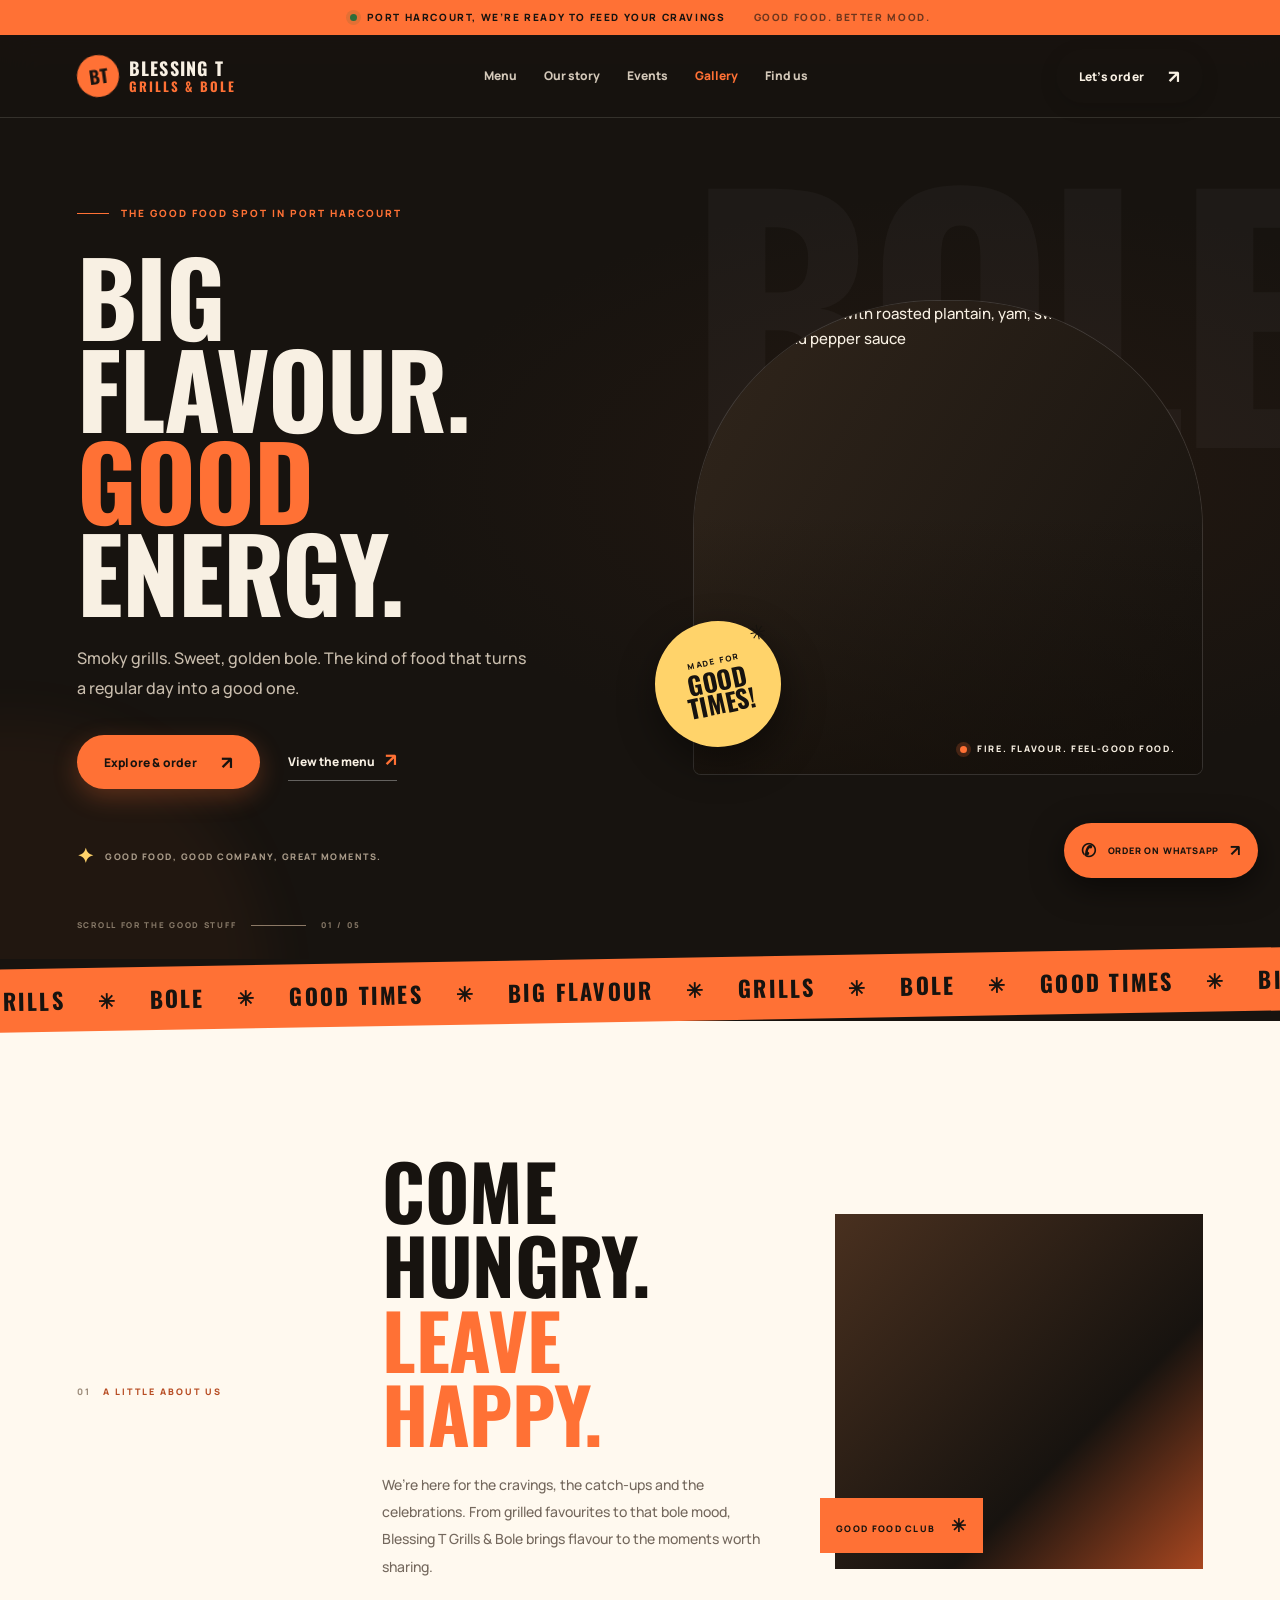
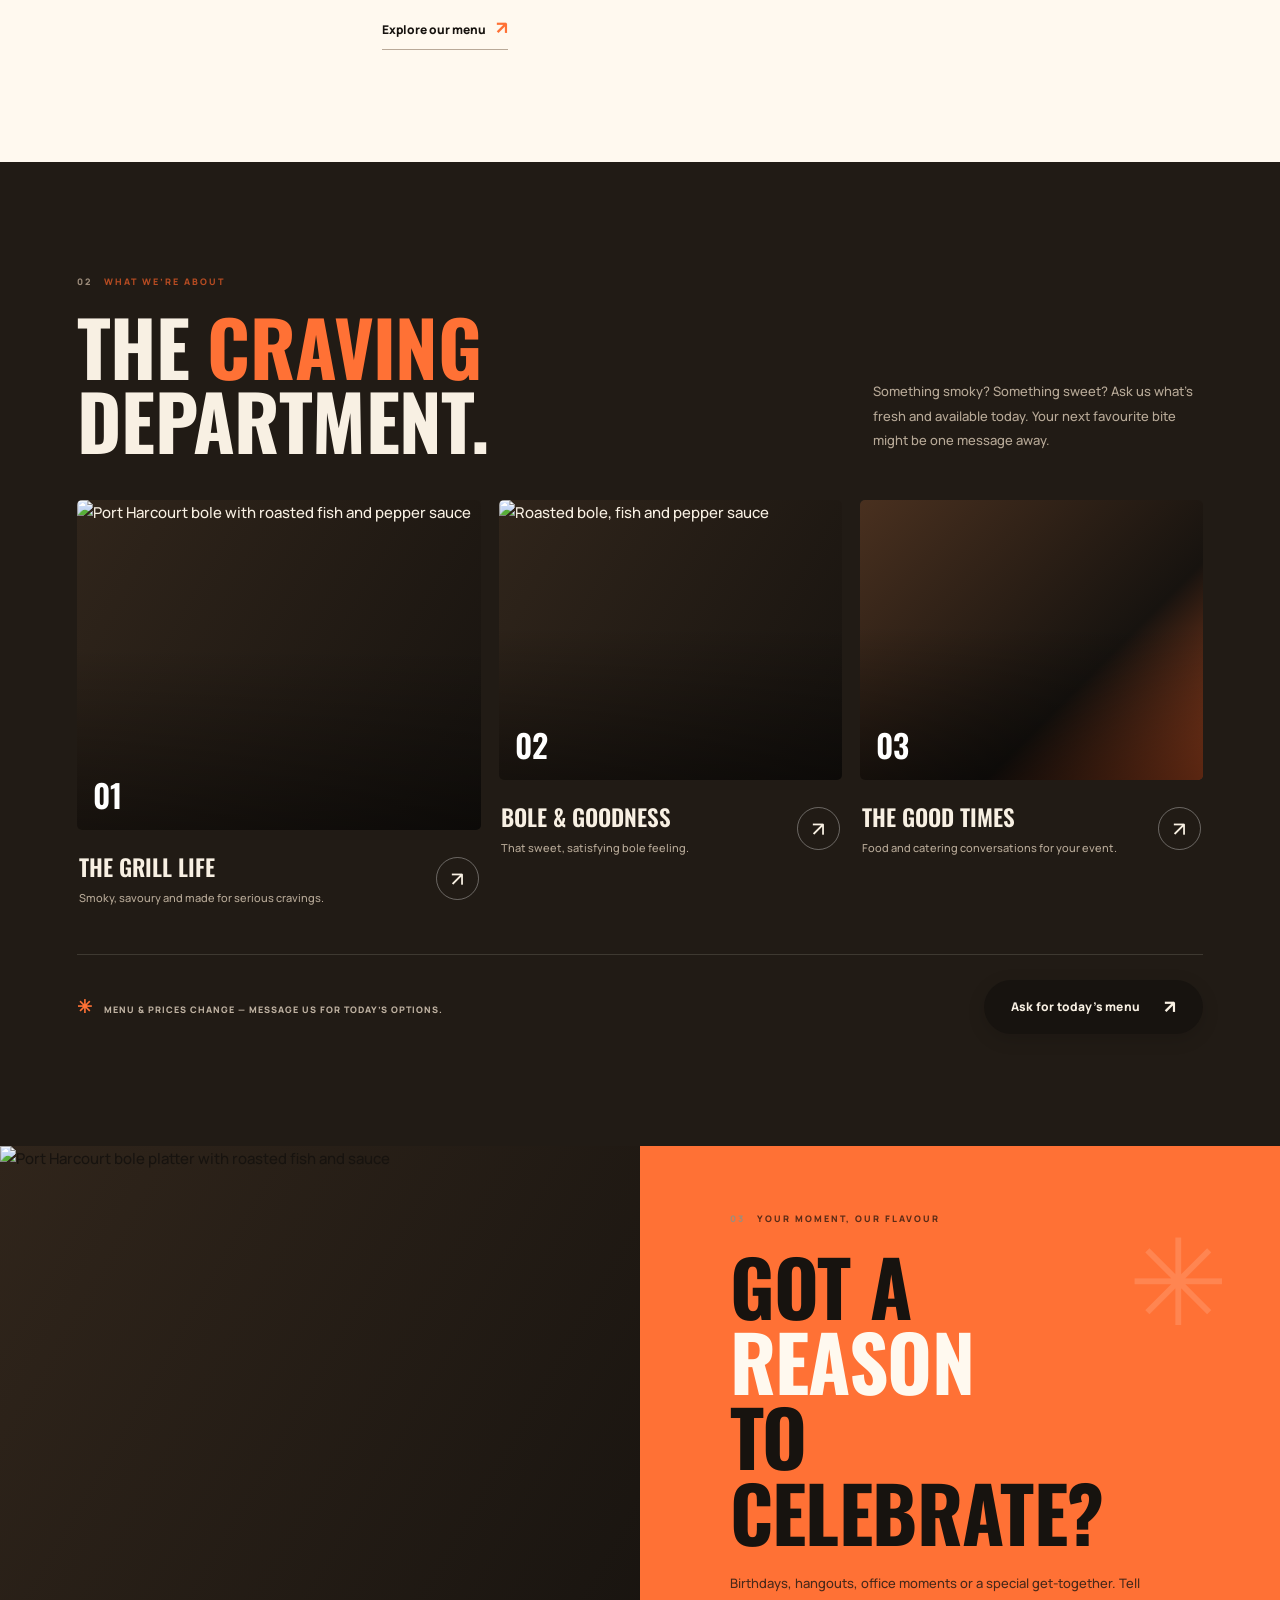
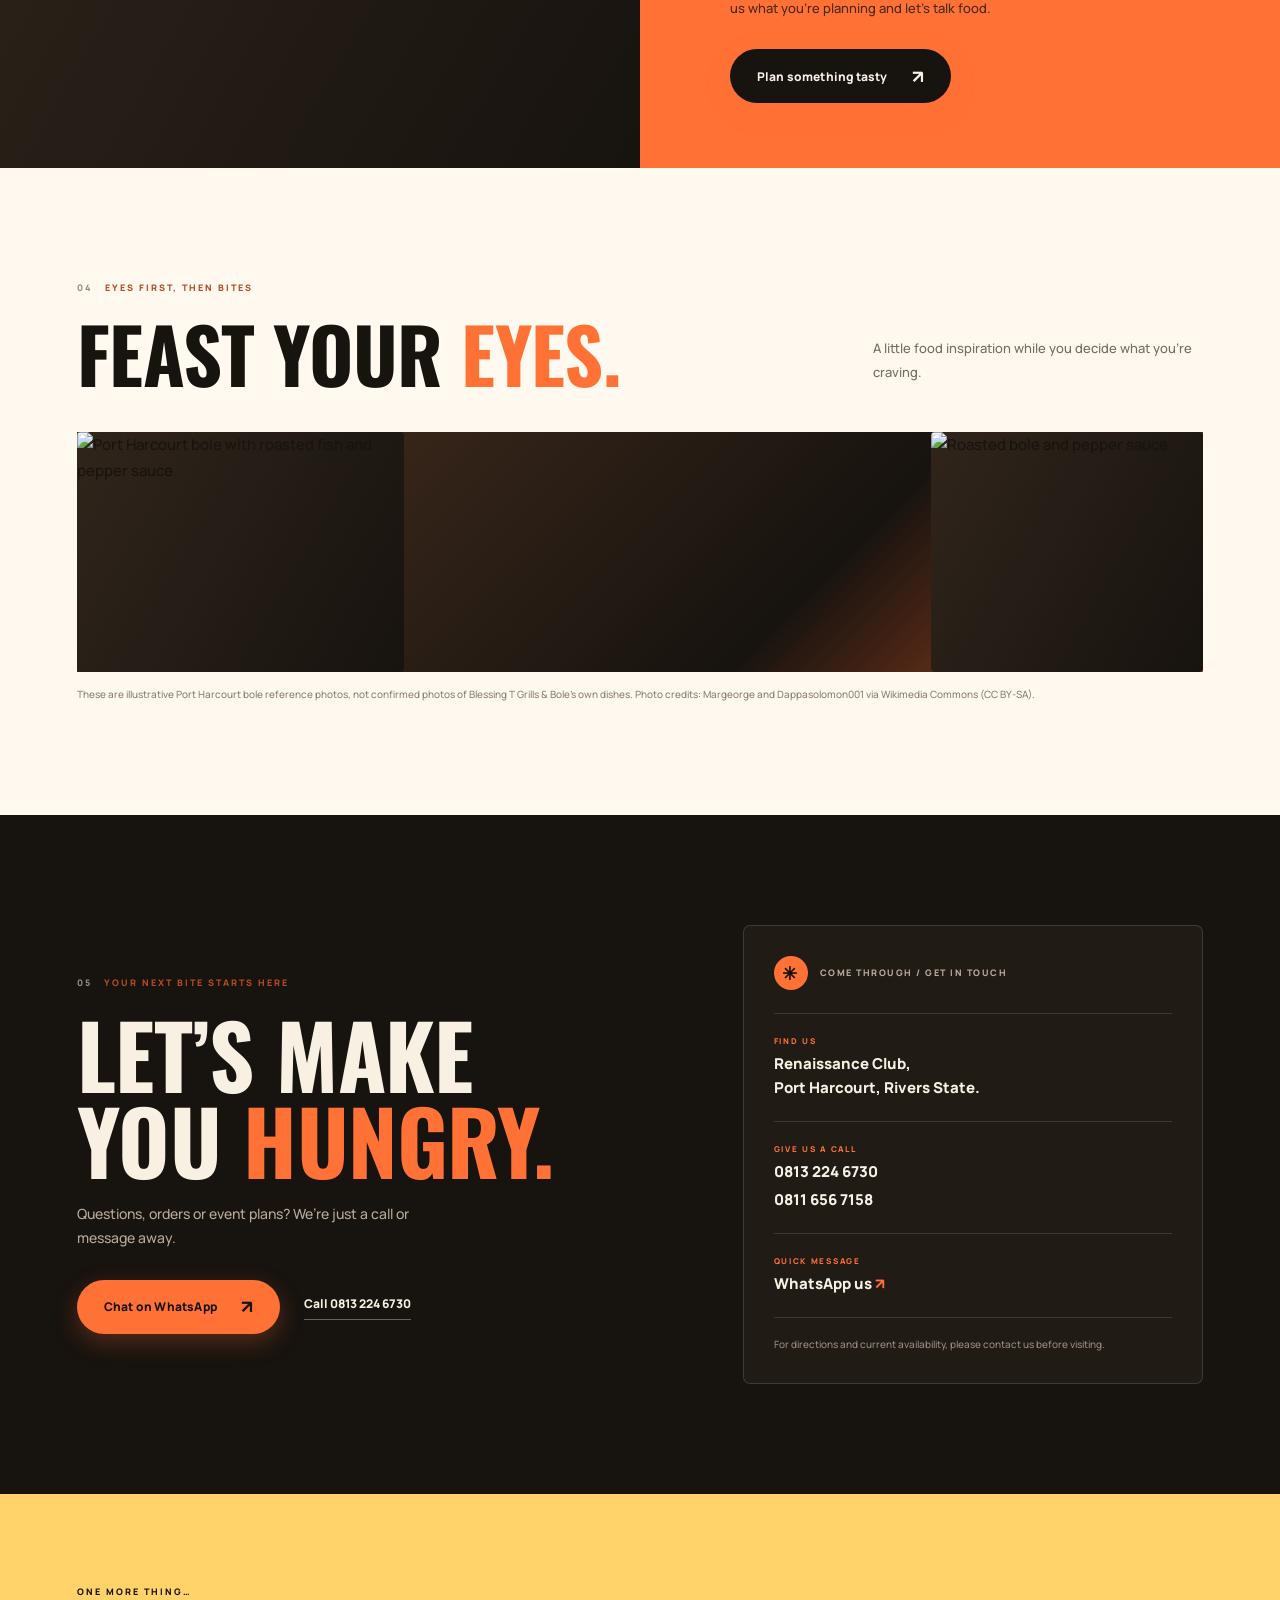
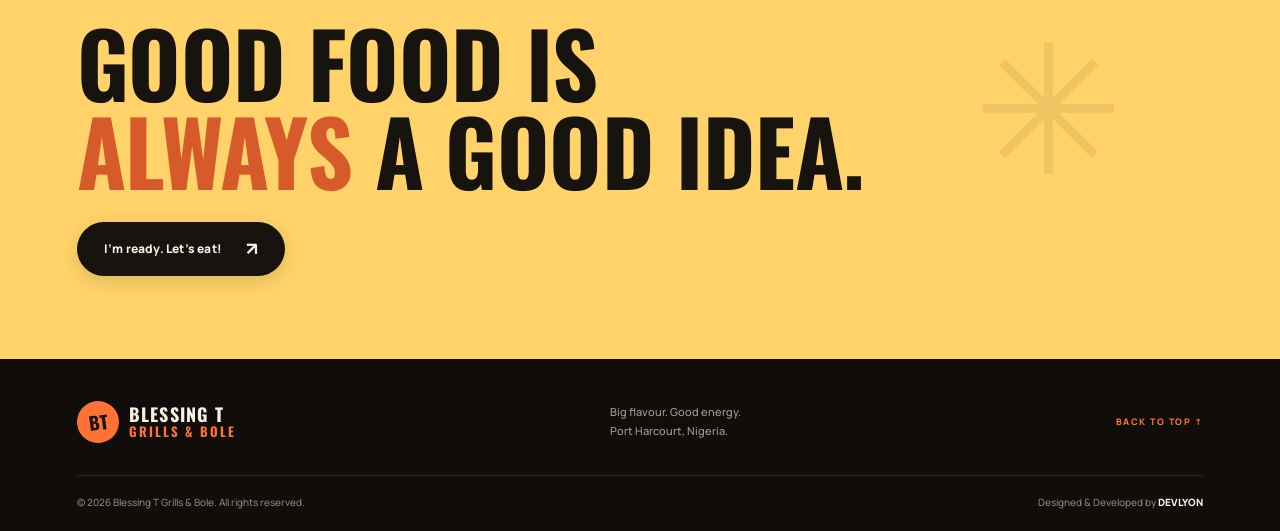
==== index.html @ e84ab325 "Remove remaining generic food photos from homepage" ====
<!doctype html>
<html lang="en">
<head>
  <meta charset="utf-8">
  <meta name="viewport" content="width=device-width, initial-scale=1">
  <meta name="theme-color" content="#17130f">
  <meta name="description" content="Bold grills, delicious bole and good food moments in Port Harcourt. Chat with Blessing T Grills & Bole to order or plan your event.">
  <title>Blessing T Grills & Bole — Big flavour. Good energy.</title>
  <link rel="preconnect" href="https://fonts.googleapis.com">
  <link rel="preconnect" href="https://fonts.gstatic.com" crossorigin>
  <link href="https://fonts.googleapis.com/css2?family=DM+Sans:wght@400;500;600;700;800&family=Manrope:wght@400;500;600;700;800&family=Oswald:wght@500;600;700&display=swap" rel="stylesheet">
  <link rel="stylesheet" href="style.css">
</head>
<body>
  <div class="announcement"><span class="live-dot"></span> PORT HARCOURT, WE’RE READY TO FEED YOUR CRAVINGS <span class="announce-tail">GOOD FOOD. BETTER MOOD.</span></div>
  <header class="site-header">
    <div class="nav wrap">
      <a class="brand" href="#home" aria-label="Blessing T Grills and Bole home"><span class="brand-mark">BT</span><span class="brand-copy">BLESSING T <b>GRILLS & BOLE</b></span></a>
      <button class="menu-toggle" aria-label="Open navigation" aria-expanded="false"><span></span><span></span></button>
      <nav class="links" aria-label="Main navigation">
        <a href="menu.html">Menu</a><a href="#story">Our story</a><a href="#events">Events</a><a href="#gallery">Gallery</a><a href="#contact">Find us</a>
      </nav>
      <a class="btn btn-small nav-cta" href="https://wa.me/2348132246730?text=Hello%20Blessing%20T%20Grills%20%26%20Bole%2C%20I%27d%20like%20to%20place%20an%20order.">Let’s order <span>↗</span></a>
    </div>
  </header>

  <main>
    <section class="hero" id="home">
      <div class="hero-glow"></div>
      <div class="wrap hero-layout">
        <div class="hero-copy reveal">
          <div class="eyebrow"><span class="eyebrow-line"></span> THE GOOD FOOD SPOT IN PORT HARCOURT</div>
          <h1>BIG FLAVOUR.<br><em>GOOD</em> ENERGY.</h1>
          <p class="hero-lede">Smoky grills. Sweet, golden bole. The kind of food that turns a regular day into a good one.</p>
          <div class="hero-actions"><a class="btn btn-primary" href="https://wa.me/2348132246730?text=Hello%20Blessing%20T%20Grills%20%26%20Bole%2C%20please%20share%20today%27s%20menu.">Explore & order <span>↗</span></a><a class="text-link" href="menu.html">View the menu <span>↗</span></a></div>
          <div class="hero-proof"><span class="proof-icon">✦</span><span>GOOD FOOD, GOOD COMPANY, GREAT MOMENTS.</span></div>
        </div>
        <div class="hero-visual reveal">
          <div class="hero-photo"><img decoding="async" src="https://commons.wikimedia.org/wiki/Special:FilePath/Port_Harcourt_Bole.jpg?width=1400" alt="Port Harcourt bole with roasted plantain, yam, sweet potatoes, roasted fish and pepper sauce" fetchpriority="high"></div>
          <div class="photo-sticker"><span>MADE FOR</span><strong>GOOD<br>TIMES!</strong><i>✳</i></div>
          <div class="photo-caption"><span class="caption-dot"></span> FIRE. FLAVOUR. FEEL-GOOD FOOD.</div>
        </div>
      </div>
      <div class="hero-bottom wrap"><span>SCROLL FOR THE GOOD STUFF</span><span class="scroll-line"></span><span>01 / 05</span></div>
    </section>

    <section class="ticker" aria-label="Our food"><div class="ticker-track"><span>GRILLS</span><i>✳</i><span>BOLE</span><i>✳</i><span>GOOD TIMES</span><i>✳</i><span>BIG FLAVOUR</span><i>✳</i><span>GRILLS</span><i>✳</i><span>BOLE</span><i>✳</i><span>GOOD TIMES</span><i>✳</i><span>BIG FLAVOUR</span><i>✳</i></div></section>

    <section class="section intro-section" id="story">
      <div class="wrap intro-grid">
        <div class="section-kicker reveal"><span>01</span> A LITTLE ABOUT US</div>
        <div class="intro-copy reveal"><h2>COME HUNGRY.<br><em>LEAVE HAPPY.</em></h2><p>We’re here for the cravings, the catch-ups and the celebrations. From grilled favourites to that bole mood, Blessing T Grills & Bole brings flavour to the moments worth sharing.</p><a class="under-link" href="menu.html">Explore our menu <span>↗</span></a></div>
        <div class="intro-image reveal"><img decoding="async" src="https://commons.wikimedia.org/wiki/Special:FilePath/Bole_Food_with_sauce_(roasted_plantain).jpg?width=1200" alt="Port Harcourt bole served with roasted fish and pepper sauce" loading="lazy"><span class="image-tag">GOOD FOOD CLUB <b>✳</b></span></div>
      </div>
    </section>

    <section class="section menu-section" id="menu">
      <div class="wrap">
        <div class="menu-heading reveal"><div><div class="section-kicker"><span>02</span> WHAT WE’RE ABOUT</div><h2>THE <em>CRAVING</em><br>DEPARTMENT.</h2></div><p>Something smoky? Something sweet? Ask us what’s fresh and available today. Your next favourite bite might be one message away.</p></div>
        <div class="food-grid">
          <article class="food-card food-card-large reveal"><div class="food-image"><img decoding="async" src="https://commons.wikimedia.org/wiki/Special:FilePath/Port_Harcourt_Bole.jpg?width=1400" alt="Port Harcourt bole with roasted fish and pepper sauce" loading="lazy"><span class="food-number">01</span></div><div class="food-info"><div><h3>THE GRILL LIFE</h3><p>Smoky, savoury and made for serious cravings.</p></div><a class="round-arrow" href="https://wa.me/2348132246730?text=Hello%2C%20what%20grilled%20food%20do%20you%20have%20available%20today%3F" aria-label="Ask about grilled food">↗</a></div></article>
          <article class="food-card reveal"><div class="food-image"><img decoding="async" src="https://commons.wikimedia.org/wiki/Special:FilePath/Port_Harcourt_Bole.jpg?width=1400" alt="Roasted bole, fish and pepper sauce" loading="lazy"><span class="food-number">02</span></div><div class="food-info"><div><h3>BOLE & GOODNESS</h3><p>That sweet, satisfying bole feeling.</p></div><a class="round-arrow" href="https://wa.me/2348132246730?text=Hello%2C%20please%20tell%20me%20about%20your%20bole%20options." aria-label="Ask about bole">↗</a></div></article>
          <article class="food-card reveal"><div class="food-image"><img decoding="async" src="https://commons.wikimedia.org/wiki/Special:FilePath/Bole_Food_with_sauce_(roasted_plantain).jpg?width=1200" alt="Roasted fish and bole with pepper sauce" loading="lazy"><span class="food-number">03</span></div><div class="food-info"><div><h3>THE GOOD TIMES</h3><p>Food and catering conversations for your event.</p></div><a class="round-arrow" href="#events" aria-label="Explore event catering">↗</a></div></article>
        </div>
        <div class="menu-foot reveal"><p><span>✳</span> MENU & PRICES CHANGE — MESSAGE US FOR TODAY’S OPTIONS.</p><a class="btn btn-dark" href="https://wa.me/2348132246730?text=Hello%2C%20please%20send%20me%20your%20current%20menu%20and%20prices.">Ask for today’s menu <span>↗</span></a></div>
      </div>
    </section>

    <section class="event-section" id="events">
      <div class="event-image"><img decoding="async" src="https://commons.wikimedia.org/wiki/Special:FilePath/Port_Harcourt_Bole.jpg?width=1400" alt="Port Harcourt bole platter with roasted fish and sauce" loading="lazy"></div>
      <div class="event-panel reveal"><div class="section-kicker"><span>03</span> YOUR MOMENT, OUR FLAVOUR</div><h2>GOT A<br><em>REASON</em><br>TO CELEBRATE?</h2><p>Birthdays, hangouts, office moments or a special get-together. Tell us what you’re planning and let’s talk food.</p><a class="btn btn-primary" href="https://wa.me/2348132246730?text=Hello%20Blessing%20T%20Grills%20%26%20Bole%2C%20I%27d%20like%20to%20enquire%20about%20food%20for%20an%20event.">Plan something tasty <span>↗</span></a><div class="event-spark">✳</div></div>
    </section>

    <section class="section gallery-section" id="gallery"><div class="wrap"><div class="gallery-heading reveal"><div><div class="section-kicker"><span>04</span> EYES FIRST, THEN BITES</div><h2>FEAST YOUR <em>EYES.</em></h2></div><p>A little food inspiration while you decide what you’re craving.</p></div><div class="gallery-grid reveal"><img decoding="async" src="https://commons.wikimedia.org/wiki/Special:FilePath/Port_Harcourt_Bole.jpg?width=1400" alt="Port Harcourt bole with roasted fish and pepper sauce" loading="lazy"><img decoding="async" src="https://commons.wikimedia.org/wiki/Special:FilePath/Bole_Food_with_sauce_(roasted_plantain).jpg?width=1200" alt="Roasted plantain and fish with pepper sauce" loading="lazy"><img decoding="async" src="https://commons.wikimedia.org/wiki/Special:FilePath/Bole_Food_with_sauce_(roasted_plantain).jpg?width=1200" alt="Port Harcourt bole food platter" loading="lazy"><img decoding="async" src="https://commons.wikimedia.org/wiki/Special:FilePath/Port_Harcourt_Bole.jpg?width=1400" alt="Roasted bole and pepper sauce" loading="lazy"></div><p class="gallery-note">These are illustrative Port Harcourt bole reference photos, not confirmed photos of Blessing T Grills & Bole’s own dishes. Photo credits: Margeorge and Dappasolomon001 via Wikimedia Commons (CC BY-SA).</p></div></section>

    <section class="contact-section" id="contact"><div class="wrap contact-grid"><div class="contact-copy reveal"><div class="section-kicker"><span>05</span> YOUR NEXT BITE STARTS HERE</div><h2>LET’S MAKE<br>YOU <em>HUNGRY.</em></h2><p>Questions, orders or event plans? We’re just a call or message away.</p><div class="contact-actions"><a class="btn btn-primary" href="https://wa.me/2348132246730?text=Hello%20Blessing%20T%20Grills%20%26%20Bole!">Chat on WhatsApp <span>↗</span></a><a class="phone-link" href="tel:+2348132246730">Call 0813 224 6730</a></div></div><div class="contact-card reveal"><div class="contact-card-top"><span class="contact-icon">✳</span><span>COME THROUGH / GET IN TOUCH</span></div><div class="contact-detail"><small>FIND US</small><strong>Renaissance Club,<br>Port Harcourt, Rivers State.</strong></div><div class="contact-detail"><small>GIVE US A CALL</small><a href="tel:+2348132246730">0813 224 6730</a><a href="tel:+2348116567158">0811 656 7158</a></div><div class="contact-detail"><small>QUICK MESSAGE</small><a href="https://wa.me/2348132246730">WhatsApp us <span>↗</span></a></div><p class="contact-small">For directions and current availability, please contact us before visiting.</p></div></div></section>

    <section class="last-call"><div class="wrap last-call-inner"><span>ONE MORE THING…</span><h2>GOOD FOOD IS<br><em>ALWAYS</em> A GOOD IDEA.</h2><a class="btn btn-light" href="https://wa.me/2348132246730?text=Hello%20Blessing%20T%20Grills%20%26%20Bole%2C%20I%27m%20ready%20to%20order!">I’m ready. Let’s eat! <span>↗</span></a><div class="last-star">✳</div></div></section>
  </main>

  <footer class="site-footer"><div class="wrap footer-main"><a class="brand footer-brand" href="#home"><span class="brand-mark">BT</span><span class="brand-copy">BLESSING T <b>GRILLS & BOLE</b></span></a><p>Big flavour. Good energy.<br>Port Harcourt, Nigeria.</p><a class="footer-top" href="#home">BACK TO TOP ↑</a></div><div class="wrap footer-bottom"><span>© <span id="year"></span> Blessing T Grills & Bole. All rights reserved.</span><span class="credit">Designed & Developed by <a href="https://devlyon.pages.dev/" target="_blank" rel="noopener">DEVLYON</a></span></div></footer>
  <a class="floating-order" href="https://wa.me/2348132246730?text=Hello%20Blessing%20T%20Grills%20%26%20Bole%2C%20I%27d%20like%20to%20order." aria-label="Order on WhatsApp"><span class="wa-icon">✆</span><span>ORDER ON WHATSAPP</span><b>↗</b></a>
  <script src="main.js"></script>
</body>
</html>
---- style.css ----
:root{--ink:#17130f;--ink-2:#211b15;--cream:#f8f0e3;--paper:#fff9ef;--muted:#b8aa98;--orange:#ff7135;--yellow:#ffd36a;--line:rgba(255,249,239,.13);--display:'Oswald',sans-serif;--body:'Manrope','DM Sans',sans-serif}*{box-sizing:border-box}html{scroll-behavior:smooth;scroll-padding-top:90px}body{margin:0;background:var(--ink);color:var(--cream);font:500 15px/1.7 var(--body);overflow-x:hidden}body,button,a{ -webkit-tap-highlight-color:transparent}a{color:inherit;text-decoration:none}img{display:block;max-width:100%}.wrap{width:min(1190px,88%);margin-inline:auto}::selection{background:var(--orange);color:var(--ink)}.announcement{min-height:35px;display:flex;align-items:center;justify-content:center;gap:10px;padding:7px 4%;background:var(--orange);color:var(--ink);font-size:10px;font-weight:900;letter-spacing:1.6px;text-align:center}.live-dot,.caption-dot{width:7px;height:7px;border-radius:50%;background:#2c6d39;box-shadow:0 0 0 4px #2c6d3922}.announce-tail{opacity:.62;margin-left:18px}.site-header{position:sticky;top:0;z-index:50;background:rgba(23,19,15,.88);backdrop-filter:blur(18px);border-bottom:1px solid var(--line)}.nav{height:82px;display:flex;align-items:center;justify-content:space-between;gap:24px}.brand{display:flex;align-items:center;gap:10px;flex-shrink:0}.brand-mark{width:42px;height:42px;display:grid;place-items:center;border-radius:50%;background:var(--orange);color:var(--ink);font:700 18px var(--display);transform:rotate(-8deg)}.brand-copy{font:700 18px/1.08 var(--display);letter-spacing:1.2px}.brand-copy b{display:block;color:var(--orange);font-size:13px;letter-spacing:2.1px}.links{display:flex;align-items:center;gap:27px}.links a{font-size:12px;font-weight:800;color:#d3c8b9;transition:color .2s}.links a:hover,.links a.active{color:var(--orange)}.btn{min-height:52px;display:inline-flex;align-items:center;justify-content:center;gap:24px;padding:0 23px;border:1px solid transparent;border-radius:5px;font:800 12px var(--body);letter-spacing:.2px;transition:transform .25s,box-shadow .25s,background .25s,color .25s}.btn span{font-size:18px;transition:transform .25s}.btn:hover{transform:translateY(-4px);box-shadow:0 12px 28px #0005}.btn:hover span{transform:translate(3px,-2px)}.btn-small{min-height:43px;padding-inline:18px}.btn-primary{background:var(--orange);color:var(--ink);box-shadow:0 7px 22px #ff713526}.btn-primary:hover{background:var(--yellow)}.btn-dark{background:var(--ink);color:var(--cream)}.btn-dark:hover{background:var(--orange);color:var(--ink)}.menu-toggle{display:none}.hero{position:relative;isolation:isolate;min-height:650px;padding:62px 0 27px;overflow:hidden;background:radial-gradient(ellipse at 76% 43%,#4d2b1838,transparent 42%),var(--ink)}.hero:before{content:'BOLE';position:absolute;z-index:-1;right:-30px;top:25px;color:#fff1e908;font:700 clamp(160px,25vw,370px)/1 var(--display);letter-spacing:-10px}.hero-glow{position:absolute;z-index:-1;width:520px;height:520px;border-radius:50%;background:#ff71350b;filter:blur(25px);left:-250px;bottom:-280px}.hero-layout{display:grid;grid-template-columns:1.02fr .98fr;align-items:center;gap:45px}.hero-copy{padding:25px 0 45px}.eyebrow,.section-kicker{display:flex;align-items:center;gap:12px;color:var(--orange);font-size:10px;font-weight:900;letter-spacing:2px}.eyebrow-line{width:32px;height:1px;background:var(--orange)}h1,h2,h3,p{margin-top:0}.hero h1{font:700 clamp(68px,8vw,112px)/.9 var(--display);letter-spacing:-1px;margin:27px 0 25px}.hero h1 em,h2 em{color:var(--orange);font-style:normal}.hero-lede{max-width:460px;color:#c9bdad;font-size:16px;line-height:1.9}.hero-actions{display:flex;align-items:center;gap:28px;margin-top:32px}.text-link,.under-link{font-size:12px;font-weight:800;border-bottom:1px solid #ffffff55;padding:0 0 6px}.text-link span,.under-link span{color:var(--orange);font-size:18px;margin-left:8px}.hero-proof{display:flex;align-items:center;gap:10px;margin-top:50px;color:#a99b89;font-size:9px;font-weight:800;letter-spacing:1.5px}.proof-icon{font-size:20px;color:var(--yellow)}.hero-visual{position:relative;padding:20px 0 44px 20px}.hero-photo{height:475px;overflow:hidden;border-radius:48% 48% 8px 8px;position:relative;border:1px solid #fff2}.hero-photo:after{content:'';position:absolute;inset:45% 0 0;background:linear-gradient(transparent,#120d08a8)}.hero-photo img{width:100%;height:100%;object-fit:cover;transition:transform 1s}.hero-visual:hover .hero-photo img{transform:scale(1.055)}.photo-sticker{position:absolute;z-index:2;left:-18px;bottom:72px;width:126px;height:126px;border-radius:50%;display:flex;flex-direction:column;justify-content:center;align-items:center;background:var(--yellow);color:var(--ink);transform:rotate(-12deg);box-shadow:0 15px 40px #0007}.photo-sticker span{font-size:8px;font-weight:900;letter-spacing:1.5px}.photo-sticker strong{font:700 25px/.92 var(--display);text-align:center}.photo-sticker i{position:absolute;right:5px;top:4px;font-style:normal;font-size:20px}.photo-caption{position:absolute;right:28px;bottom:62px;z-index:2;display:flex;align-items:center;gap:10px;font-size:9px;font-weight:900;letter-spacing:1.6px}.caption-dot{background:var(--orange);box-shadow:0 0 0 4px #ff713533}.hero-bottom{display:flex;align-items:center;gap:15px;color:#877968;font-size:8px;font-weight:800;letter-spacing:1.7px}.scroll-line{height:1px;width:55px;background:#8c7966}.ticker{overflow:hidden;background:var(--orange);color:var(--ink);padding:15px 0;transform:rotate(-1deg) scale(1.02)}.ticker-track{display:flex;align-items:center;justify-content:space-around;gap:32px;white-space:nowrap;font:700 22px var(--display);letter-spacing:2px}.ticker-track i{font-style:normal;font-size:20px}.section{padding:112px 0}.intro-section{background:var(--paper);color:var(--ink)}.intro-grid{display:grid;grid-template-columns:.7fr 1.1fr 1fr;gap:48px;align-items:center}.section-kicker{color:#b74c22;font-size:9px}.section-kicker span{color:#9d8d7c}.intro-copy h2,.menu-heading h2,.event-panel h2,.gallery-heading h2,.contact-copy h2,.last-call h2{font:700 clamp(48px,6vw,76px)/.98 var(--display);letter-spacing:-.6px;margin:20px 0}.intro-copy p{max-width:470px;color:#74685d;font-size:14px;line-height:1.95}.under-link{display:inline-block;margin-top:18px;border-color:#b9a998}.intro-image{position:relative}.intro-image img{height:355px;width:100%;object-fit:cover;border-radius:4px}.image-tag{position:absolute;bottom:16px;left:-15px;padding:12px 16px;background:var(--orange);color:var(--ink);font-size:9px;font-weight:900;letter-spacing:1.3px}.image-tag b{font-size:18px;margin-left:12px}.menu-section{background:var(--ink-2)}.menu-heading,.gallery-heading{display:flex;align-items:end;justify-content:space-between;gap:35px;margin-bottom:42px}.menu-heading h2,.gallery-heading h2{margin-bottom:0}.menu-heading>p,.gallery-heading>p{max-width:330px;margin-bottom:5px;color:var(--muted);font-size:13px;line-height:1.9}.food-grid{display:grid;grid-template-columns:1.18fr 1fr 1fr;gap:18px}.food-card{min-width:0}.food-image{height:280px;position:relative;overflow:hidden;border-radius:5px}.food-card-large .food-image{height:330px}.food-image:after{content:'';position:absolute;inset:45% 0 0;background:linear-gradient(transparent,#0007)}.food-image img{width:100%;height:100%;object-fit:cover;transition:transform .7s}.food-card:hover .food-image img{transform:scale(1.07)}.food-number{position:absolute;z-index:2;left:16px;bottom:12px;font:600 32px var(--display);color:#fff}.food-info{display:flex;align-items:center;justify-content:space-between;gap:12px;padding:20px 2px}.food-info h3{font:600 23px var(--display);margin:0 0 5px}.food-info p{font-size:11px;color:var(--muted);margin:0}.round-arrow{flex-shrink:0;width:43px;height:43px;border:1px solid #ffffff55;border-radius:50%;display:grid;place-items:center;font-size:20px;transition:all .25s}.round-arrow:hover{background:var(--orange);border-color:var(--orange);color:var(--ink);transform:rotate(45deg)}.menu-foot{display:flex;justify-content:space-between;align-items:center;gap:20px;margin-top:26px;padding-top:25px;border-top:1px solid var(--line)}.menu-foot p{margin:0;color:#c0b3a3;font-size:9px;font-weight:800;letter-spacing:1px}.menu-foot p span{color:var(--orange);font-size:18px;margin-right:8px}.event-section{min-height:520px;display:grid;grid-template-columns:1fr 1fr;background:var(--orange);color:var(--ink)}.event-image{min-height:520px;overflow:hidden}.event-image img{width:100%;height:100%;object-fit:cover}.event-panel{position:relative;align-self:center;padding:65px clamp(35px,7vw,105px);overflow:hidden}.event-panel .section-kicker{color:#5a2b17}.event-panel h2{font-size:clamp(55px,6vw,82px);margin:22px 0}.event-panel h2 em{color:var(--paper)}.event-panel p{max-width:420px;color:#482819;font-size:13px;line-height:1.9}.event-panel .btn{margin-top:16px}.event-panel .btn-primary{background:var(--ink);color:var(--cream)}.event-panel .btn-primary:hover{background:var(--paper);color:var(--ink)}.event-spark{position:absolute;right:8%;top:5%;font-size:120px;color:#ffffff24}.gallery-section{background:var(--paper);color:var(--ink)}.gallery-heading>p{color:#786b5f}.gallery-grid{display:grid;grid-template-columns:1.2fr .8fr 1fr 1fr;gap:12px}.gallery-grid img{width:100%;height:240px;object-fit:cover;border-radius:4px;transition:transform .35s,filter .35s}.gallery-grid img:hover{transform:translateY(-7px);filter:saturate(1.15)}.gallery-note{font-size:10px;color:#8c8074;margin:14px 0 0}.contact-section{padding:110px 0;background:var(--ink)}.contact-grid{display:grid;grid-template-columns:1fr .8fr;gap:90px;align-items:center}.contact-copy h2{font-size:clamp(55px,7vw,88px)}.contact-copy>p{max-width:390px;color:var(--muted);font-size:14px}.contact-actions{display:flex;align-items:center;gap:24px;margin-top:30px;flex-wrap:wrap}.phone-link{font-size:12px;font-weight:800;border-bottom:1px solid #ffffff55;padding-bottom:5px}.contact-card{padding:30px;background:#211b15;border:1px solid var(--line);border-radius:7px}.contact-card-top{display:flex;align-items:center;gap:12px;padding-bottom:23px;border-bottom:1px solid var(--line);font-size:9px;font-weight:900;letter-spacing:1.5px;color:var(--muted)}.contact-icon{width:34px;height:34px;border-radius:50%;display:grid;place-items:center;background:var(--orange);color:var(--ink);font-size:18px}.contact-detail{padding:20px 0;border-bottom:1px solid var(--line);display:flex;flex-direction:column;gap:4px}.contact-detail small{font-size:8px;letter-spacing:1.7px;color:var(--orange);font-weight:900}.contact-detail strong,.contact-detail>a{font-size:15px;font-weight:800;line-height:1.65}.contact-detail>a:hover{color:var(--orange)}.contact-detail>a span{color:var(--orange)}.contact-small{margin:18px 0 0;color:#998b7b;font-size:10px}.last-call{padding:83px 0;background:var(--yellow);color:var(--ink);overflow:hidden}.last-call-inner{position:relative}.last-call-inner>span{font-size:9px;letter-spacing:2px;font-weight:900}.last-call h2{font-size:clamp(55px,7vw,92px);margin:16px 0 28px}.last-call h2 em{color:#d75b2a}.btn-light{background:var(--ink);color:var(--cream)}.btn-light:hover{background:var(--orange);color:var(--ink)}.last-star{position:absolute;right:7%;top:-25px;font-size:180px;color:#17130f12;animation:spin 25s linear infinite}.site-footer{background:#100d0a;padding:42px 0 20px}.footer-main{display:flex;align-items:center;justify-content:space-between;gap:20px;padding-bottom:32px}.footer-main>p{margin:0;color:#a99a89;font-size:11px}.footer-top{font-size:9px;font-weight:900;letter-spacing:1.5px;color:var(--orange)}.footer-bottom{border-top:1px solid var(--line);padding-top:18px;display:flex;align-items:center;justify-content:space-between;gap:20px;color:#8e8173;font-size:10px}.credit a{font-weight:900;color:var(--cream);transition:color .2s}.credit a:hover{color:#258bff}.floating-order{position:fixed;z-index:40;right:22px;bottom:22px;display:flex;align-items:center;gap:11px;padding:12px 17px;background:var(--orange);color:var(--ink);border-radius:50px;box-shadow:0 9px 32px #0008;font-size:9px;font-weight:900;letter-spacing:.8px;transition:transform .2s,background .2s}.floating-order:hover{transform:translateY(-5px);background:var(--yellow)}.wa-icon{font-size:18px}.floating-order b{font-size:16px}.reveal{opacity:0;transform:translateY(22px);transition:opacity .7s ease,transform .7s ease}.reveal.is-visible{opacity:1;transform:none}@keyframes spin{to{transform:rotate(360deg)}}@media(prefers-reduced-motion:reduce){*,*:before,*:after{scroll-behavior:auto!important;animation-duration:.01ms!important;transition-duration:.01ms!important}.reveal{opacity:1;transform:none}}@media(max-width:980px){.links{gap:16px}.links a{font-size:11px}.hero-layout{gap:20px}.hero-photo{height:410px}.intro-grid{grid-template-columns:.6fr 1fr 1fr;gap:25px}.food-grid{gap:12px}.food-image{height:235px}.food-card-large .food-image{height:285px}.food-info h3{font-size:20px}.contact-grid{gap:45px}}@media(max-width:760px){.wrap{width:min(100% - 38px,600px)}.announcement{font-size:8px;letter-spacing:1px;min-height:31px}.announce-tail{display:none}.nav{height:70px}.brand-mark{width:37px;height:37px}.brand-copy{font-size:16px}.brand-copy b{font-size:11px}.nav-cta{display:none}.menu-toggle{display:flex;width:42px;height:42px;flex-direction:column;align-items:center;justify-content:center;gap:6px;border:1px solid var(--line);border-radius:50%;background:transparent}.menu-toggle span{height:2px;width:17px;background:var(--cream);transition:transform .2s}.menu-toggle[aria-expanded=true] span:first-child{transform:translateY(4px) rotate(45deg)}.menu-toggle[aria-expanded=true] span:last-child{transform:translateY(-4px) rotate(-45deg)}.links{display:none;position:absolute;top:70px;left:0;right:0;padding:20px 7% 26px;background:#17130f;flex-direction:column;align-items:flex-start;gap:0;border-bottom:1px solid var(--line)}.links.open{display:flex}.links a{width:100%;padding:13px 0;border-bottom:1px solid var(--line);font-size:13px}.hero{padding:38px 0 22px;min-height:auto}.hero-layout{grid-template-columns:1fr;gap:10px}.hero-copy{padding:15px 0 0}.hero h1{font-size:clamp(67px,16vw,96px);margin:22px 0}.hero-lede{font-size:14px;max-width:430px}.hero-proof{margin-top:28px}.hero-visual{padding:8px 0 38px 14px;margin:0 5px}.hero-photo{height:340px;border-radius:46% 46% 5px 5px}.photo-sticker{width:103px;height:103px;left:-12px;bottom:57px}.photo-sticker strong{font-size:21px}.photo-caption{right:8px;bottom:51px;font-size:7px}.hero-bottom{font-size:7px}.ticker{padding:12px 0}.ticker-track{font-size:17px;gap:22px}.section{padding:76px 0}.intro-grid{grid-template-columns:1fr;gap:18px}.intro-copy h2,.menu-heading h2,.gallery-heading h2{font-size:58px}.intro-copy p{font-size:13px}.intro-image{margin:14px 0 0 12px}.intro-image img{height:290px}.menu-heading,.gallery-heading{display:block;margin-bottom:28px}.menu-heading>p,.gallery-heading>p{margin-top:18px}.food-grid{grid-template-columns:1fr;gap:22px}.food-image,.food-card-large .food-image{height:280px}.food-info{padding:15px 2px}.food-info h3{font-size:23px}.menu-foot{align-items:flex-start;flex-direction:column}.menu-foot p{line-height:1.8}.event-section{grid-template-columns:1fr}.event-image{min-height:280px;height:280px}.event-panel{padding:54px 7% 62px}.event-panel h2{font-size:65px}.gallery-grid{grid-template-columns:1fr 1fr;gap:9px}.gallery-grid img{height:175px}.contact-section{padding:78px 0}.contact-grid{grid-template-columns:1fr;gap:40px}.contact-copy h2{font-size:65px}.contact-card{padding:23px}.last-call{padding:68px 0}.last-call h2{font-size:63px}.last-star{font-size:100px;right:0;top:5px}.footer-main{align-items:flex-start;flex-wrap:wrap}.footer-main>p{width:100%;order:3}.footer-bottom{align-items:flex-start;flex-direction:column;gap:8px}.floating-order{right:13px;bottom:13px;padding:11px 14px;font-size:8px}}@media(max-width:390px){.hero h1{font-size:61px}.hero-actions{gap:17px}.btn{padding-inline:16px;gap:14px}.text-link{font-size:11px}.intro-copy h2,.menu-heading h2,.gallery-heading h2{font-size:51px}.event-panel h2,.contact-copy h2,.last-call h2{font-size:56px}.floating-order{gap:7px}}
/* Dedicated menu page */
.menu-page-hero{padding:76px 0 55px;background:radial-gradient(ellipse at 80% 20%,#ff71351c,transparent 45%),var(--ink)}.menu-page-hero h1{font:700 clamp(64px,10vw,112px)/.92 var(--display);margin:22px 0}.menu-page-hero p{max-width:560px;color:var(--muted);line-height:1.9}.menu-page-intro{display:flex;justify-content:space-between;align-items:end;gap:25px;margin-bottom:30px}.menu-page-intro h2{font:700 clamp(38px,5vw,58px)/1 var(--display);margin:12px 0 0}.menu-page-intro p{max-width:380px;color:var(--muted);font-size:12px}.menu-page-grid{display:grid;grid-template-columns:repeat(3,1fr);gap:18px}.menu-page-card{background:#211b15;border:1px solid var(--line);border-radius:6px;overflow:hidden}.menu-page-card img{width:100%;height:220px;object-fit:cover}.menu-page-card-copy{padding:20px}.menu-page-card h3{font:600 25px var(--display);margin:0 0 8px}.menu-page-card p{color:var(--muted);font-size:12px;min-height:42px}.menu-page-card a{display:inline-flex;color:var(--orange);font-size:11px;font-weight:900;letter-spacing:.5px}.menu-notice{margin-top:28px;padding:22px;background:#2a2119;border-left:3px solid var(--orange);color:#d5c6b4;font-size:12px;line-height:1.8}.menu-page-cta{padding:65px 0;background:var(--orange);color:var(--ink)}.menu-page-cta h2{font:700 clamp(42px,6vw,70px)/.98 var(--display);margin:0 0 18px}.menu-page-cta p{max-width:480px;color:#4e2a19;font-size:13px}@media(max-width:760px){.menu-page-hero{padding:55px 0 35px}.menu-page-intro{display:block}.menu-page-intro p{margin-top:15px}.menu-page-grid{grid-template-columns:1fr}.menu-page-card img{height:230px}}

/* Premium pill controls and responsive hover states */
.btn,.nav-cta,.menu-page-card a{border-radius:999px}
.btn{padding-inline:26px;min-height:54px;box-shadow:0 5px 18px #0002;transition:transform .24s cubic-bezier(.2,.8,.2,1),box-shadow .24s,background .24s,color .24s,border-color .24s}
.btn:hover{transform:translateY(-3px) scale(1.025);box-shadow:0 13px 30px #0006}
.btn:active{transform:translateY(0) scale(.98)}
.btn-primary{box-shadow:0 8px 24px #ff713544}
.btn-primary:hover{background:var(--yellow);box-shadow:0 12px 30px #ffb94a55}
.btn-dark:hover,.btn-light:hover{box-shadow:0 12px 28px #ff713533}
.nav-cta{padding-inline:22px}
.round-arrow{transition:transform .28s,background .28s,border-color .28s,box-shadow .28s}
.round-arrow:hover{transform:rotate(45deg) scale(1.1);box-shadow:0 8px 22px #ff713544}
.menu-page-card a{padding:10px 16px;border:1px solid #ff713566;transition:all .22s}
.menu-page-card a:hover{background:var(--orange);color:var(--ink);transform:translateY(-2px)}
.text-link,.under-link,.phone-link{transition:color .2s,border-color .2s}
.text-link:hover,.under-link:hover,.phone-link:hover{color:var(--orange);border-color:var(--orange)}
.floating-order{transition:transform .22s,background .22s,box-shadow .22s}
.floating-order:hover{transform:translateY(-5px) scale(1.035);box-shadow:0 14px 34px #0009}
a:focus-visible,button:focus-visible{outline:3px solid var(--yellow);outline-offset:4px}
.hero-photo img,.food-image img,.intro-image img,.event-image img,.gallery-grid img,.menu-page-card img{background:linear-gradient(120deg,#30251b,#17130f)}
@media(max-width:760px){.btn{min-height:50px;padding-inline:22px}.floating-order{border:1px solid #ffffff40}}
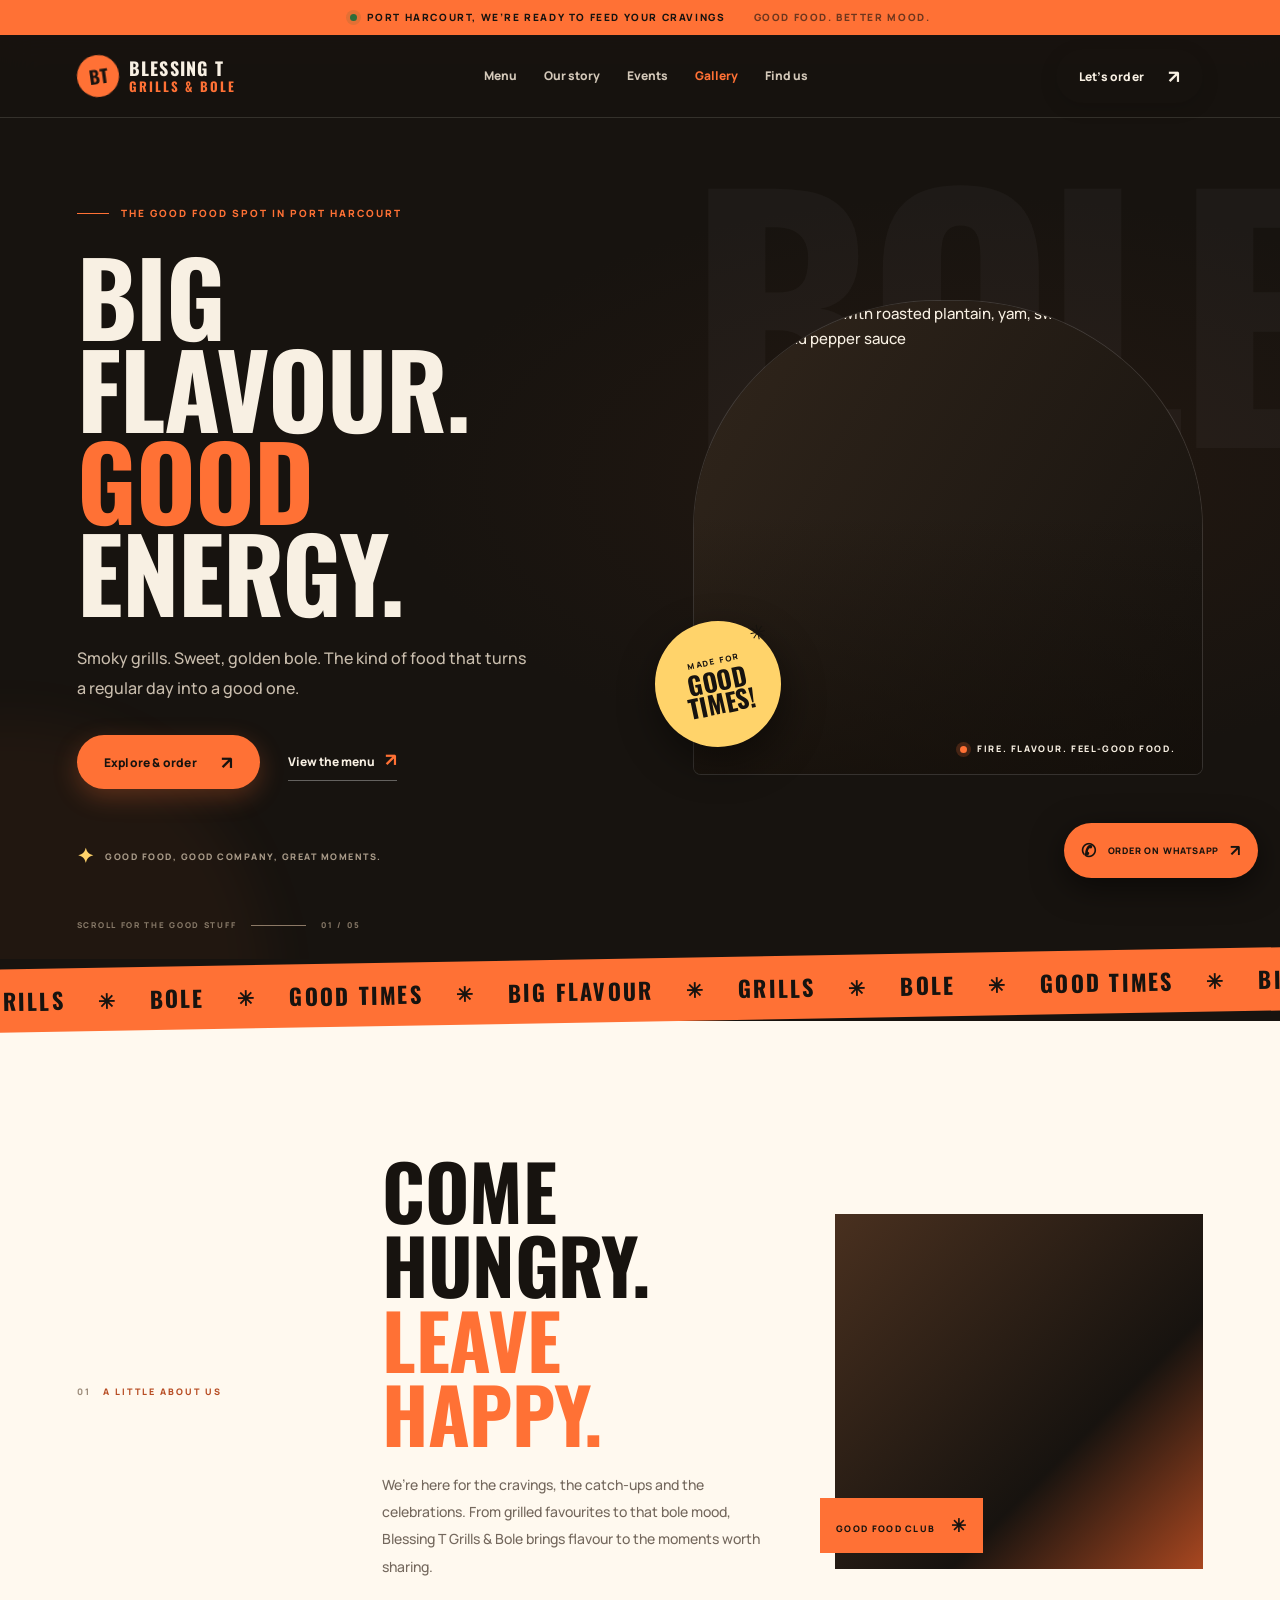
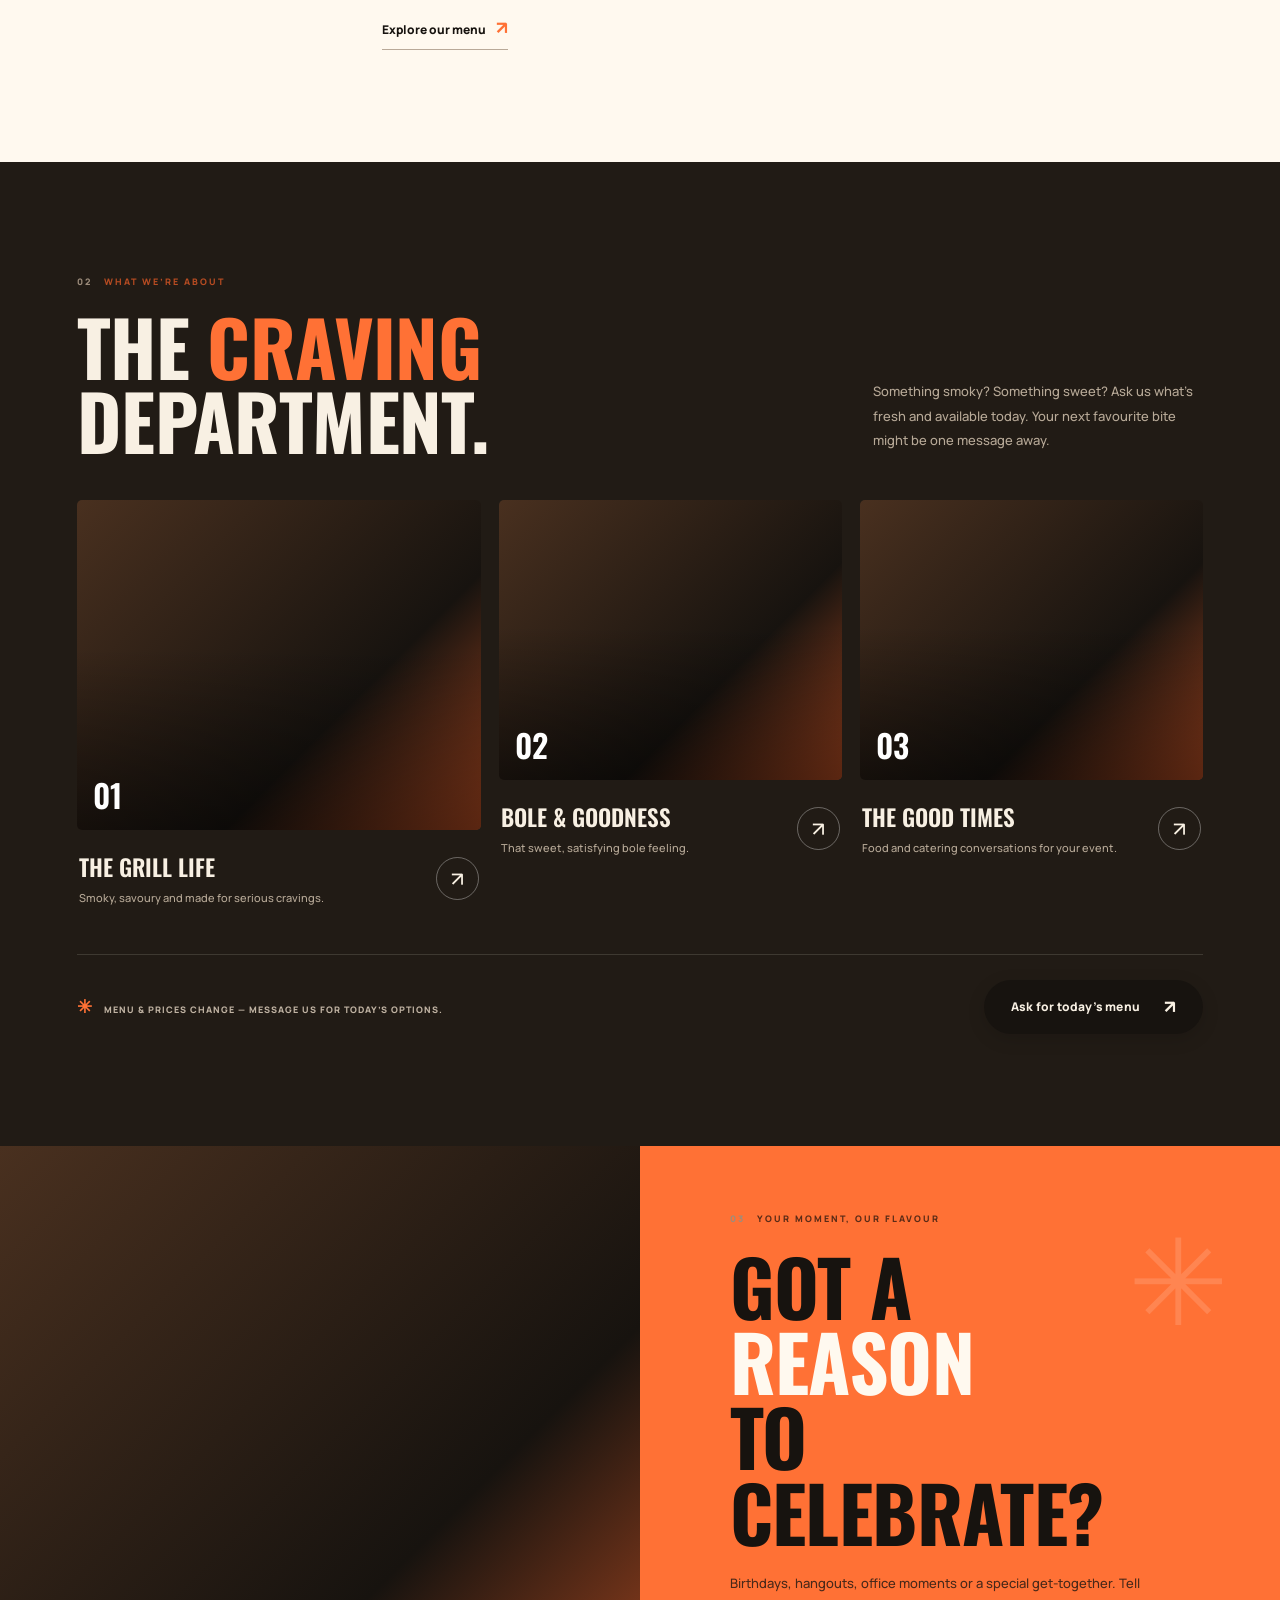
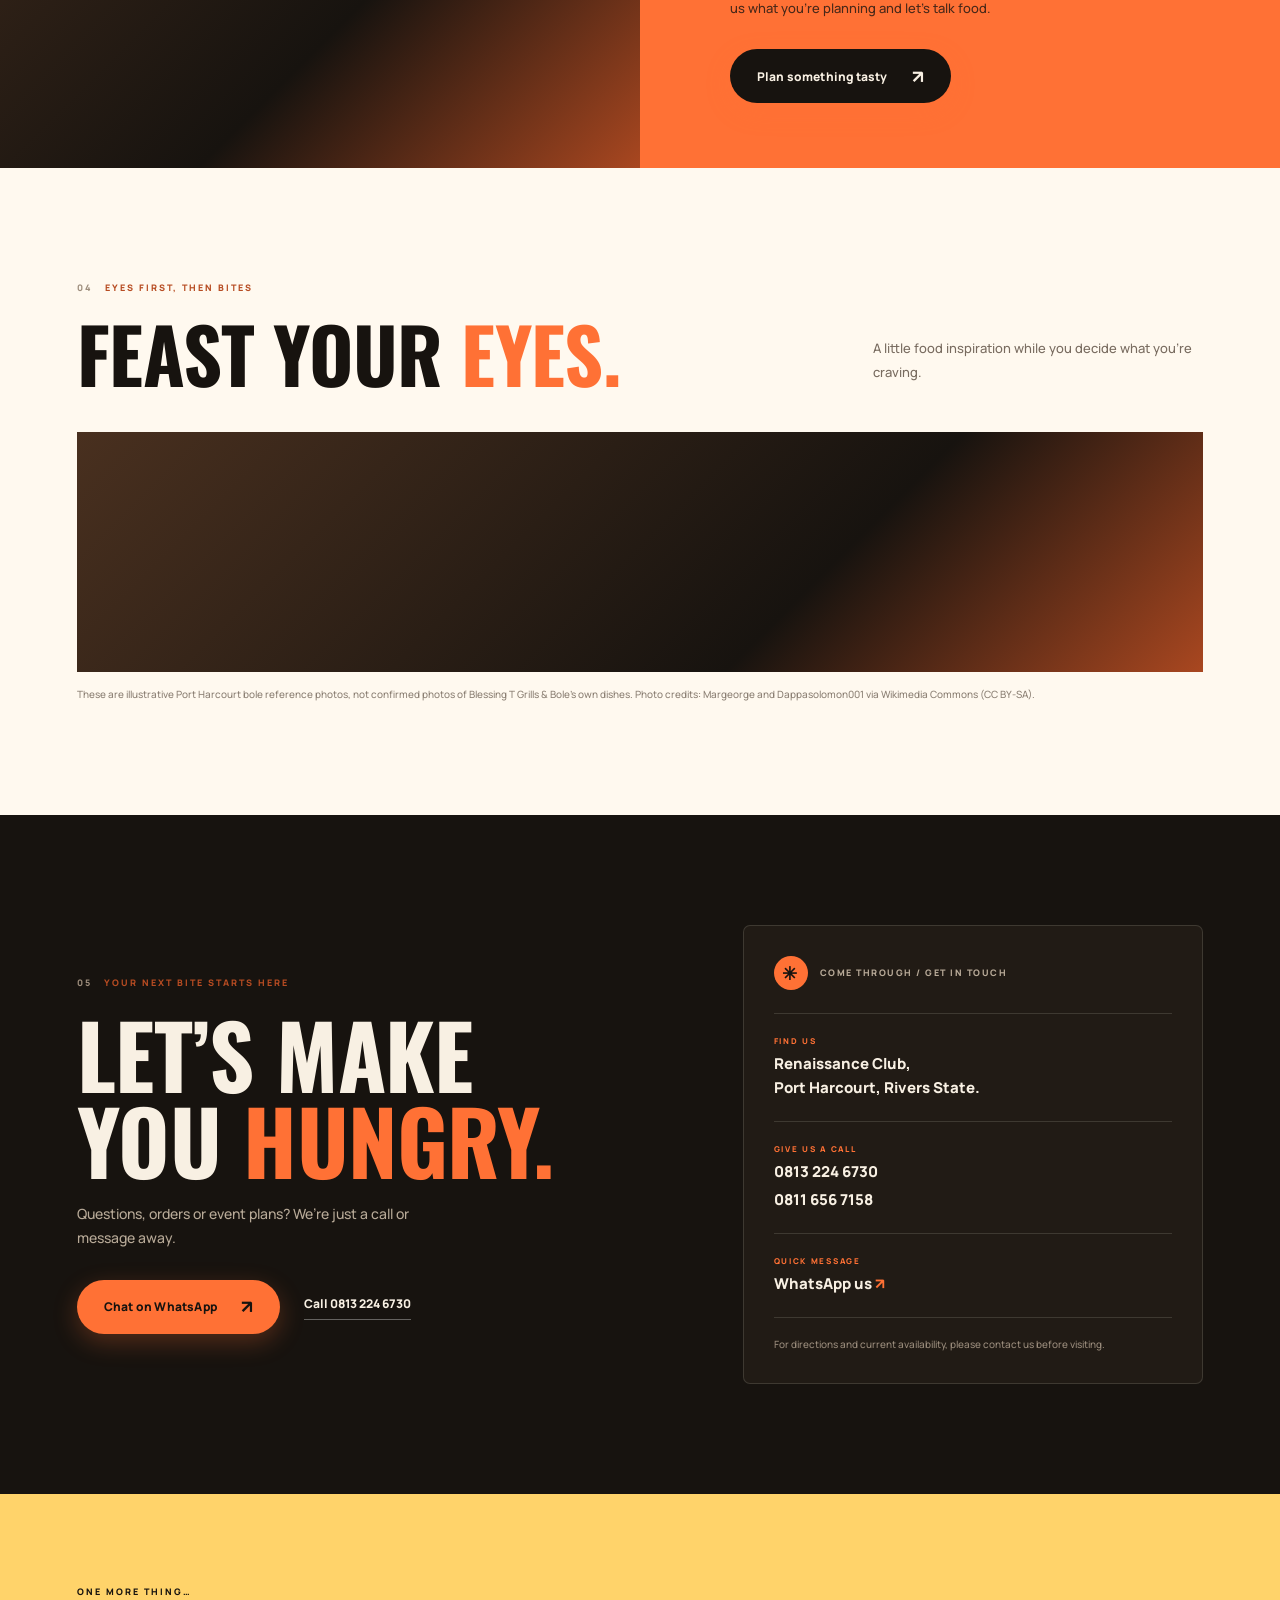
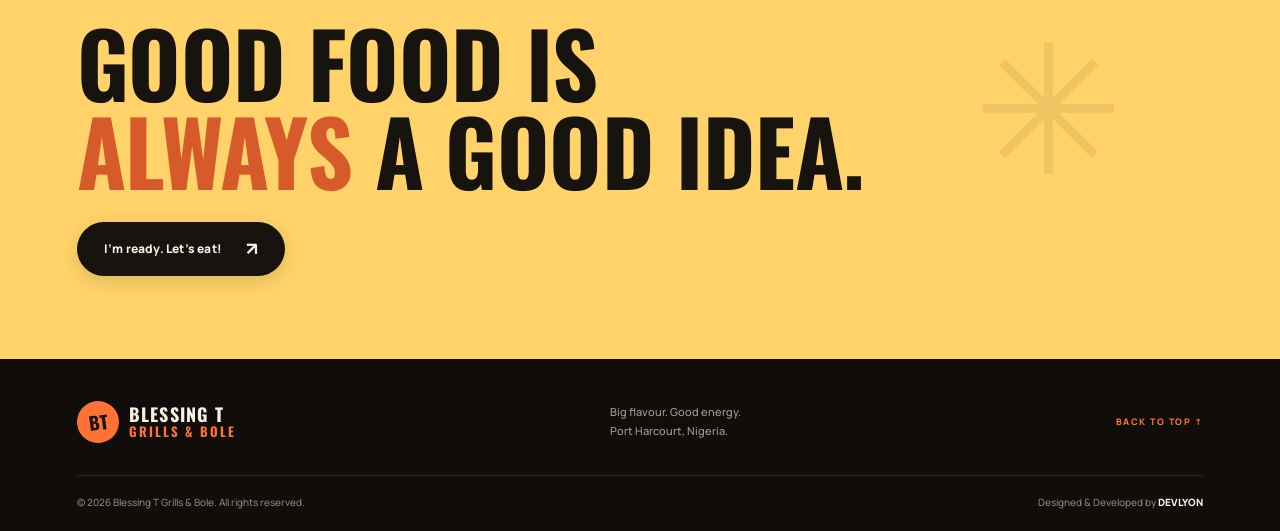
==== commit 6b739f37: "Use distinct authentic bole photos throughout homepage" ====
--- a/index.html
+++ b/index.html
@@ -36,7 +36,7 @@
           <div class="hero-proof"><span class="proof-icon">✦</span><span>GOOD FOOD, GOOD COMPANY, GREAT MOMENTS.</span></div>
         </div>
         <div class="hero-visual reveal">
-          <div class="hero-photo"><img decoding="async" src="https://commons.wikimedia.org/wiki/Special:FilePath/Port_Harcourt_Bole.jpg?width=1400" alt="Port Harcourt bole with roasted plantain, yam, sweet potatoes, roasted fish and pepper sauce" fetchpriority="high"></div>
+          <div class="hero-photo"><img decoding="async" src="https://commons.wikimedia.org/wiki/Special:FilePath/Bole_and_sauce_(2).jpg?width=1000" alt="Port Harcourt bole with roasted plantain, yam, sweet potatoes, roasted fish and pepper sauce" fetchpriority="high"></div>
           <div class="photo-sticker"><span>MADE FOR</span><strong>GOOD<br>TIMES!</strong><i>✳</i></div>
           <div class="photo-caption"><span class="caption-dot"></span> FIRE. FLAVOUR. FEEL-GOOD FOOD.</div>
         </div>
@@ -50,7 +50,7 @@
       <div class="wrap intro-grid">
         <div class="section-kicker reveal"><span>01</span> A LITTLE ABOUT US</div>
         <div class="intro-copy reveal"><h2>COME HUNGRY.<br><em>LEAVE HAPPY.</em></h2><p>We’re here for the cravings, the catch-ups and the celebrations. From grilled favourites to that bole mood, Blessing T Grills & Bole brings flavour to the moments worth sharing.</p><a class="under-link" href="menu.html">Explore our menu <span>↗</span></a></div>
-        <div class="intro-image reveal"><img decoding="async" src="https://commons.wikimedia.org/wiki/Special:FilePath/Bole_Food_with_sauce_(roasted_plantain).jpg?width=1200" alt="Port Harcourt bole served with roasted fish and pepper sauce" loading="lazy"><span class="image-tag">GOOD FOOD CLUB <b>✳</b></span></div>
+        <div class="intro-image reveal"><img decoding="async" src="https://commons.wikimedia.org/wiki/Special:FilePath/Port_Harcourt_Bole_and_Fish_1.jpg?width=1000" alt="Port Harcourt bole served with roasted fish and pepper sauce" loading="lazy"><span class="image-tag">GOOD FOOD CLUB <b>✳</b></span></div>
       </div>
     </section>
 
@@ -58,20 +58,20 @@
       <div class="wrap">
         <div class="menu-heading reveal"><div><div class="section-kicker"><span>02</span> WHAT WE’RE ABOUT</div><h2>THE <em>CRAVING</em><br>DEPARTMENT.</h2></div><p>Something smoky? Something sweet? Ask us what’s fresh and available today. Your next favourite bite might be one message away.</p></div>
         <div class="food-grid">
-          <article class="food-card food-card-large reveal"><div class="food-image"><img decoding="async" src="https://commons.wikimedia.org/wiki/Special:FilePath/Port_Harcourt_Bole.jpg?width=1400" alt="Port Harcourt bole with roasted fish and pepper sauce" loading="lazy"><span class="food-number">01</span></div><div class="food-info"><div><h3>THE GRILL LIFE</h3><p>Smoky, savoury and made for serious cravings.</p></div><a class="round-arrow" href="https://wa.me/2348132246730?text=Hello%2C%20what%20grilled%20food%20do%20you%20have%20available%20today%3F" aria-label="Ask about grilled food">↗</a></div></article>
-          <article class="food-card reveal"><div class="food-image"><img decoding="async" src="https://commons.wikimedia.org/wiki/Special:FilePath/Port_Harcourt_Bole.jpg?width=1400" alt="Roasted bole, fish and pepper sauce" loading="lazy"><span class="food-number">02</span></div><div class="food-info"><div><h3>BOLE & GOODNESS</h3><p>That sweet, satisfying bole feeling.</p></div><a class="round-arrow" href="https://wa.me/2348132246730?text=Hello%2C%20please%20tell%20me%20about%20your%20bole%20options." aria-label="Ask about bole">↗</a></div></article>
-          <article class="food-card reveal"><div class="food-image"><img decoding="async" src="https://commons.wikimedia.org/wiki/Special:FilePath/Bole_Food_with_sauce_(roasted_plantain).jpg?width=1200" alt="Roasted fish and bole with pepper sauce" loading="lazy"><span class="food-number">03</span></div><div class="food-info"><div><h3>THE GOOD TIMES</h3><p>Food and catering conversations for your event.</p></div><a class="round-arrow" href="#events" aria-label="Explore event catering">↗</a></div></article>
+          <article class="food-card food-card-large reveal"><div class="food-image"><img decoding="async" src="https://commons.wikimedia.org/wiki/Special:FilePath/Port_Harcourt_Bole_and_Potato.jpg?width=1000" alt="Port Harcourt bole with roasted fish and pepper sauce" loading="lazy"><span class="food-number">01</span></div><div class="food-info"><div><h3>THE GRILL LIFE</h3><p>Smoky, savoury and made for serious cravings.</p></div><a class="round-arrow" href="https://wa.me/2348132246730?text=Hello%2C%20what%20grilled%20food%20do%20you%20have%20available%20today%3F" aria-label="Ask about grilled food">↗</a></div></article>
+          <article class="food-card reveal"><div class="food-image"><img decoding="async" src="https://commons.wikimedia.org/wiki/Special:FilePath/Port_Harcourt_Bole_Fish_on_fire_to_get_warm.jpg?width=1000" alt="Roasted bole, fish and pepper sauce" loading="lazy"><span class="food-number">02</span></div><div class="food-info"><div><h3>BOLE & GOODNESS</h3><p>That sweet, satisfying bole feeling.</p></div><a class="round-arrow" href="https://wa.me/2348132246730?text=Hello%2C%20please%20tell%20me%20about%20your%20bole%20options." aria-label="Ask about bole">↗</a></div></article>
+          <article class="food-card reveal"><div class="food-image"><img decoding="async" src="https://commons.wikimedia.org/wiki/Special:FilePath/The_power_of_Boli_yam_and_fish!.jpg?width=1000" alt="Roasted fish and bole with pepper sauce" loading="lazy"><span class="food-number">03</span></div><div class="food-info"><div><h3>THE GOOD TIMES</h3><p>Food and catering conversations for your event.</p></div><a class="round-arrow" href="#events" aria-label="Explore event catering">↗</a></div></article>
         </div>
         <div class="menu-foot reveal"><p><span>✳</span> MENU & PRICES CHANGE — MESSAGE US FOR TODAY’S OPTIONS.</p><a class="btn btn-dark" href="https://wa.me/2348132246730?text=Hello%2C%20please%20send%20me%20your%20current%20menu%20and%20prices.">Ask for today’s menu <span>↗</span></a></div>
       </div>
     </section>
 
     <section class="event-section" id="events">
-      <div class="event-image"><img decoding="async" src="https://commons.wikimedia.org/wiki/Special:FilePath/Port_Harcourt_Bole.jpg?width=1400" alt="Port Harcourt bole platter with roasted fish and sauce" loading="lazy"></div>
+      <div class="event-image"><img decoding="async" src="https://commons.wikimedia.org/wiki/Special:FilePath/Bole_Food_with_sauce_(roasted_plantain).jpg?width=1000" alt="Port Harcourt bole platter with roasted fish and sauce" loading="lazy"></div>
       <div class="event-panel reveal"><div class="section-kicker"><span>03</span> YOUR MOMENT, OUR FLAVOUR</div><h2>GOT A<br><em>REASON</em><br>TO CELEBRATE?</h2><p>Birthdays, hangouts, office moments or a special get-together. Tell us what you’re planning and let’s talk food.</p><a class="btn btn-primary" href="https://wa.me/2348132246730?text=Hello%20Blessing%20T%20Grills%20%26%20Bole%2C%20I%27d%20like%20to%20enquire%20about%20food%20for%20an%20event.">Plan something tasty <span>↗</span></a><div class="event-spark">✳</div></div>
     </section>
 
-    <section class="section gallery-section" id="gallery"><div class="wrap"><div class="gallery-heading reveal"><div><div class="section-kicker"><span>04</span> EYES FIRST, THEN BITES</div><h2>FEAST YOUR <em>EYES.</em></h2></div><p>A little food inspiration while you decide what you’re craving.</p></div><div class="gallery-grid reveal"><img decoding="async" src="https://commons.wikimedia.org/wiki/Special:FilePath/Port_Harcourt_Bole.jpg?width=1400" alt="Port Harcourt bole with roasted fish and pepper sauce" loading="lazy"><img decoding="async" src="https://commons.wikimedia.org/wiki/Special:FilePath/Bole_Food_with_sauce_(roasted_plantain).jpg?width=1200" alt="Roasted plantain and fish with pepper sauce" loading="lazy"><img decoding="async" src="https://commons.wikimedia.org/wiki/Special:FilePath/Bole_Food_with_sauce_(roasted_plantain).jpg?width=1200" alt="Port Harcourt bole food platter" loading="lazy"><img decoding="async" src="https://commons.wikimedia.org/wiki/Special:FilePath/Port_Harcourt_Bole.jpg?width=1400" alt="Roasted bole and pepper sauce" loading="lazy"></div><p class="gallery-note">These are illustrative Port Harcourt bole reference photos, not confirmed photos of Blessing T Grills & Bole’s own dishes. Photo credits: Margeorge and Dappasolomon001 via Wikimedia Commons (CC BY-SA).</p></div></section>
+    <section class="section gallery-section" id="gallery"><div class="wrap"><div class="gallery-heading reveal"><div><div class="section-kicker"><span>04</span> EYES FIRST, THEN BITES</div><h2>FEAST YOUR <em>EYES.</em></h2></div><p>A little food inspiration while you decide what you’re craving.</p></div><div class="gallery-grid reveal"><img decoding="async" src="https://commons.wikimedia.org/wiki/Special:FilePath/Port_Harcourt_Bole.jpg?width=1000" alt="Port Harcourt bole with roasted fish and pepper sauce" loading="lazy"><img decoding="async" src="https://commons.wikimedia.org/wiki/Special:FilePath/Roasted_Plantain(Boli)_with_peppered_stew_and_fried_fish.png?width=1000" alt="Roasted plantain and fish with pepper sauce" loading="lazy"><img decoding="async" src="https://commons.wikimedia.org/wiki/Special:FilePath/Boli_or_roast_plantain_seller_2.jpg?width=1000" alt="Port Harcourt bole food platter" loading="lazy"><img decoding="async" src="https://commons.wikimedia.org/wiki/Special:FilePath/Port_Harcourt_Bole.jpg?width=1400" alt="Roasted bole and pepper sauce" loading="lazy"></div><p class="gallery-note">These are illustrative Port Harcourt bole reference photos, not confirmed photos of Blessing T Grills & Bole’s own dishes. Photo credits: Margeorge and Dappasolomon001 via Wikimedia Commons (CC BY-SA).</p></div></section>
 
     <section class="contact-section" id="contact"><div class="wrap contact-grid"><div class="contact-copy reveal"><div class="section-kicker"><span>05</span> YOUR NEXT BITE STARTS HERE</div><h2>LET’S MAKE<br>YOU <em>HUNGRY.</em></h2><p>Questions, orders or event plans? We’re just a call or message away.</p><div class="contact-actions"><a class="btn btn-primary" href="https://wa.me/2348132246730?text=Hello%20Blessing%20T%20Grills%20%26%20Bole!">Chat on WhatsApp <span>↗</span></a><a class="phone-link" href="tel:+2348132246730">Call 0813 224 6730</a></div></div><div class="contact-card reveal"><div class="contact-card-top"><span class="contact-icon">✳</span><span>COME THROUGH / GET IN TOUCH</span></div><div class="contact-detail"><small>FIND US</small><strong>Renaissance Club,<br>Port Harcourt, Rivers State.</strong></div><div class="contact-detail"><small>GIVE US A CALL</small><a href="tel:+2348132246730">0813 224 6730</a><a href="tel:+2348116567158">0811 656 7158</a></div><div class="contact-detail"><small>QUICK MESSAGE</small><a href="https://wa.me/2348132246730">WhatsApp us <span>↗</span></a></div><p class="contact-small">For directions and current availability, please contact us before visiting.</p></div></div></section>
 
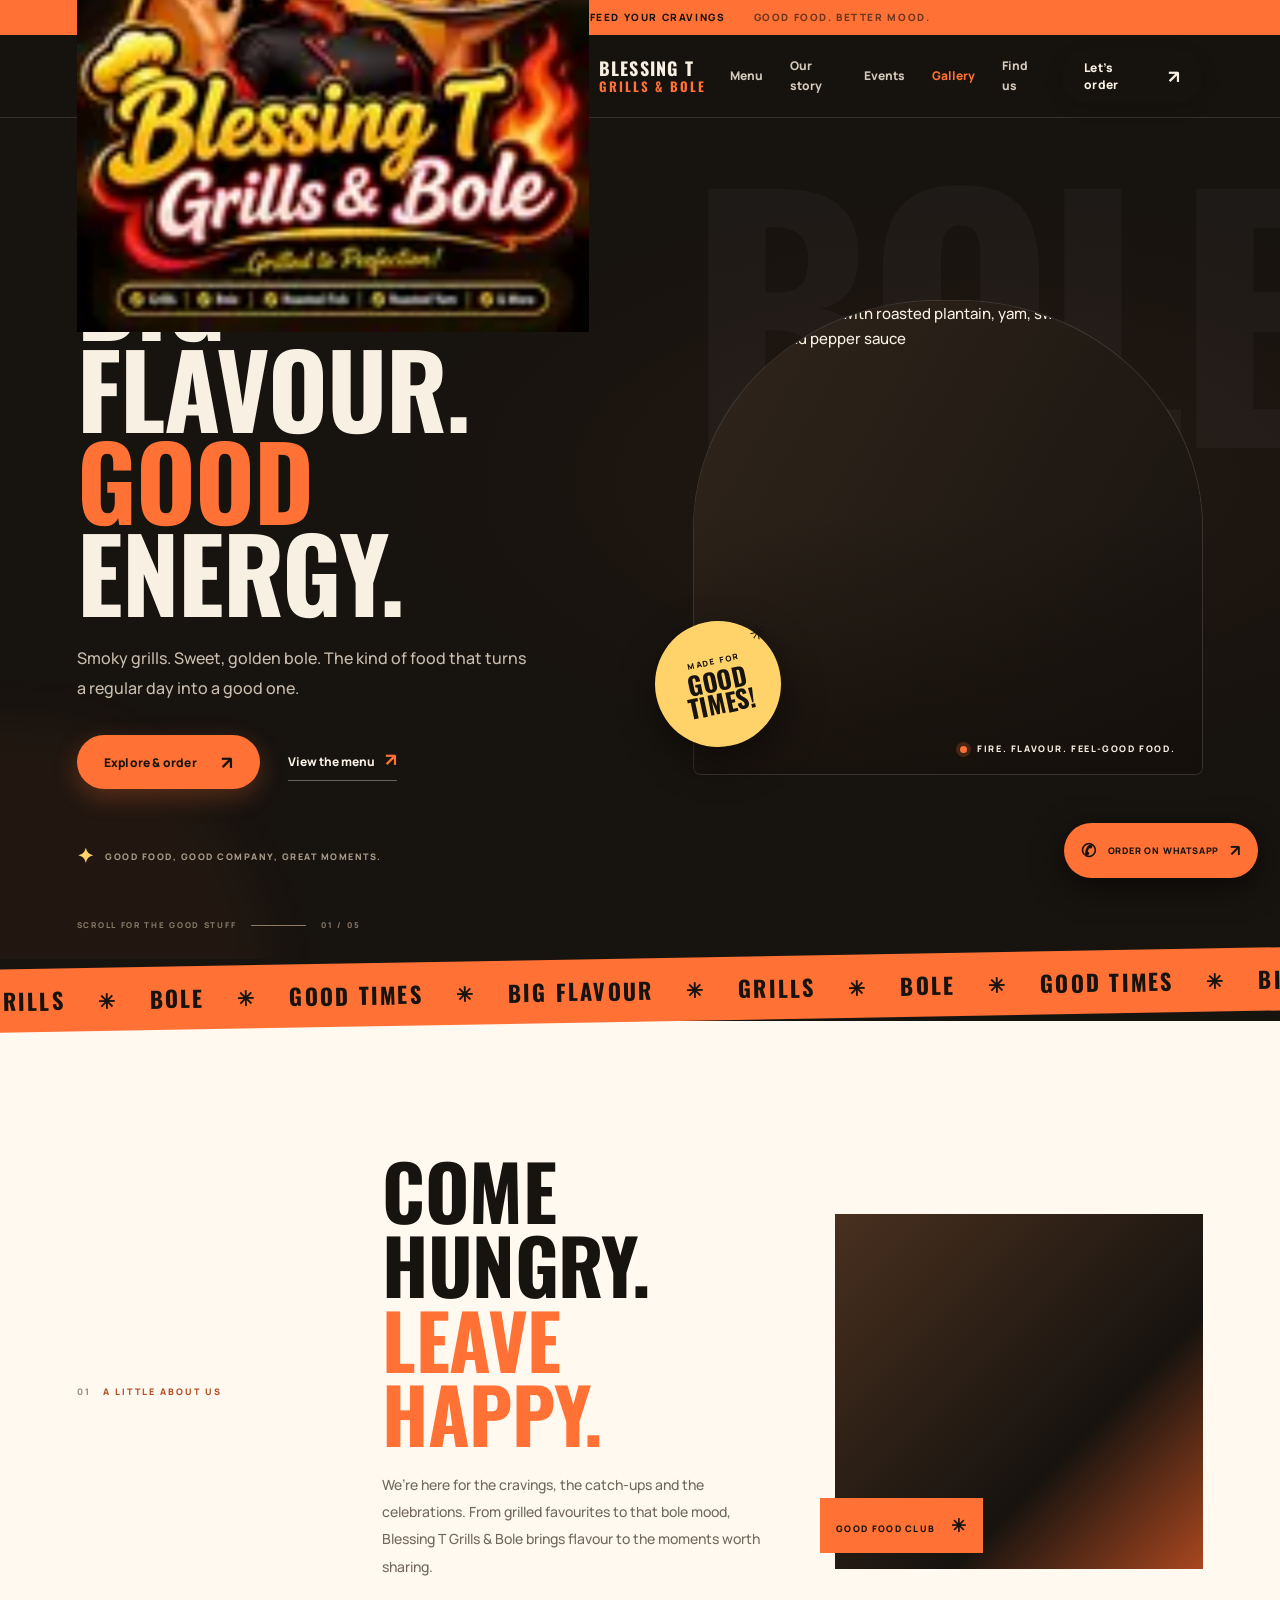
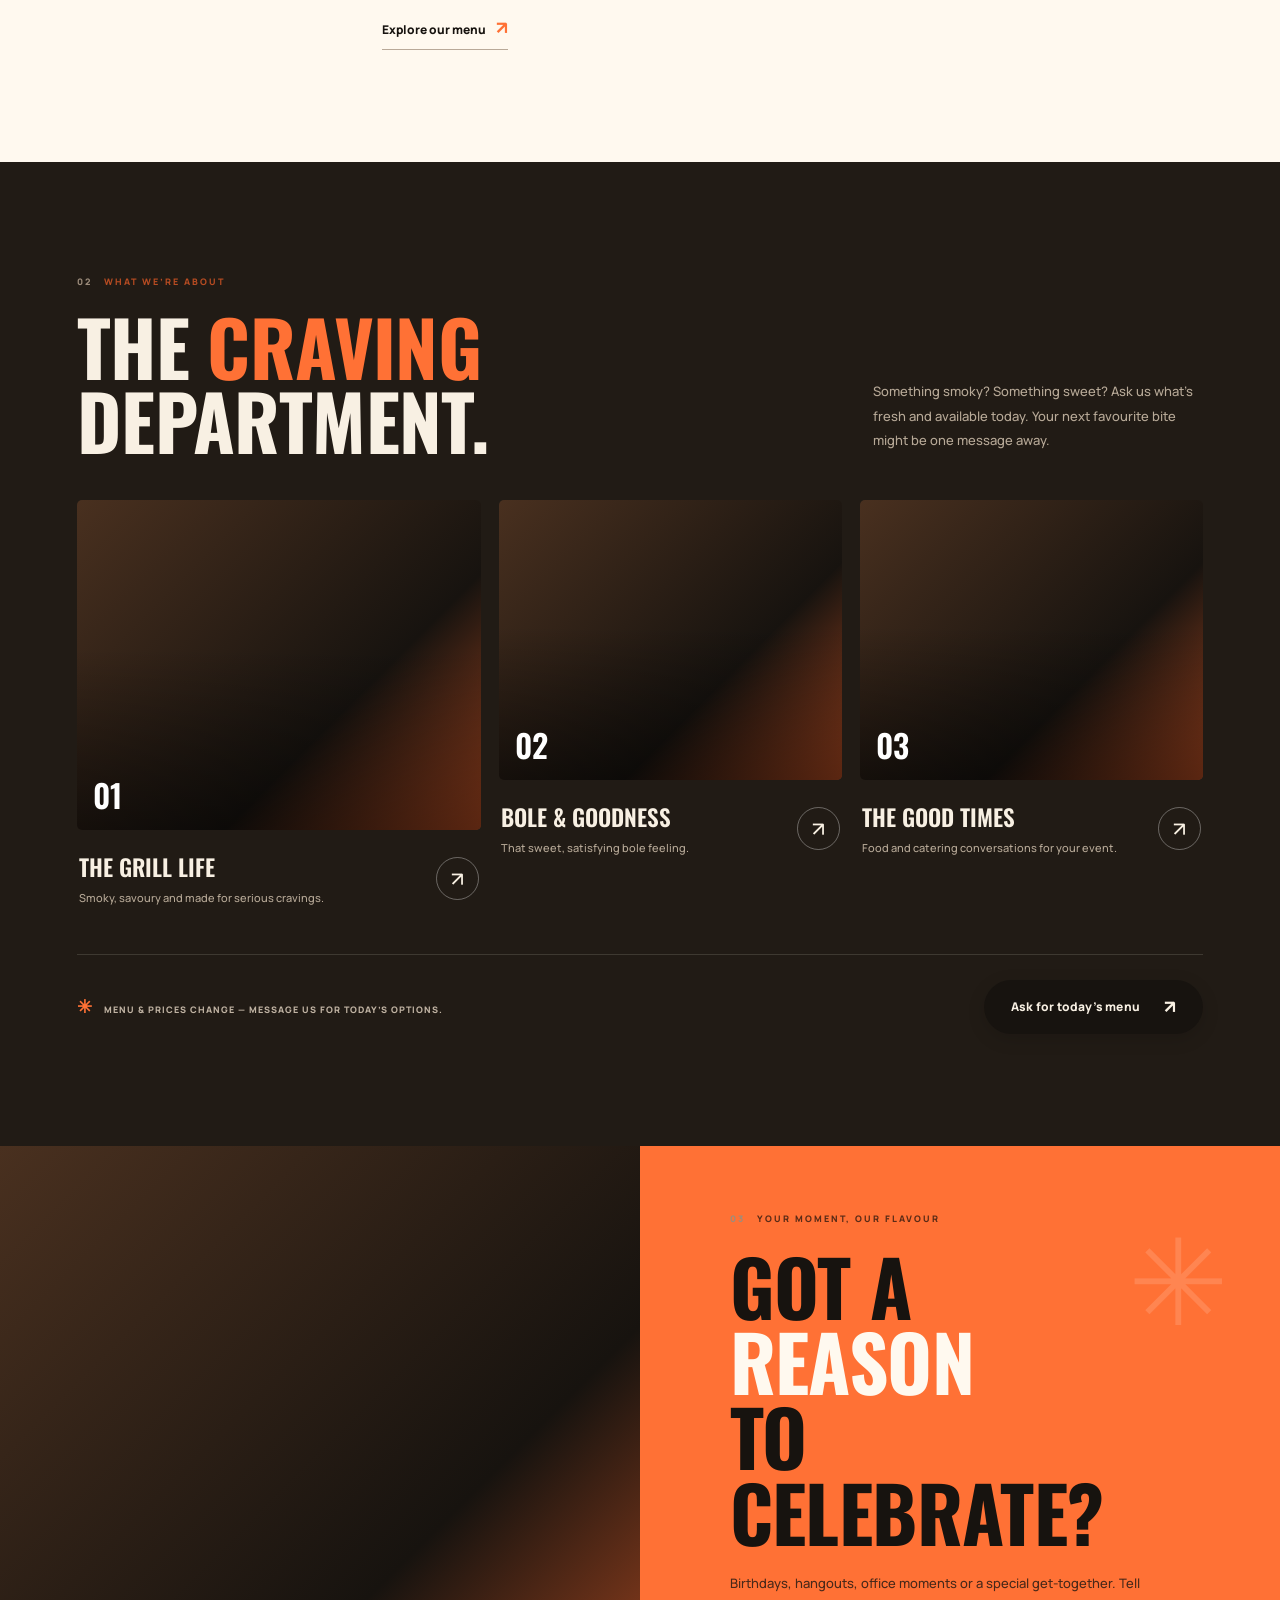
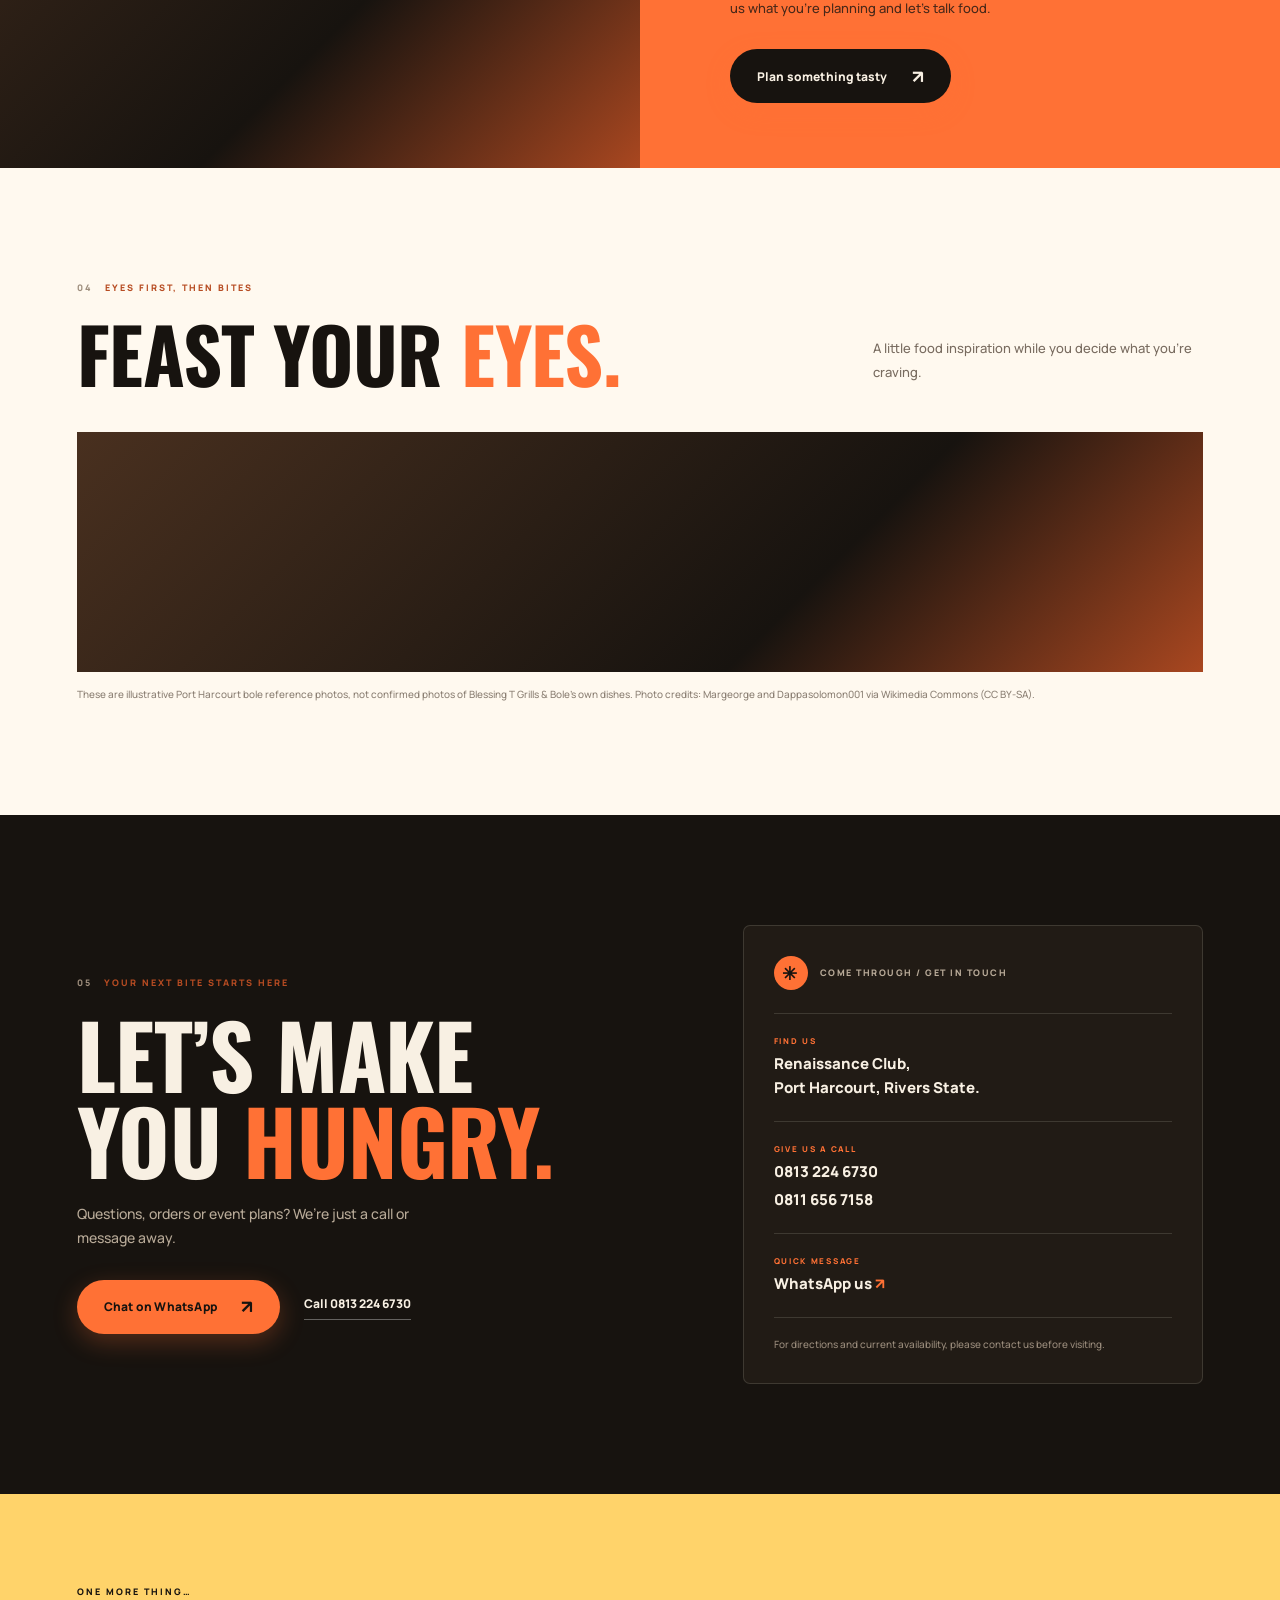
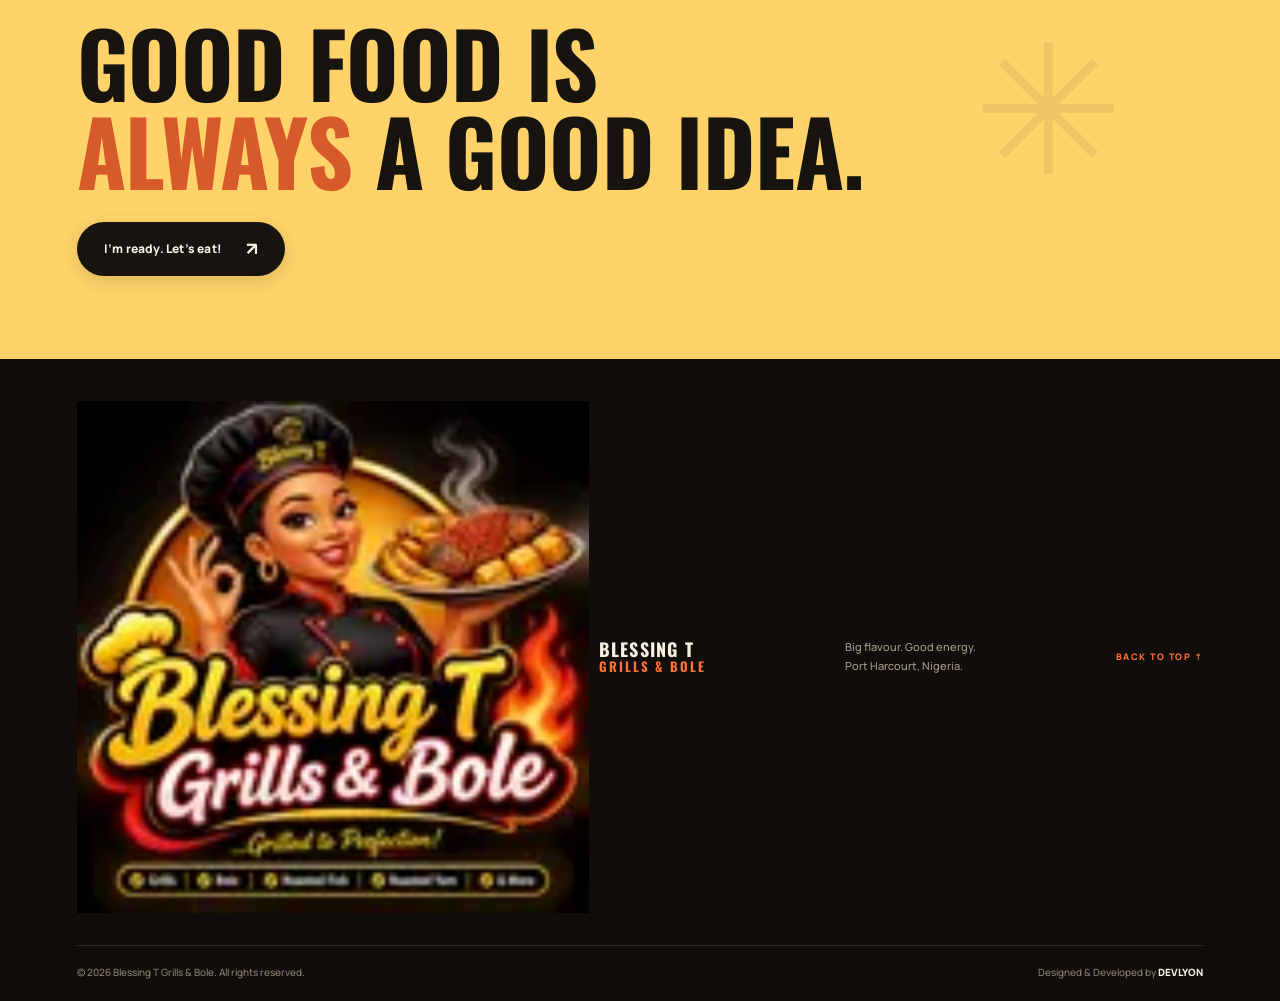
==== commit 17b5fa29: "Use new mascot logo on homepage" ====
--- a/index.html
+++ b/index.html
@@ -15,7 +15,7 @@
   <div class="announcement"><span class="live-dot"></span> PORT HARCOURT, WE’RE READY TO FEED YOUR CRAVINGS <span class="announce-tail">GOOD FOOD. BETTER MOOD.</span></div>
   <header class="site-header">
     <div class="nav wrap">
-      <a class="brand" href="#home" aria-label="Blessing T Grills and Bole home"><span class="brand-mark">BT</span><span class="brand-copy">BLESSING T <b>GRILLS & BOLE</b></span></a>
+      <a class="brand" href="#home" aria-label="Blessing T Grills and Bole home"><img class="brand-logo" src="logo.svg" alt="Blessing T Grills & Bole mascot logo"><span class="brand-copy">BLESSING T <b>GRILLS & BOLE</b></span></a>
       <button class="menu-toggle" aria-label="Open navigation" aria-expanded="false"><span></span><span></span></button>
       <nav class="links" aria-label="Main navigation">
         <a href="menu.html">Menu</a><a href="#story">Our story</a><a href="#events">Events</a><a href="#gallery">Gallery</a><a href="#contact">Find us</a>
@@ -78,7 +78,7 @@
     <section class="last-call"><div class="wrap last-call-inner"><span>ONE MORE THING…</span><h2>GOOD FOOD IS<br><em>ALWAYS</em> A GOOD IDEA.</h2><a class="btn btn-light" href="https://wa.me/2348132246730?text=Hello%20Blessing%20T%20Grills%20%26%20Bole%2C%20I%27m%20ready%20to%20order!">I’m ready. Let’s eat! <span>↗</span></a><div class="last-star">✳</div></div></section>
   </main>
 
-  <footer class="site-footer"><div class="wrap footer-main"><a class="brand footer-brand" href="#home"><span class="brand-mark">BT</span><span class="brand-copy">BLESSING T <b>GRILLS & BOLE</b></span></a><p>Big flavour. Good energy.<br>Port Harcourt, Nigeria.</p><a class="footer-top" href="#home">BACK TO TOP ↑</a></div><div class="wrap footer-bottom"><span>© <span id="year"></span> Blessing T Grills & Bole. All rights reserved.</span><span class="credit">Designed & Developed by <a href="https://devlyon.pages.dev/" target="_blank" rel="noopener">DEVLYON</a></span></div></footer>
+  <footer class="site-footer"><div class="wrap footer-main"><a class="brand footer-brand" href="#home"><img class="brand-logo" src="logo.svg" alt="Blessing T Grills & Bole mascot logo"><span class="brand-copy">BLESSING T <b>GRILLS & BOLE</b></span></a><p>Big flavour. Good energy.<br>Port Harcourt, Nigeria.</p><a class="footer-top" href="#home">BACK TO TOP ↑</a></div><div class="wrap footer-bottom"><span>© <span id="year"></span> Blessing T Grills & Bole. All rights reserved.</span><span class="credit">Designed & Developed by <a href="https://devlyon.pages.dev/" target="_blank" rel="noopener">DEVLYON</a></span></div></footer>
   <a class="floating-order" href="https://wa.me/2348132246730?text=Hello%20Blessing%20T%20Grills%20%26%20Bole%2C%20I%27d%20like%20to%20order." aria-label="Order on WhatsApp"><span class="wa-icon">✆</span><span>ORDER ON WHATSAPP</span><b>↗</b></a>
   <script src="main.js"></script>
 </body>
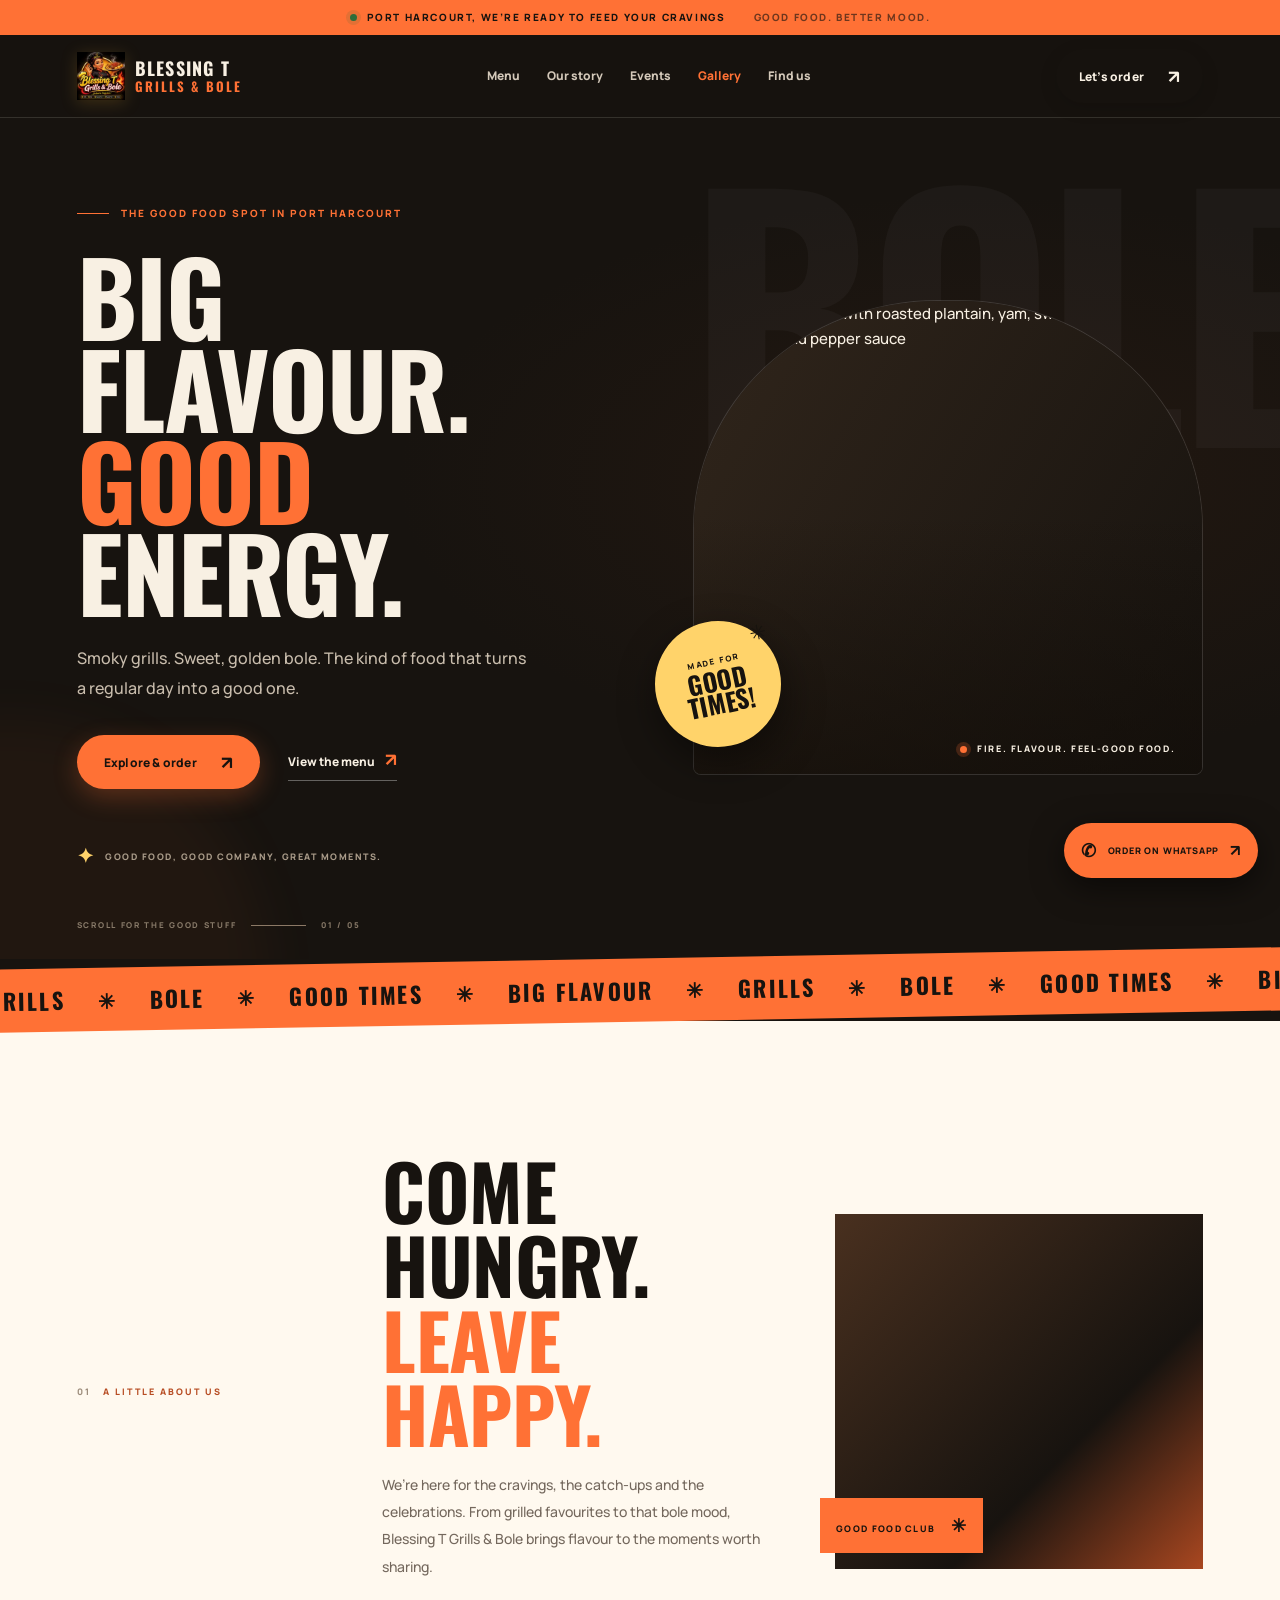
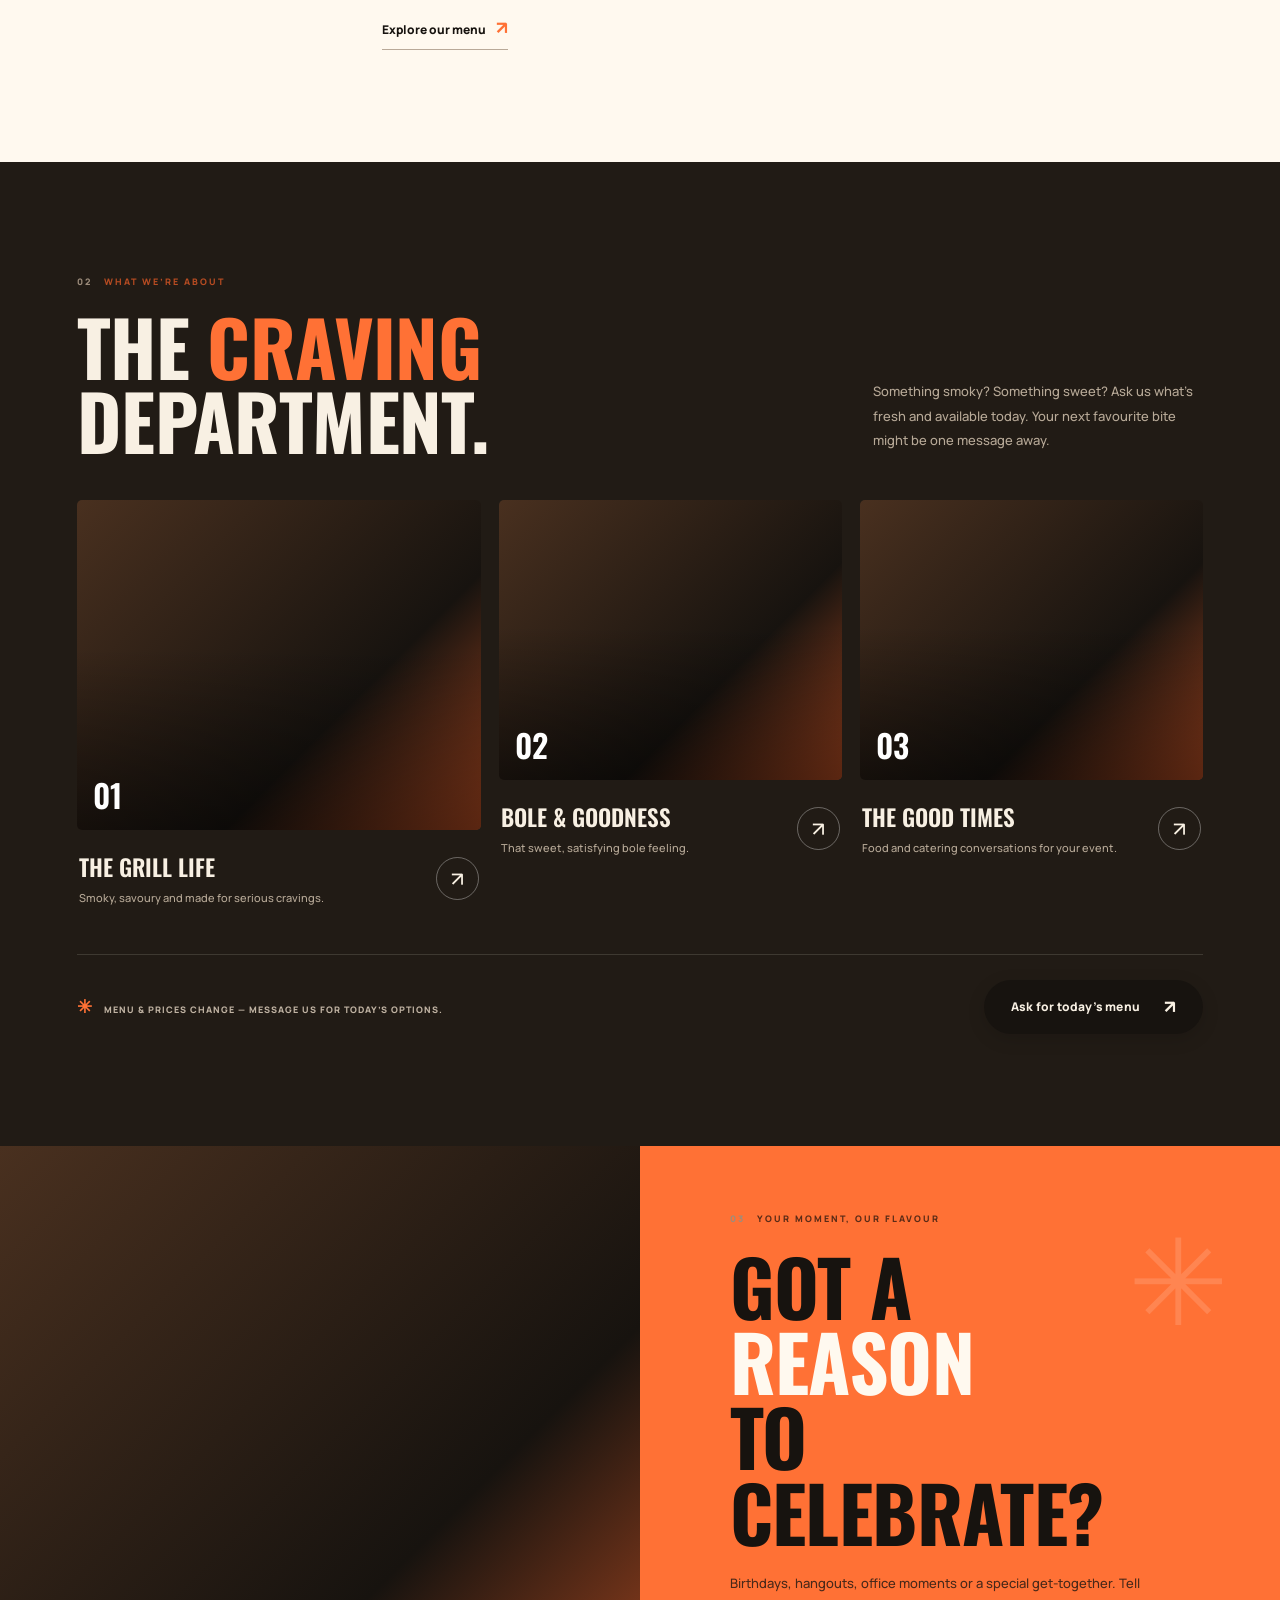
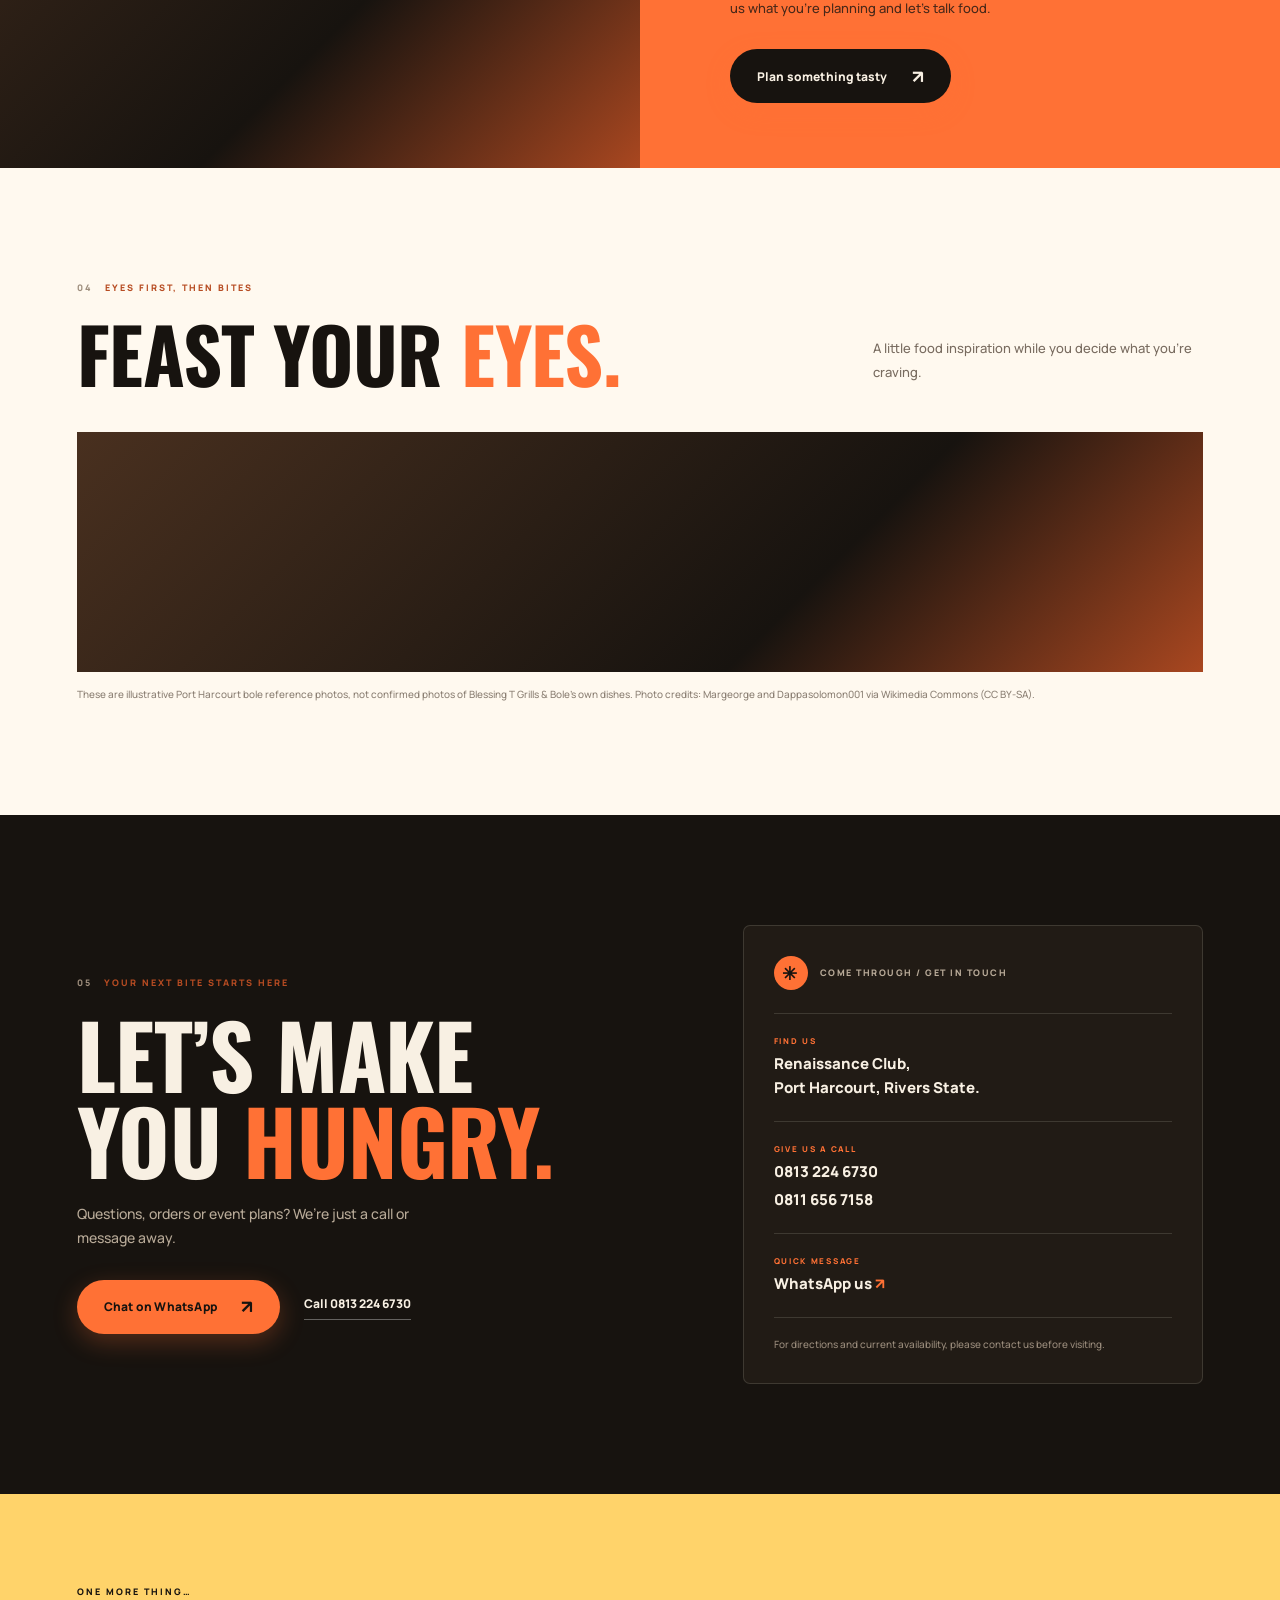
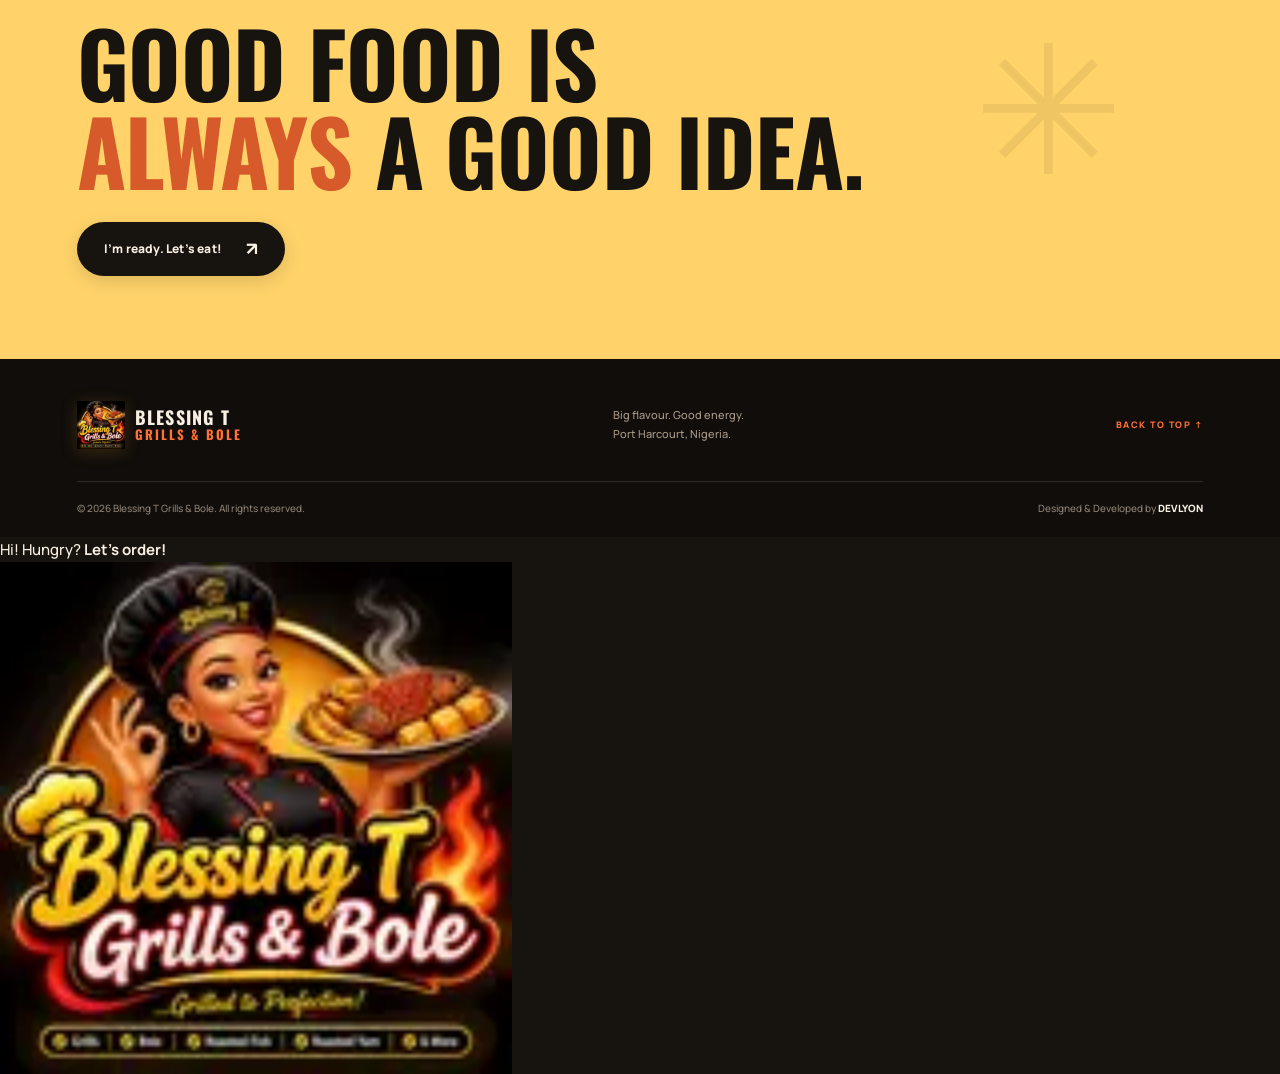
==== commit 1ae73c9d: "Add live Blessing T chef mascot to website" ====
--- a/index.html
+++ b/index.html
@@ -81,5 +81,6 @@
   <footer class="site-footer"><div class="wrap footer-main"><a class="brand footer-brand" href="#home"><img class="brand-logo" src="logo.svg" alt="Blessing T Grills & Bole mascot logo"><span class="brand-copy">BLESSING T <b>GRILLS & BOLE</b></span></a><p>Big flavour. Good energy.<br>Port Harcourt, Nigeria.</p><a class="footer-top" href="#home">BACK TO TOP ↑</a></div><div class="wrap footer-bottom"><span>© <span id="year"></span> Blessing T Grills & Bole. All rights reserved.</span><span class="credit">Designed & Developed by <a href="https://devlyon.pages.dev/" target="_blank" rel="noopener">DEVLYON</a></span></div></footer>
   <a class="floating-order" href="https://wa.me/2348132246730?text=Hello%20Blessing%20T%20Grills%20%26%20Bole%2C%20I%27d%20like%20to%20order." aria-label="Order on WhatsApp"><span class="wa-icon">✆</span><span>ORDER ON WHATSAPP</span><b>↗</b></a>
   <script src="main.js"></script>
+<a class="live-mascot" href="https://wa.me/2348132246730?text=Hello%20Blessing%20T%20Grills%20%26%20Bole!%20I%27d%20like%20to%20order." aria-label="Chat with Blessing T Grills and Bole"><span class="mascot-speech">Hi! Hungry? <b>Let’s order!</b></span><span class="mascot-window"><img src="logo.svg" alt="" aria-hidden="true"></span></a>
 </body>
 </html>
--- a/style.css
+++ b/style.css
@@ -1,4 +1,4 @@
-:root{--ink:#17130f;--ink-2:#211b15;--cream:#f8f0e3;--paper:#fff9ef;--muted:#b8aa98;--orange:#ff7135;--yellow:#ffd36a;--line:rgba(255,249,239,.13);--display:'Oswald',sans-serif;--body:'Manrope','DM Sans',sans-serif}*{box-sizing:border-box}html{scroll-behavior:smooth;scroll-padding-top:90px}body{margin:0;background:var(--ink);color:var(--cream);font:500 15px/1.7 var(--body);overflow-x:hidden}body,button,a{ -webkit-tap-highlight-color:transparent}a{color:inherit;text-decoration:none}img{display:block;max-width:100%}.wrap{width:min(1190px,88%);margin-inline:auto}::selection{background:var(--orange);color:var(--ink)}.announcement{min-height:35px;display:flex;align-items:center;justify-content:center;gap:10px;padding:7px 4%;background:var(--orange);color:var(--ink);font-size:10px;font-weight:900;letter-spacing:1.6px;text-align:center}.live-dot,.caption-dot{width:7px;height:7px;border-radius:50%;background:#2c6d39;box-shadow:0 0 0 4px #2c6d3922}.announce-tail{opacity:.62;margin-left:18px}.site-header{position:sticky;top:0;z-index:50;background:rgba(23,19,15,.88);backdrop-filter:blur(18px);border-bottom:1px solid var(--line)}.nav{height:82px;display:flex;align-items:center;justify-content:space-between;gap:24px}.brand{display:flex;align-items:center;gap:10px;flex-shrink:0}.brand-mark{width:42px;height:42px;display:grid;place-items:center;border-radius:50%;background:var(--orange);color:var(--ink);font:700 18px var(--display);transform:rotate(-8deg)}.brand-copy{font:700 18px/1.08 var(--display);letter-spacing:1.2px}.brand-copy b{display:block;color:var(--orange);font-size:13px;letter-spacing:2.1px}.links{display:flex;align-items:center;gap:27px}.links a{font-size:12px;font-weight:800;color:#d3c8b9;transition:color .2s}.links a:hover,.links a.active{color:var(--orange)}.btn{min-height:52px;display:inline-flex;align-items:center;justify-content:center;gap:24px;padding:0 23px;border:1px solid transparent;border-radius:5px;font:800 12px var(--body);letter-spacing:.2px;transition:transform .25s,box-shadow .25s,background .25s,color .25s}.btn span{font-size:18px;transition:transform .25s}.btn:hover{transform:translateY(-4px);box-shadow:0 12px 28px #0005}.btn:hover span{transform:translate(3px,-2px)}.btn-small{min-height:43px;padding-inline:18px}.btn-primary{background:var(--orange);color:var(--ink);box-shadow:0 7px 22px #ff713526}.btn-primary:hover{background:var(--yellow)}.btn-dark{background:var(--ink);color:var(--cream)}.btn-dark:hover{background:var(--orange);color:var(--ink)}.menu-toggle{display:none}.hero{position:relative;isolation:isolate;min-height:650px;padding:62px 0 27px;overflow:hidden;background:radial-gradient(ellipse at 76% 43%,#4d2b1838,transparent 42%),var(--ink)}.hero:before{content:'BOLE';position:absolute;z-index:-1;right:-30px;top:25px;color:#fff1e908;font:700 clamp(160px,25vw,370px)/1 var(--display);letter-spacing:-10px}.hero-glow{position:absolute;z-index:-1;width:520px;height:520px;border-radius:50%;background:#ff71350b;filter:blur(25px);left:-250px;bottom:-280px}.hero-layout{display:grid;grid-template-columns:1.02fr .98fr;align-items:center;gap:45px}.hero-copy{padding:25px 0 45px}.eyebrow,.section-kicker{display:flex;align-items:center;gap:12px;color:var(--orange);font-size:10px;font-weight:900;letter-spacing:2px}.eyebrow-line{width:32px;height:1px;background:var(--orange)}h1,h2,h3,p{margin-top:0}.hero h1{font:700 clamp(68px,8vw,112px)/.9 var(--display);letter-spacing:-1px;margin:27px 0 25px}.hero h1 em,h2 em{color:var(--orange);font-style:normal}.hero-lede{max-width:460px;color:#c9bdad;font-size:16px;line-height:1.9}.hero-actions{display:flex;align-items:center;gap:28px;margin-top:32px}.text-link,.under-link{font-size:12px;font-weight:800;border-bottom:1px solid #ffffff55;padding:0 0 6px}.text-link span,.under-link span{color:var(--orange);font-size:18px;margin-left:8px}.hero-proof{display:flex;align-items:center;gap:10px;margin-top:50px;color:#a99b89;font-size:9px;font-weight:800;letter-spacing:1.5px}.proof-icon{font-size:20px;color:var(--yellow)}.hero-visual{position:relative;padding:20px 0 44px 20px}.hero-photo{height:475px;overflow:hidden;border-radius:48% 48% 8px 8px;position:relative;border:1px solid #fff2}.hero-photo:after{content:'';position:absolute;inset:45% 0 0;background:linear-gradient(transparent,#120d08a8)}.hero-photo img{width:100%;height:100%;object-fit:cover;transition:transform 1s}.hero-visual:hover .hero-photo img{transform:scale(1.055)}.photo-sticker{position:absolute;z-index:2;left:-18px;bottom:72px;width:126px;height:126px;border-radius:50%;display:flex;flex-direction:column;justify-content:center;align-items:center;background:var(--yellow);color:var(--ink);transform:rotate(-12deg);box-shadow:0 15px 40px #0007}.photo-sticker span{font-size:8px;font-weight:900;letter-spacing:1.5px}.photo-sticker strong{font:700 25px/.92 var(--display);text-align:center}.photo-sticker i{position:absolute;right:5px;top:4px;font-style:normal;font-size:20px}.photo-caption{position:absolute;right:28px;bottom:62px;z-index:2;display:flex;align-items:center;gap:10px;font-size:9px;font-weight:900;letter-spacing:1.6px}.caption-dot{background:var(--orange);box-shadow:0 0 0 4px #ff713533}.hero-bottom{display:flex;align-items:center;gap:15px;color:#877968;font-size:8px;font-weight:800;letter-spacing:1.7px}.scroll-line{height:1px;width:55px;background:#8c7966}.ticker{overflow:hidden;background:var(--orange);color:var(--ink);padding:15px 0;transform:rotate(-1deg) scale(1.02)}.ticker-track{display:flex;align-items:center;justify-content:space-around;gap:32px;white-space:nowrap;font:700 22px var(--display);letter-spacing:2px}.ticker-track i{font-style:normal;font-size:20px}.section{padding:112px 0}.intro-section{background:var(--paper);color:var(--ink)}.intro-grid{display:grid;grid-template-columns:.7fr 1.1fr 1fr;gap:48px;align-items:center}.section-kicker{color:#b74c22;font-size:9px}.section-kicker span{color:#9d8d7c}.intro-copy h2,.menu-heading h2,.event-panel h2,.gallery-heading h2,.contact-copy h2,.last-call h2{font:700 clamp(48px,6vw,76px)/.98 var(--display);letter-spacing:-.6px;margin:20px 0}.intro-copy p{max-width:470px;color:#74685d;font-size:14px;line-height:1.95}.under-link{display:inline-block;margin-top:18px;border-color:#b9a998}.intro-image{position:relative}.intro-image img{height:355px;width:100%;object-fit:cover;border-radius:4px}.image-tag{position:absolute;bottom:16px;left:-15px;padding:12px 16px;background:var(--orange);color:var(--ink);font-size:9px;font-weight:900;letter-spacing:1.3px}.image-tag b{font-size:18px;margin-left:12px}.menu-section{background:var(--ink-2)}.menu-heading,.gallery-heading{display:flex;align-items:end;justify-content:space-between;gap:35px;margin-bottom:42px}.menu-heading h2,.gallery-heading h2{margin-bottom:0}.menu-heading>p,.gallery-heading>p{max-width:330px;margin-bottom:5px;color:var(--muted);font-size:13px;line-height:1.9}.food-grid{display:grid;grid-template-columns:1.18fr 1fr 1fr;gap:18px}.food-card{min-width:0}.food-image{height:280px;position:relative;overflow:hidden;border-radius:5px}.food-card-large .food-image{height:330px}.food-image:after{content:'';position:absolute;inset:45% 0 0;background:linear-gradient(transparent,#0007)}.food-image img{width:100%;height:100%;object-fit:cover;transition:transform .7s}.food-card:hover .food-image img{transform:scale(1.07)}.food-number{position:absolute;z-index:2;left:16px;bottom:12px;font:600 32px var(--display);color:#fff}.food-info{display:flex;align-items:center;justify-content:space-between;gap:12px;padding:20px 2px}.food-info h3{font:600 23px var(--display);margin:0 0 5px}.food-info p{font-size:11px;color:var(--muted);margin:0}.round-arrow{flex-shrink:0;width:43px;height:43px;border:1px solid #ffffff55;border-radius:50%;display:grid;place-items:center;font-size:20px;transition:all .25s}.round-arrow:hover{background:var(--orange);border-color:var(--orange);color:var(--ink);transform:rotate(45deg)}.menu-foot{display:flex;justify-content:space-between;align-items:center;gap:20px;margin-top:26px;padding-top:25px;border-top:1px solid var(--line)}.menu-foot p{margin:0;color:#c0b3a3;font-size:9px;font-weight:800;letter-spacing:1px}.menu-foot p span{color:var(--orange);font-size:18px;margin-right:8px}.event-section{min-height:520px;display:grid;grid-template-columns:1fr 1fr;background:var(--orange);color:var(--ink)}.event-image{min-height:520px;overflow:hidden}.event-image img{width:100%;height:100%;object-fit:cover}.event-panel{position:relative;align-self:center;padding:65px clamp(35px,7vw,105px);overflow:hidden}.event-panel .section-kicker{color:#5a2b17}.event-panel h2{font-size:clamp(55px,6vw,82px);margin:22px 0}.event-panel h2 em{color:var(--paper)}.event-panel p{max-width:420px;color:#482819;font-size:13px;line-height:1.9}.event-panel .btn{margin-top:16px}.event-panel .btn-primary{background:var(--ink);color:var(--cream)}.event-panel .btn-primary:hover{background:var(--paper);color:var(--ink)}.event-spark{position:absolute;right:8%;top:5%;font-size:120px;color:#ffffff24}.gallery-section{background:var(--paper);color:var(--ink)}.gallery-heading>p{color:#786b5f}.gallery-grid{display:grid;grid-template-columns:1.2fr .8fr 1fr 1fr;gap:12px}.gallery-grid img{width:100%;height:240px;object-fit:cover;border-radius:4px;transition:transform .35s,filter .35s}.gallery-grid img:hover{transform:translateY(-7px);filter:saturate(1.15)}.gallery-note{font-size:10px;color:#8c8074;margin:14px 0 0}.contact-section{padding:110px 0;background:var(--ink)}.contact-grid{display:grid;grid-template-columns:1fr .8fr;gap:90px;align-items:center}.contact-copy h2{font-size:clamp(55px,7vw,88px)}.contact-copy>p{max-width:390px;color:var(--muted);font-size:14px}.contact-actions{display:flex;align-items:center;gap:24px;margin-top:30px;flex-wrap:wrap}.phone-link{font-size:12px;font-weight:800;border-bottom:1px solid #ffffff55;padding-bottom:5px}.contact-card{padding:30px;background:#211b15;border:1px solid var(--line);border-radius:7px}.contact-card-top{display:flex;align-items:center;gap:12px;padding-bottom:23px;border-bottom:1px solid var(--line);font-size:9px;font-weight:900;letter-spacing:1.5px;color:var(--muted)}.contact-icon{width:34px;height:34px;border-radius:50%;display:grid;place-items:center;background:var(--orange);color:var(--ink);font-size:18px}.contact-detail{padding:20px 0;border-bottom:1px solid var(--line);display:flex;flex-direction:column;gap:4px}.contact-detail small{font-size:8px;letter-spacing:1.7px;color:var(--orange);font-weight:900}.contact-detail strong,.contact-detail>a{font-size:15px;font-weight:800;line-height:1.65}.contact-detail>a:hover{color:var(--orange)}.contact-detail>a span{color:var(--orange)}.contact-small{margin:18px 0 0;color:#998b7b;font-size:10px}.last-call{padding:83px 0;background:var(--yellow);color:var(--ink);overflow:hidden}.last-call-inner{position:relative}.last-call-inner>span{font-size:9px;letter-spacing:2px;font-weight:900}.last-call h2{font-size:clamp(55px,7vw,92px);margin:16px 0 28px}.last-call h2 em{color:#d75b2a}.btn-light{background:var(--ink);color:var(--cream)}.btn-light:hover{background:var(--orange);color:var(--ink)}.last-star{position:absolute;right:7%;top:-25px;font-size:180px;color:#17130f12;animation:spin 25s linear infinite}.site-footer{background:#100d0a;padding:42px 0 20px}.footer-main{display:flex;align-items:center;justify-content:space-between;gap:20px;padding-bottom:32px}.footer-main>p{margin:0;color:#a99a89;font-size:11px}.footer-top{font-size:9px;font-weight:900;letter-spacing:1.5px;color:var(--orange)}.footer-bottom{border-top:1px solid var(--line);padding-top:18px;display:flex;align-items:center;justify-content:space-between;gap:20px;color:#8e8173;font-size:10px}.credit a{font-weight:900;color:var(--cream);transition:color .2s}.credit a:hover{color:#258bff}.floating-order{position:fixed;z-index:40;right:22px;bottom:22px;display:flex;align-items:center;gap:11px;padding:12px 17px;background:var(--orange);color:var(--ink);border-radius:50px;box-shadow:0 9px 32px #0008;font-size:9px;font-weight:900;letter-spacing:.8px;transition:transform .2s,background .2s}.floating-order:hover{transform:translateY(-5px);background:var(--yellow)}.wa-icon{font-size:18px}.floating-order b{font-size:16px}.reveal{opacity:0;transform:translateY(22px);transition:opacity .7s ease,transform .7s ease}.reveal.is-visible{opacity:1;transform:none}@keyframes spin{to{transform:rotate(360deg)}}@media(prefers-reduced-motion:reduce){*,*:before,*:after{scroll-behavior:auto!important;animation-duration:.01ms!important;transition-duration:.01ms!important}.reveal{opacity:1;transform:none}}@media(max-width:980px){.links{gap:16px}.links a{font-size:11px}.hero-layout{gap:20px}.hero-photo{height:410px}.intro-grid{grid-template-columns:.6fr 1fr 1fr;gap:25px}.food-grid{gap:12px}.food-image{height:235px}.food-card-large .food-image{height:285px}.food-info h3{font-size:20px}.contact-grid{gap:45px}}@media(max-width:760px){.wrap{width:min(100% - 38px,600px)}.announcement{font-size:8px;letter-spacing:1px;min-height:31px}.announce-tail{display:none}.nav{height:70px}.brand-mark{width:37px;height:37px}.brand-copy{font-size:16px}.brand-copy b{font-size:11px}.nav-cta{display:none}.menu-toggle{display:flex;width:42px;height:42px;flex-direction:column;align-items:center;justify-content:center;gap:6px;border:1px solid var(--line);border-radius:50%;background:transparent}.menu-toggle span{height:2px;width:17px;background:var(--cream);transition:transform .2s}.menu-toggle[aria-expanded=true] span:first-child{transform:translateY(4px) rotate(45deg)}.menu-toggle[aria-expanded=true] span:last-child{transform:translateY(-4px) rotate(-45deg)}.links{display:none;position:absolute;top:70px;left:0;right:0;padding:20px 7% 26px;background:#17130f;flex-direction:column;align-items:flex-start;gap:0;border-bottom:1px solid var(--line)}.links.open{display:flex}.links a{width:100%;padding:13px 0;border-bottom:1px solid var(--line);font-size:13px}.hero{padding:38px 0 22px;min-height:auto}.hero-layout{grid-template-columns:1fr;gap:10px}.hero-copy{padding:15px 0 0}.hero h1{font-size:clamp(67px,16vw,96px);margin:22px 0}.hero-lede{font-size:14px;max-width:430px}.hero-proof{margin-top:28px}.hero-visual{padding:8px 0 38px 14px;margin:0 5px}.hero-photo{height:340px;border-radius:46% 46% 5px 5px}.photo-sticker{width:103px;height:103px;left:-12px;bottom:57px}.photo-sticker strong{font-size:21px}.photo-caption{right:8px;bottom:51px;font-size:7px}.hero-bottom{font-size:7px}.ticker{padding:12px 0}.ticker-track{font-size:17px;gap:22px}.section{padding:76px 0}.intro-grid{grid-template-columns:1fr;gap:18px}.intro-copy h2,.menu-heading h2,.gallery-heading h2{font-size:58px}.intro-copy p{font-size:13px}.intro-image{margin:14px 0 0 12px}.intro-image img{height:290px}.menu-heading,.gallery-heading{display:block;margin-bottom:28px}.menu-heading>p,.gallery-heading>p{margin-top:18px}.food-grid{grid-template-columns:1fr;gap:22px}.food-image,.food-card-large .food-image{height:280px}.food-info{padding:15px 2px}.food-info h3{font-size:23px}.menu-foot{align-items:flex-start;flex-direction:column}.menu-foot p{line-height:1.8}.event-section{grid-template-columns:1fr}.event-image{min-height:280px;height:280px}.event-panel{padding:54px 7% 62px}.event-panel h2{font-size:65px}.gallery-grid{grid-template-columns:1fr 1fr;gap:9px}.gallery-grid img{height:175px}.contact-section{padding:78px 0}.contact-grid{grid-template-columns:1fr;gap:40px}.contact-copy h2{font-size:65px}.contact-card{padding:23px}.last-call{padding:68px 0}.last-call h2{font-size:63px}.last-star{font-size:100px;right:0;top:5px}.footer-main{align-items:flex-start;flex-wrap:wrap}.footer-main>p{width:100%;order:3}.footer-bottom{align-items:flex-start;flex-direction:column;gap:8px}.floating-order{right:13px;bottom:13px;padding:11px 14px;font-size:8px}}@media(max-width:390px){.hero h1{font-size:61px}.hero-actions{gap:17px}.btn{padding-inline:16px;gap:14px}.text-link{font-size:11px}.intro-copy h2,.menu-heading h2,.gallery-heading h2{font-size:51px}.event-panel h2,.contact-copy h2,.last-call h2{font-size:56px}.floating-order{gap:7px}}
+:root{--ink:#17130f;--ink-2:#211b15;--cream:#f8f0e3;--paper:#fff9ef;--muted:#b8aa98;--orange:#ff7135;--yellow:#ffd36a;--line:rgba(255,249,239,.13);--display:'Oswald',sans-serif;--body:'Manrope','DM Sans',sans-serif}*{box-sizing:border-box}html{scroll-behavior:smooth;scroll-padding-top:90px}body{margin:0;background:var(--ink);color:var(--cream);font:500 15px/1.7 var(--body);overflow-x:hidden}body,button,a{ -webkit-tap-highlight-color:transparent}a{color:inherit;text-decoration:none}img{display:block;max-width:100%}.wrap{width:min(1190px,88%);margin-inline:auto}::selection{background:var(--orange);color:var(--ink)}.announcement{min-height:35px;display:flex;align-items:center;justify-content:center;gap:10px;padding:7px 4%;background:var(--orange);color:var(--ink);font-size:10px;font-weight:900;letter-spacing:1.6px;text-align:center}.live-dot,.caption-dot{width:7px;height:7px;border-radius:50%;background:#2c6d39;box-shadow:0 0 0 4px #2c6d3922}.announce-tail{opacity:.62;margin-left:18px}.site-header{position:sticky;top:0;z-index:50;background:rgba(23,19,15,.88);backdrop-filter:blur(18px);border-bottom:1px solid var(--line)}.nav{height:82px;display:flex;align-items:center;justify-content:space-between;gap:24px}.brand{display:flex;align-items:center;gap:10px;flex-shrink:0}.brand-logo{width:48px;height:48px;object-fit:contain;flex-shrink:0;filter:drop-shadow(0 3px 8px #d69b2b33)}.brand-mark{width:42px;height:42px;display:grid;place-items:center;border-radius:50%;background:var(--orange);color:var(--ink);font:700 18px var(--display);transform:rotate(-8deg)}.brand-copy{font:700 18px/1.08 var(--display);letter-spacing:1.2px}.brand-copy b{display:block;color:var(--orange);font-size:13px;letter-spacing:2.1px}.links{display:flex;align-items:center;gap:27px}.links a{font-size:12px;font-weight:800;color:#d3c8b9;transition:color .2s}.links a:hover,.links a.active{color:var(--orange)}.btn{min-height:52px;display:inline-flex;align-items:center;justify-content:center;gap:24px;padding:0 23px;border:1px solid transparent;border-radius:5px;font:800 12px var(--body);letter-spacing:.2px;transition:transform .25s,box-shadow .25s,background .25s,color .25s}.btn span{font-size:18px;transition:transform .25s}.btn:hover{transform:translateY(-4px);box-shadow:0 12px 28px #0005}.btn:hover span{transform:translate(3px,-2px)}.btn-small{min-height:43px;padding-inline:18px}.btn-primary{background:var(--orange);color:var(--ink);box-shadow:0 7px 22px #ff713526}.btn-primary:hover{background:var(--yellow)}.btn-dark{background:var(--ink);color:var(--cream)}.btn-dark:hover{background:var(--orange);color:var(--ink)}.menu-toggle{display:none}.hero{position:relative;isolation:isolate;min-height:650px;padding:62px 0 27px;overflow:hidden;background:radial-gradient(ellipse at 76% 43%,#4d2b1838,transparent 42%),var(--ink)}.hero:before{content:'BOLE';position:absolute;z-index:-1;right:-30px;top:25px;color:#fff1e908;font:700 clamp(160px,25vw,370px)/1 var(--display);letter-spacing:-10px}.hero-glow{position:absolute;z-index:-1;width:520px;height:520px;border-radius:50%;background:#ff71350b;filter:blur(25px);left:-250px;bottom:-280px}.hero-layout{display:grid;grid-template-columns:1.02fr .98fr;align-items:center;gap:45px}.hero-copy{padding:25px 0 45px}.eyebrow,.section-kicker{display:flex;align-items:center;gap:12px;color:var(--orange);font-size:10px;font-weight:900;letter-spacing:2px}.eyebrow-line{width:32px;height:1px;background:var(--orange)}h1,h2,h3,p{margin-top:0}.hero h1{font:700 clamp(68px,8vw,112px)/.9 var(--display);letter-spacing:-1px;margin:27px 0 25px}.hero h1 em,h2 em{color:var(--orange);font-style:normal}.hero-lede{max-width:460px;color:#c9bdad;font-size:16px;line-height:1.9}.hero-actions{display:flex;align-items:center;gap:28px;margin-top:32px}.text-link,.under-link{font-size:12px;font-weight:800;border-bottom:1px solid #ffffff55;padding:0 0 6px}.text-link span,.under-link span{color:var(--orange);font-size:18px;margin-left:8px}.hero-proof{display:flex;align-items:center;gap:10px;margin-top:50px;color:#a99b89;font-size:9px;font-weight:800;letter-spacing:1.5px}.proof-icon{font-size:20px;color:var(--yellow)}.hero-visual{position:relative;padding:20px 0 44px 20px}.hero-photo{height:475px;overflow:hidden;border-radius:48% 48% 8px 8px;position:relative;border:1px solid #fff2}.hero-photo:after{content:'';position:absolute;inset:45% 0 0;background:linear-gradient(transparent,#120d08a8)}.hero-photo img{width:100%;height:100%;object-fit:cover;transition:transform 1s}.hero-visual:hover .hero-photo img{transform:scale(1.055)}.photo-sticker{position:absolute;z-index:2;left:-18px;bottom:72px;width:126px;height:126px;border-radius:50%;display:flex;flex-direction:column;justify-content:center;align-items:center;background:var(--yellow);color:var(--ink);transform:rotate(-12deg);box-shadow:0 15px 40px #0007}.photo-sticker span{font-size:8px;font-weight:900;letter-spacing:1.5px}.photo-sticker strong{font:700 25px/.92 var(--display);text-align:center}.photo-sticker i{position:absolute;right:5px;top:4px;font-style:normal;font-size:20px}.photo-caption{position:absolute;right:28px;bottom:62px;z-index:2;display:flex;align-items:center;gap:10px;font-size:9px;font-weight:900;letter-spacing:1.6px}.caption-dot{background:var(--orange);box-shadow:0 0 0 4px #ff713533}.hero-bottom{display:flex;align-items:center;gap:15px;color:#877968;font-size:8px;font-weight:800;letter-spacing:1.7px}.scroll-line{height:1px;width:55px;background:#8c7966}.ticker{overflow:hidden;background:var(--orange);color:var(--ink);padding:15px 0;transform:rotate(-1deg) scale(1.02)}.ticker-track{display:flex;align-items:center;justify-content:space-around;gap:32px;white-space:nowrap;font:700 22px var(--display);letter-spacing:2px}.ticker-track i{font-style:normal;font-size:20px}.section{padding:112px 0}.intro-section{background:var(--paper);color:var(--ink)}.intro-grid{display:grid;grid-template-columns:.7fr 1.1fr 1fr;gap:48px;align-items:center}.section-kicker{color:#b74c22;font-size:9px}.section-kicker span{color:#9d8d7c}.intro-copy h2,.menu-heading h2,.event-panel h2,.gallery-heading h2,.contact-copy h2,.last-call h2{font:700 clamp(48px,6vw,76px)/.98 var(--display);letter-spacing:-.6px;margin:20px 0}.intro-copy p{max-width:470px;color:#74685d;font-size:14px;line-height:1.95}.under-link{display:inline-block;margin-top:18px;border-color:#b9a998}.intro-image{position:relative}.intro-image img{height:355px;width:100%;object-fit:cover;border-radius:4px}.image-tag{position:absolute;bottom:16px;left:-15px;padding:12px 16px;background:var(--orange);color:var(--ink);font-size:9px;font-weight:900;letter-spacing:1.3px}.image-tag b{font-size:18px;margin-left:12px}.menu-section{background:var(--ink-2)}.menu-heading,.gallery-heading{display:flex;align-items:end;justify-content:space-between;gap:35px;margin-bottom:42px}.menu-heading h2,.gallery-heading h2{margin-bottom:0}.menu-heading>p,.gallery-heading>p{max-width:330px;margin-bottom:5px;color:var(--muted);font-size:13px;line-height:1.9}.food-grid{display:grid;grid-template-columns:1.18fr 1fr 1fr;gap:18px}.food-card{min-width:0}.food-image{height:280px;position:relative;overflow:hidden;border-radius:5px}.food-card-large .food-image{height:330px}.food-image:after{content:'';position:absolute;inset:45% 0 0;background:linear-gradient(transparent,#0007)}.food-image img{width:100%;height:100%;object-fit:cover;transition:transform .7s}.food-card:hover .food-image img{transform:scale(1.07)}.food-number{position:absolute;z-index:2;left:16px;bottom:12px;font:600 32px var(--display);color:#fff}.food-info{display:flex;align-items:center;justify-content:space-between;gap:12px;padding:20px 2px}.food-info h3{font:600 23px var(--display);margin:0 0 5px}.food-info p{font-size:11px;color:var(--muted);margin:0}.round-arrow{flex-shrink:0;width:43px;height:43px;border:1px solid #ffffff55;border-radius:50%;display:grid;place-items:center;font-size:20px;transition:all .25s}.round-arrow:hover{background:var(--orange);border-color:var(--orange);color:var(--ink);transform:rotate(45deg)}.menu-foot{display:flex;justify-content:space-between;align-items:center;gap:20px;margin-top:26px;padding-top:25px;border-top:1px solid var(--line)}.menu-foot p{margin:0;color:#c0b3a3;font-size:9px;font-weight:800;letter-spacing:1px}.menu-foot p span{color:var(--orange);font-size:18px;margin-right:8px}.event-section{min-height:520px;display:grid;grid-template-columns:1fr 1fr;background:var(--orange);color:var(--ink)}.event-image{min-height:520px;overflow:hidden}.event-image img{width:100%;height:100%;object-fit:cover}.event-panel{position:relative;align-self:center;padding:65px clamp(35px,7vw,105px);overflow:hidden}.event-panel .section-kicker{color:#5a2b17}.event-panel h2{font-size:clamp(55px,6vw,82px);margin:22px 0}.event-panel h2 em{color:var(--paper)}.event-panel p{max-width:420px;color:#482819;font-size:13px;line-height:1.9}.event-panel .btn{margin-top:16px}.event-panel .btn-primary{background:var(--ink);color:var(--cream)}.event-panel .btn-primary:hover{background:var(--paper);color:var(--ink)}.event-spark{position:absolute;right:8%;top:5%;font-size:120px;color:#ffffff24}.gallery-section{background:var(--paper);color:var(--ink)}.gallery-heading>p{color:#786b5f}.gallery-grid{display:grid;grid-template-columns:1.2fr .8fr 1fr 1fr;gap:12px}.gallery-grid img{width:100%;height:240px;object-fit:cover;border-radius:4px;transition:transform .35s,filter .35s}.gallery-grid img:hover{transform:translateY(-7px);filter:saturate(1.15)}.gallery-note{font-size:10px;color:#8c8074;margin:14px 0 0}.contact-section{padding:110px 0;background:var(--ink)}.contact-grid{display:grid;grid-template-columns:1fr .8fr;gap:90px;align-items:center}.contact-copy h2{font-size:clamp(55px,7vw,88px)}.contact-copy>p{max-width:390px;color:var(--muted);font-size:14px}.contact-actions{display:flex;align-items:center;gap:24px;margin-top:30px;flex-wrap:wrap}.phone-link{font-size:12px;font-weight:800;border-bottom:1px solid #ffffff55;padding-bottom:5px}.contact-card{padding:30px;background:#211b15;border:1px solid var(--line);border-radius:7px}.contact-card-top{display:flex;align-items:center;gap:12px;padding-bottom:23px;border-bottom:1px solid var(--line);font-size:9px;font-weight:900;letter-spacing:1.5px;color:var(--muted)}.contact-icon{width:34px;height:34px;border-radius:50%;display:grid;place-items:center;background:var(--orange);color:var(--ink);font-size:18px}.contact-detail{padding:20px 0;border-bottom:1px solid var(--line);display:flex;flex-direction:column;gap:4px}.contact-detail small{font-size:8px;letter-spacing:1.7px;color:var(--orange);font-weight:900}.contact-detail strong,.contact-detail>a{font-size:15px;font-weight:800;line-height:1.65}.contact-detail>a:hover{color:var(--orange)}.contact-detail>a span{color:var(--orange)}.contact-small{margin:18px 0 0;color:#998b7b;font-size:10px}.last-call{padding:83px 0;background:var(--yellow);color:var(--ink);overflow:hidden}.last-call-inner{position:relative}.last-call-inner>span{font-size:9px;letter-spacing:2px;font-weight:900}.last-call h2{font-size:clamp(55px,7vw,92px);margin:16px 0 28px}.last-call h2 em{color:#d75b2a}.btn-light{background:var(--ink);color:var(--cream)}.btn-light:hover{background:var(--orange);color:var(--ink)}.last-star{position:absolute;right:7%;top:-25px;font-size:180px;color:#17130f12;animation:spin 25s linear infinite}.site-footer{background:#100d0a;padding:42px 0 20px}.footer-main{display:flex;align-items:center;justify-content:space-between;gap:20px;padding-bottom:32px}.footer-main>p{margin:0;color:#a99a89;font-size:11px}.footer-top{font-size:9px;font-weight:900;letter-spacing:1.5px;color:var(--orange)}.footer-bottom{border-top:1px solid var(--line);padding-top:18px;display:flex;align-items:center;justify-content:space-between;gap:20px;color:#8e8173;font-size:10px}.credit a{font-weight:900;color:var(--cream);transition:color .2s}.credit a:hover{color:#258bff}.floating-order{position:fixed;z-index:40;right:22px;bottom:22px;display:flex;align-items:center;gap:11px;padding:12px 17px;background:var(--orange);color:var(--ink);border-radius:50px;box-shadow:0 9px 32px #0008;font-size:9px;font-weight:900;letter-spacing:.8px;transition:transform .2s,background .2s}.floating-order:hover{transform:translateY(-5px);background:var(--yellow)}.wa-icon{font-size:18px}.floating-order b{font-size:16px}.reveal{opacity:0;transform:translateY(22px);transition:opacity .7s ease,transform .7s ease}.reveal.is-visible{opacity:1;transform:none}@keyframes spin{to{transform:rotate(360deg)}}@media(prefers-reduced-motion:reduce){*,*:before,*:after{scroll-behavior:auto!important;animation-duration:.01ms!important;transition-duration:.01ms!important}.reveal{opacity:1;transform:none}}@media(max-width:980px){.links{gap:16px}.links a{font-size:11px}.hero-layout{gap:20px}.hero-photo{height:410px}.intro-grid{grid-template-columns:.6fr 1fr 1fr;gap:25px}.food-grid{gap:12px}.food-image{height:235px}.food-card-large .food-image{height:285px}.food-info h3{font-size:20px}.contact-grid{gap:45px}}@media(max-width:760px){.wrap{width:min(100% - 38px,600px)}.announcement{font-size:8px;letter-spacing:1px;min-height:31px}.announce-tail{display:none}.nav{height:70px}.brand-mark{width:37px;height:37px}.brand-copy{font-size:16px}.brand-copy b{font-size:11px}.nav-cta{display:none}.menu-toggle{display:flex;width:42px;height:42px;flex-direction:column;align-items:center;justify-content:center;gap:6px;border:1px solid var(--line);border-radius:50%;background:transparent}.menu-toggle span{height:2px;width:17px;background:var(--cream);transition:transform .2s}.menu-toggle[aria-expanded=true] span:first-child{transform:translateY(4px) rotate(45deg)}.menu-toggle[aria-expanded=true] span:last-child{transform:translateY(-4px) rotate(-45deg)}.links{display:none;position:absolute;top:70px;left:0;right:0;padding:20px 7% 26px;background:#17130f;flex-direction:column;align-items:flex-start;gap:0;border-bottom:1px solid var(--line)}.links.open{display:flex}.links a{width:100%;padding:13px 0;border-bottom:1px solid var(--line);font-size:13px}.hero{padding:38px 0 22px;min-height:auto}.hero-layout{grid-template-columns:1fr;gap:10px}.hero-copy{padding:15px 0 0}.hero h1{font-size:clamp(67px,16vw,96px);margin:22px 0}.hero-lede{font-size:14px;max-width:430px}.hero-proof{margin-top:28px}.hero-visual{padding:8px 0 38px 14px;margin:0 5px}.hero-photo{height:340px;border-radius:46% 46% 5px 5px}.photo-sticker{width:103px;height:103px;left:-12px;bottom:57px}.photo-sticker strong{font-size:21px}.photo-caption{right:8px;bottom:51px;font-size:7px}.hero-bottom{font-size:7px}.ticker{padding:12px 0}.ticker-track{font-size:17px;gap:22px}.section{padding:76px 0}.intro-grid{grid-template-columns:1fr;gap:18px}.intro-copy h2,.menu-heading h2,.gallery-heading h2{font-size:58px}.intro-copy p{font-size:13px}.intro-image{margin:14px 0 0 12px}.intro-image img{height:290px}.menu-heading,.gallery-heading{display:block;margin-bottom:28px}.menu-heading>p,.gallery-heading>p{margin-top:18px}.food-grid{grid-template-columns:1fr;gap:22px}.food-image,.food-card-large .food-image{height:280px}.food-info{padding:15px 2px}.food-info h3{font-size:23px}.menu-foot{align-items:flex-start;flex-direction:column}.menu-foot p{line-height:1.8}.event-section{grid-template-columns:1fr}.event-image{min-height:280px;height:280px}.event-panel{padding:54px 7% 62px}.event-panel h2{font-size:65px}.gallery-grid{grid-template-columns:1fr 1fr;gap:9px}.gallery-grid img{height:175px}.contact-section{padding:78px 0}.contact-grid{grid-template-columns:1fr;gap:40px}.contact-copy h2{font-size:65px}.contact-card{padding:23px}.last-call{padding:68px 0}.last-call h2{font-size:63px}.last-star{font-size:100px;right:0;top:5px}.footer-main{align-items:flex-start;flex-wrap:wrap}.footer-main>p{width:100%;order:3}.footer-bottom{align-items:flex-start;flex-direction:column;gap:8px}.floating-order{right:13px;bottom:13px;padding:11px 14px;font-size:8px}}@media(max-width:390px){.hero h1{font-size:61px}.hero-actions{gap:17px}.btn{padding-inline:16px;gap:14px}.text-link{font-size:11px}.intro-copy h2,.menu-heading h2,.gallery-heading h2{font-size:51px}.event-panel h2,.contact-copy h2,.last-call h2{font-size:56px}.floating-order{gap:7px}}
 /* Dedicated menu page */
 .menu-page-hero{padding:76px 0 55px;background:radial-gradient(ellipse at 80% 20%,#ff71351c,transparent 45%),var(--ink)}.menu-page-hero h1{font:700 clamp(64px,10vw,112px)/.92 var(--display);margin:22px 0}.menu-page-hero p{max-width:560px;color:var(--muted);line-height:1.9}.menu-page-intro{display:flex;justify-content:space-between;align-items:end;gap:25px;margin-bottom:30px}.menu-page-intro h2{font:700 clamp(38px,5vw,58px)/1 var(--display);margin:12px 0 0}.menu-page-intro p{max-width:380px;color:var(--muted);font-size:12px}.menu-page-grid{display:grid;grid-template-columns:repeat(3,1fr);gap:18px}.menu-page-card{background:#211b15;border:1px solid var(--line);border-radius:6px;overflow:hidden}.menu-page-card img{width:100%;height:220px;object-fit:cover}.menu-page-card-copy{padding:20px}.menu-page-card h3{font:600 25px var(--display);margin:0 0 8px}.menu-page-card p{color:var(--muted);font-size:12px;min-height:42px}.menu-page-card a{display:inline-flex;color:var(--orange);font-size:11px;font-weight:900;letter-spacing:.5px}.menu-notice{margin-top:28px;padding:22px;background:#2a2119;border-left:3px solid var(--orange);color:#d5c6b4;font-size:12px;line-height:1.8}.menu-page-cta{padding:65px 0;background:var(--orange);color:var(--ink)}.menu-page-cta h2{font:700 clamp(42px,6vw,70px)/.98 var(--display);margin:0 0 18px}.menu-page-cta p{max-width:480px;color:#4e2a19;font-size:13px}@media(max-width:760px){.menu-page-hero{padding:55px 0 35px}.menu-page-intro{display:block}.menu-page-intro p{margin-top:15px}.menu-page-grid{grid-template-columns:1fr}.menu-page-card img{height:230px}}
 
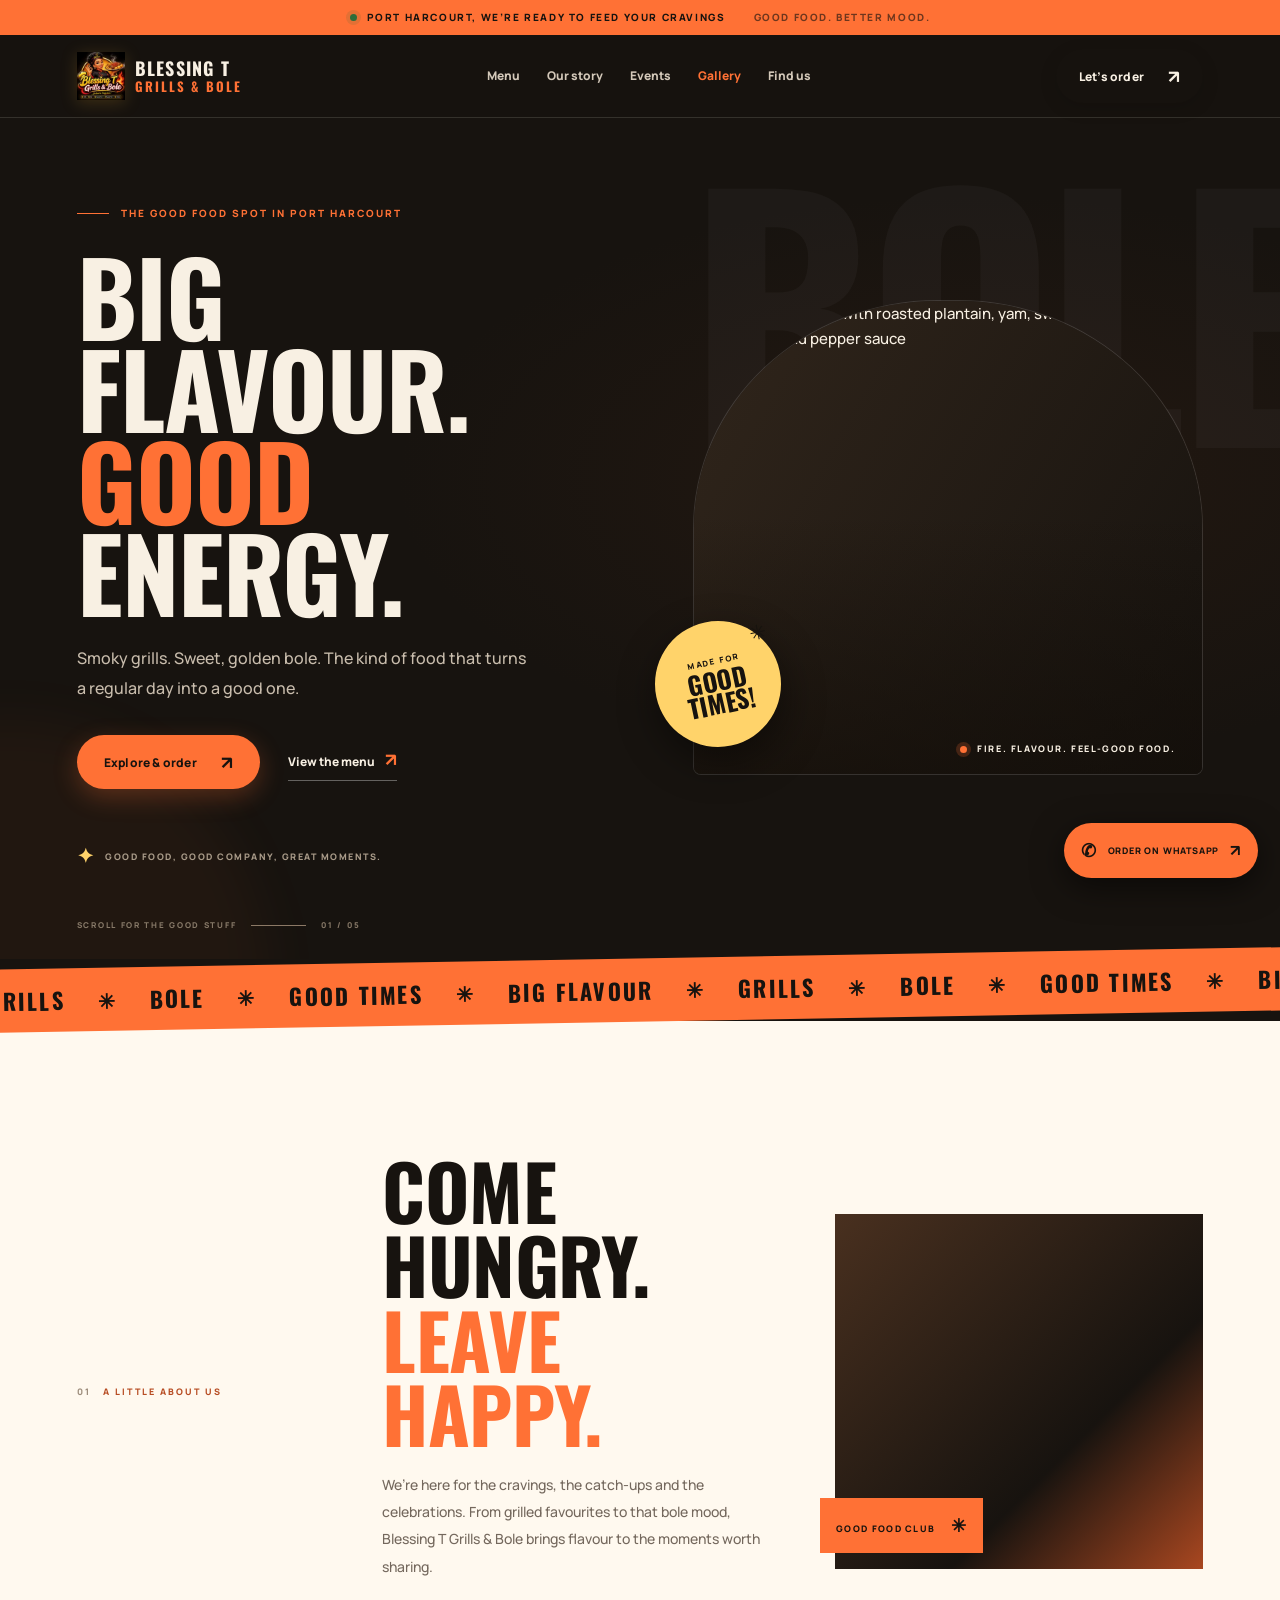
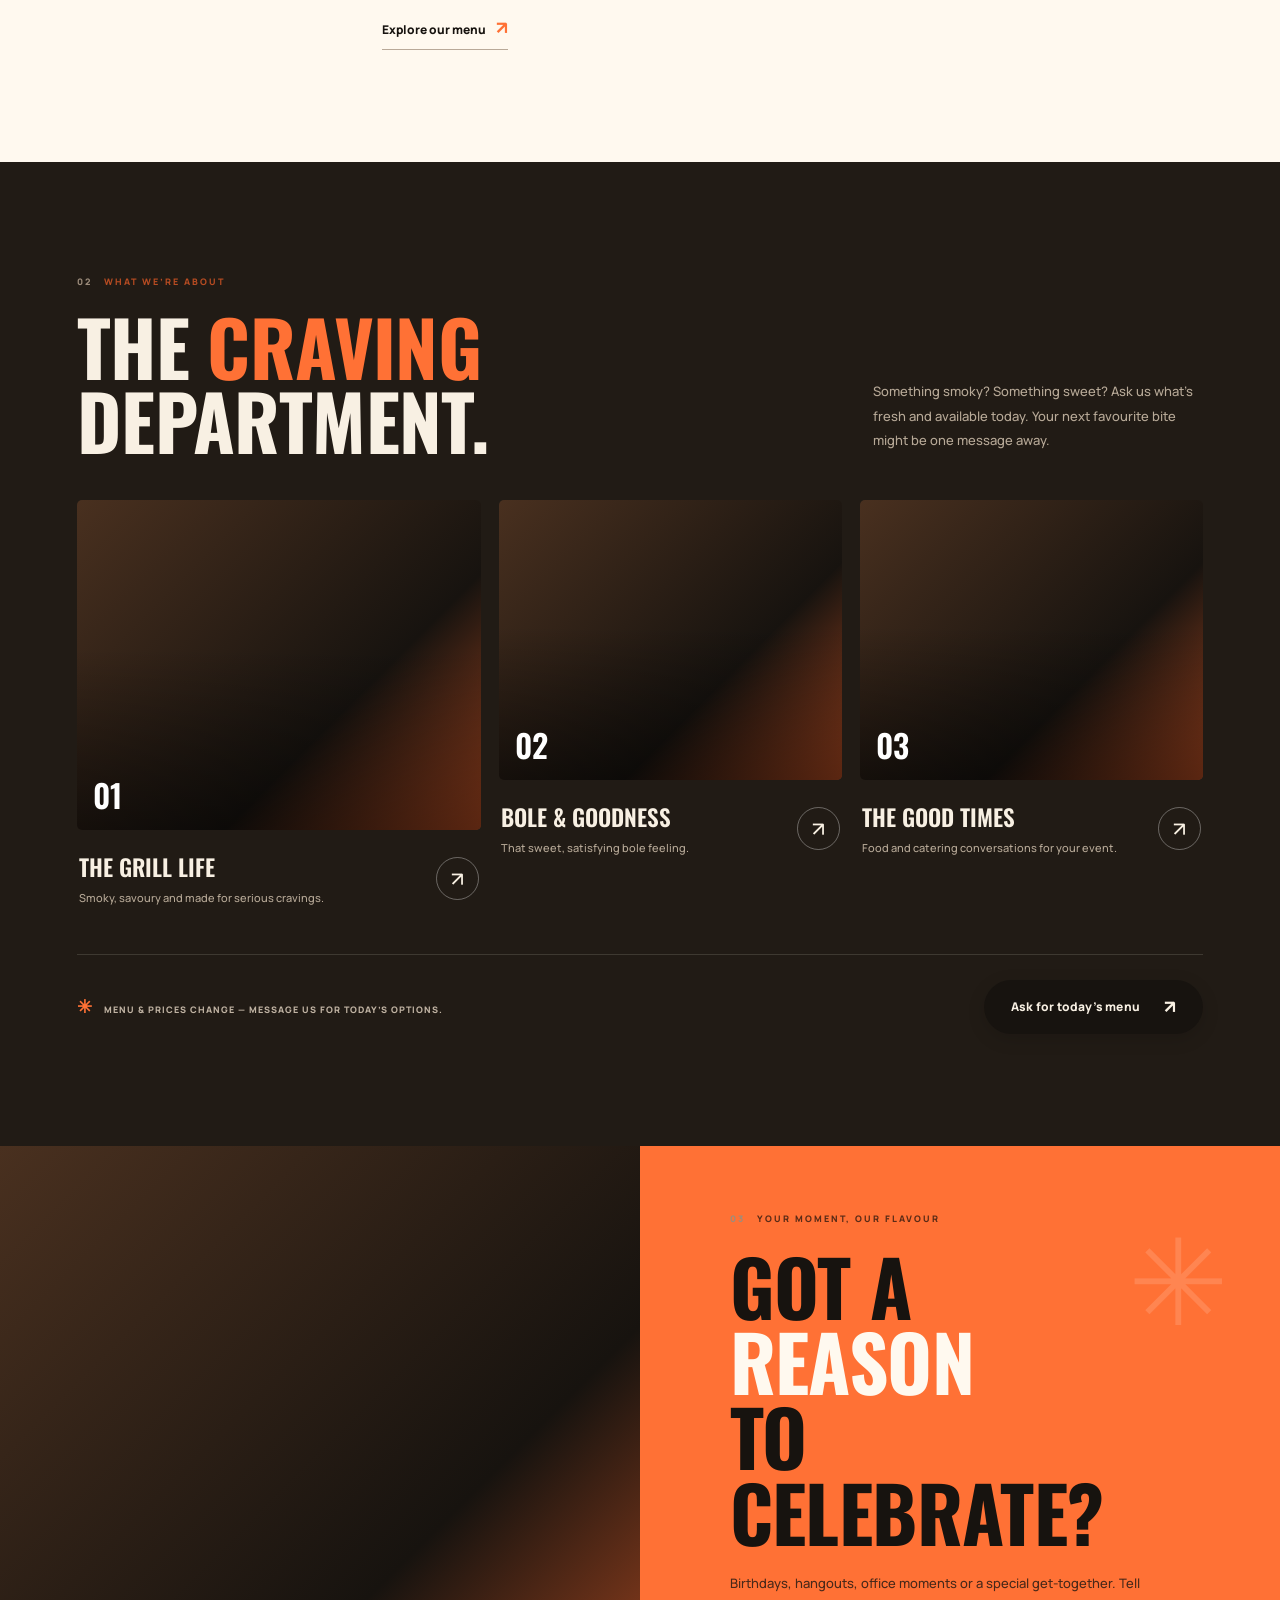
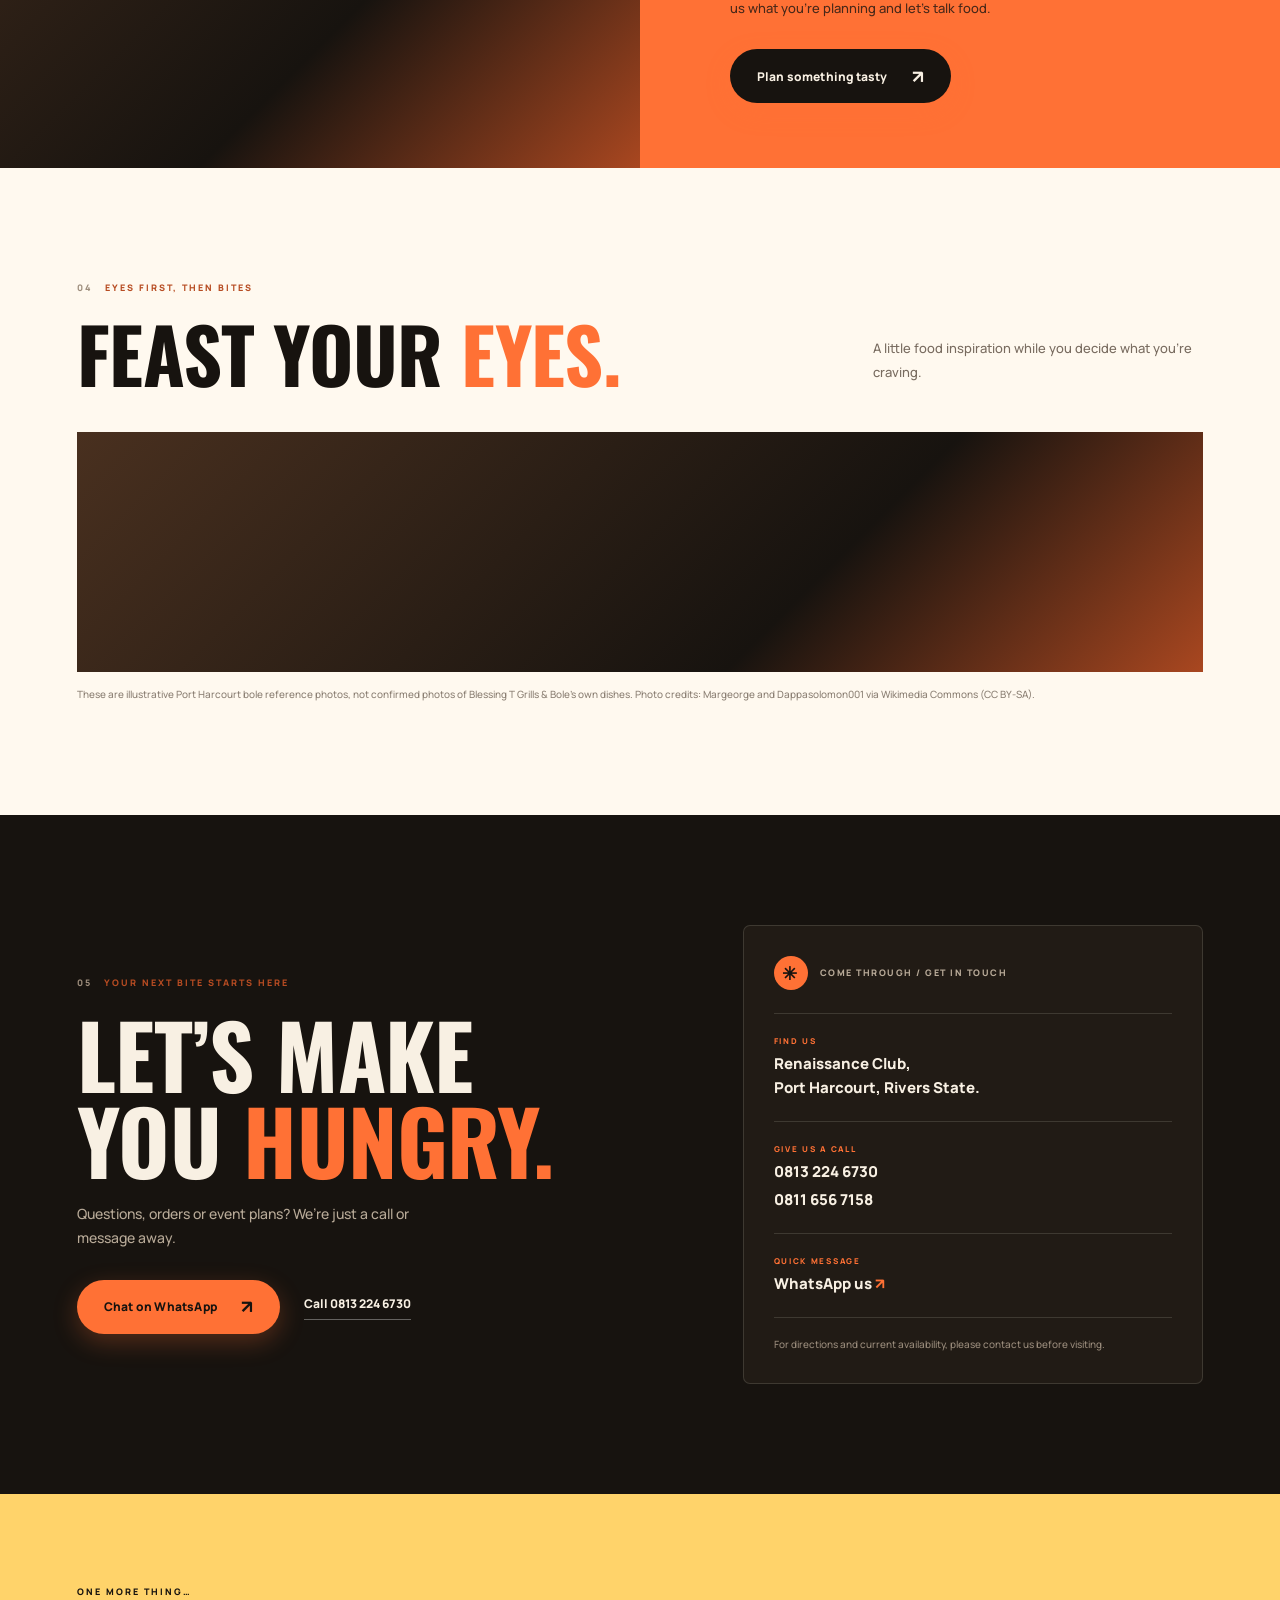
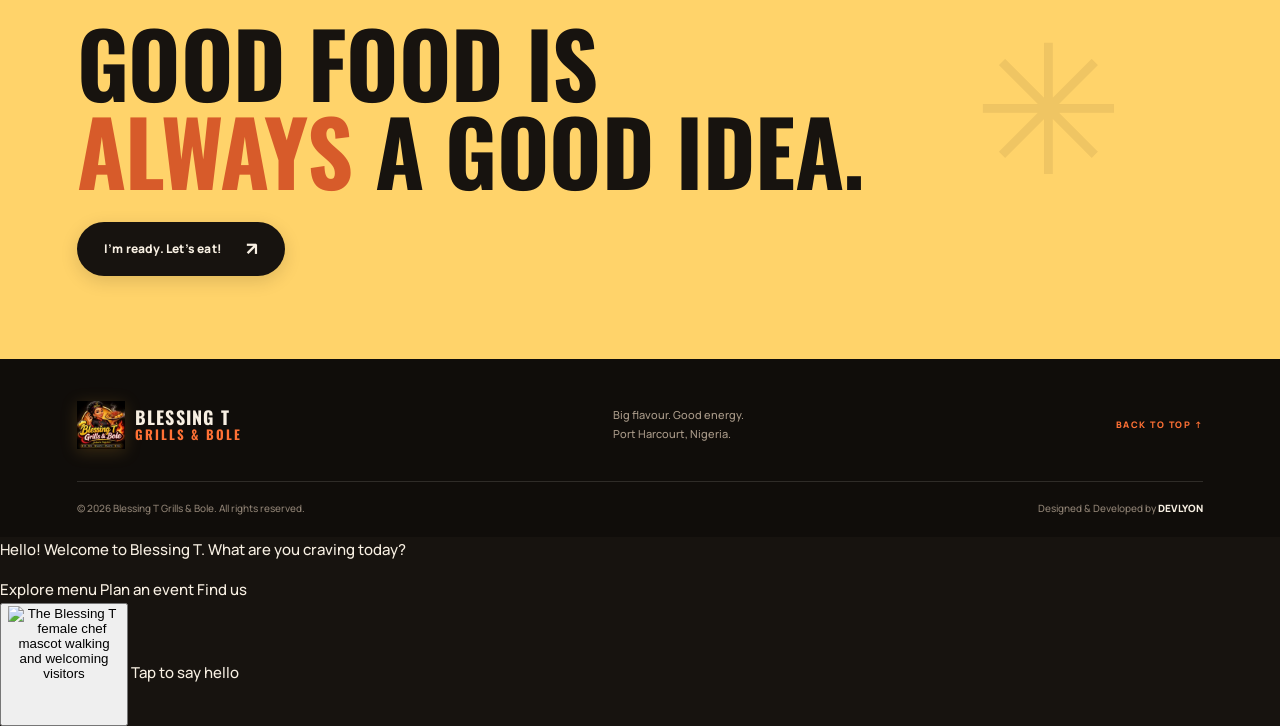
==== commit 608cb7da: "Replace static mascot with interactive chef ambassador" ====
--- a/index.html
+++ b/index.html
@@ -81,6 +81,19 @@
   <footer class="site-footer"><div class="wrap footer-main"><a class="brand footer-brand" href="#home"><img class="brand-logo" src="logo.svg" alt="Blessing T Grills & Bole mascot logo"><span class="brand-copy">BLESSING T <b>GRILLS & BOLE</b></span></a><p>Big flavour. Good energy.<br>Port Harcourt, Nigeria.</p><a class="footer-top" href="#home">BACK TO TOP ↑</a></div><div class="wrap footer-bottom"><span>© <span id="year"></span> Blessing T Grills & Bole. All rights reserved.</span><span class="credit">Designed & Developed by <a href="https://devlyon.pages.dev/" target="_blank" rel="noopener">DEVLYON</a></span></div></footer>
   <a class="floating-order" href="https://wa.me/2348132246730?text=Hello%20Blessing%20T%20Grills%20%26%20Bole%2C%20I%27d%20like%20to%20order." aria-label="Order on WhatsApp"><span class="wa-icon">✆</span><span>ORDER ON WHATSAPP</span><b>↗</b></a>
   <script src="main.js"></script>
-<a class="live-mascot" href="https://wa.me/2348132246730?text=Hello%20Blessing%20T%20Grills%20%26%20Bole!%20I%27d%20like%20to%20order." aria-label="Chat with Blessing T Grills and Bole"><span class="mascot-speech">Hi! Hungry? <b>Let’s order!</b></span><span class="mascot-window"><img src="logo.svg" alt="" aria-hidden="true"></span></a>
+  <aside class="chef-mascot" id="chefMascot" aria-label="Blessing T chef mascot">
+    <div class="chef-mascot-bubble" id="chefBubble" aria-live="polite">
+      <p id="chefMessage">Hello! Welcome to Blessing T. What are you craving today?</p>
+      <div class="chef-mascot-actions">
+        <a href="menu.html">Explore menu</a>
+        <a href="#events">Plan an event</a>
+        <a href="#contact">Find us</a>
+      </div>
+    </div>
+    <button class="chef-mascot-trigger" id="chefMascotTrigger" type="button" aria-expanded="false" aria-controls="chefBubble" aria-label="Say hello to the Blessing T chef">
+      <img id="chefMascotImage" src="assets/chef-walk.gif" data-walk="assets/chef-walk.gif" data-wave="assets/chef-wave.gif" alt="The Blessing T female chef mascot walking and welcoming visitors" width="112" height="117" loading="eager" decoding="async">
+    </button>
+    <span class="chef-mascot-label">Tap to say hello</span>
+  </aside>
 </body>
 </html>
--- a/style.css
+++ b/style.css
@@ -22,3 +22,16 @@
 a:focus-visible,button:focus-visible{outline:3px solid var(--yellow);outline-offset:4px}
 .hero-photo img,.food-image img,.intro-image img,.event-image img,.gallery-grid img,.menu-page-card img{background:linear-gradient(120deg,#30251b,#17130f)}
 @media(max-width:760px){.btn{min-height:50px;padding-inline:22px}.floating-order{border:1px solid #ffffff40}}
+
+/* Blessing T live chef mascot: cropped from the approved logo artwork, plate excluded */
+.live-mascot{position:fixed;z-index:39;left:14px;bottom:18px;width:154px;height:224px;display:flex;align-items:flex-end;justify-content:center;pointer-events:auto;animation:chef-walk 1.05s ease-in-out infinite;transform-origin:50% 100%;filter:drop-shadow(0 12px 12px #0008)}
+.mascot-window{position:relative;display:block;width:154px;height:178px;overflow:hidden;isolation:isolate}
+.mascot-window img{position:absolute;display:block!important;visibility:visible!important;max-width:none;width:338px;height:338px;left:-35px;top:-5px;object-fit:cover;object-position:top left;mix-blend-mode:screen}
+.mascot-speech{position:absolute;z-index:2;left:38px;top:0;padding:7px 11px;background:#fff8e9;color:#20150d;border:2px solid #f2b52e;border-radius:15px 15px 15px 4px;font:800 10px/1.2 var(--body);white-space:nowrap;box-shadow:0 5px 15px #0005;animation:chef-bubble 2.4s ease-in-out infinite}
+.mascot-speech b{color:#bd2c1c}
+@keyframes chef-walk{0%,100%{transform:translateY(0) rotate(-1deg)}25%{transform:translateY(-5px) rotate(1.5deg)}50%{transform:translateY(0) rotate(-1deg)}75%{transform:translateY(-4px) rotate(1deg)}}
+@keyframes chef-bubble{0%,100%{transform:translateY(0)}50%{transform:translateY(-3px)}}
+.live-mascot:hover{animation-duration:.42s;filter:drop-shadow(0 14px 18px #ffb52b55)}
+.live-mascot:focus-visible{outline:3px solid var(--yellow);outline-offset:3px;border-radius:16px}
+@media(max-width:760px){.live-mascot{left:3px;bottom:58px;width:112px;height:170px}.mascot-window{width:112px;height:128px}.mascot-window img{width:246px;height:246px;left:-25px;top:-4px}.mascot-speech{left:28px;top:0;padding:6px 8px;font-size:8px}}
+@media(prefers-reduced-motion:reduce){.live-mascot,.mascot-speech{animation:none!important}}
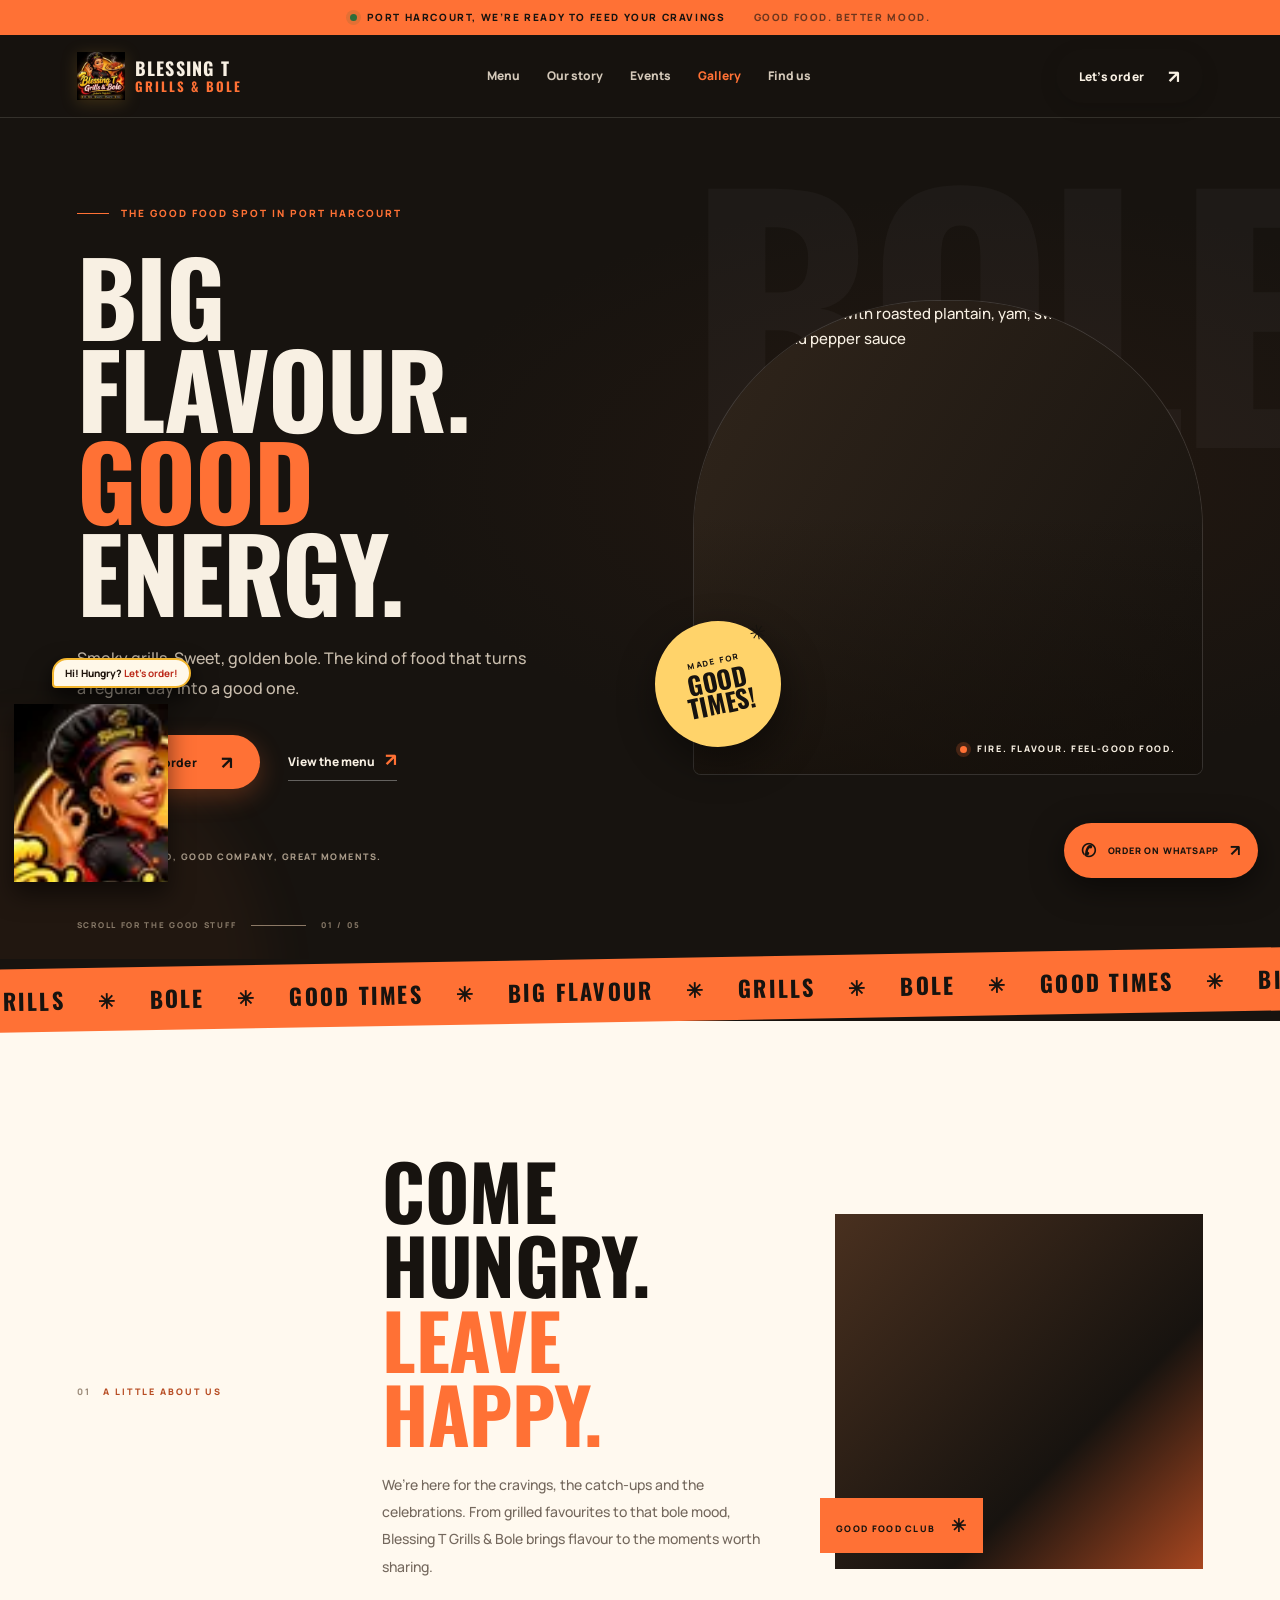
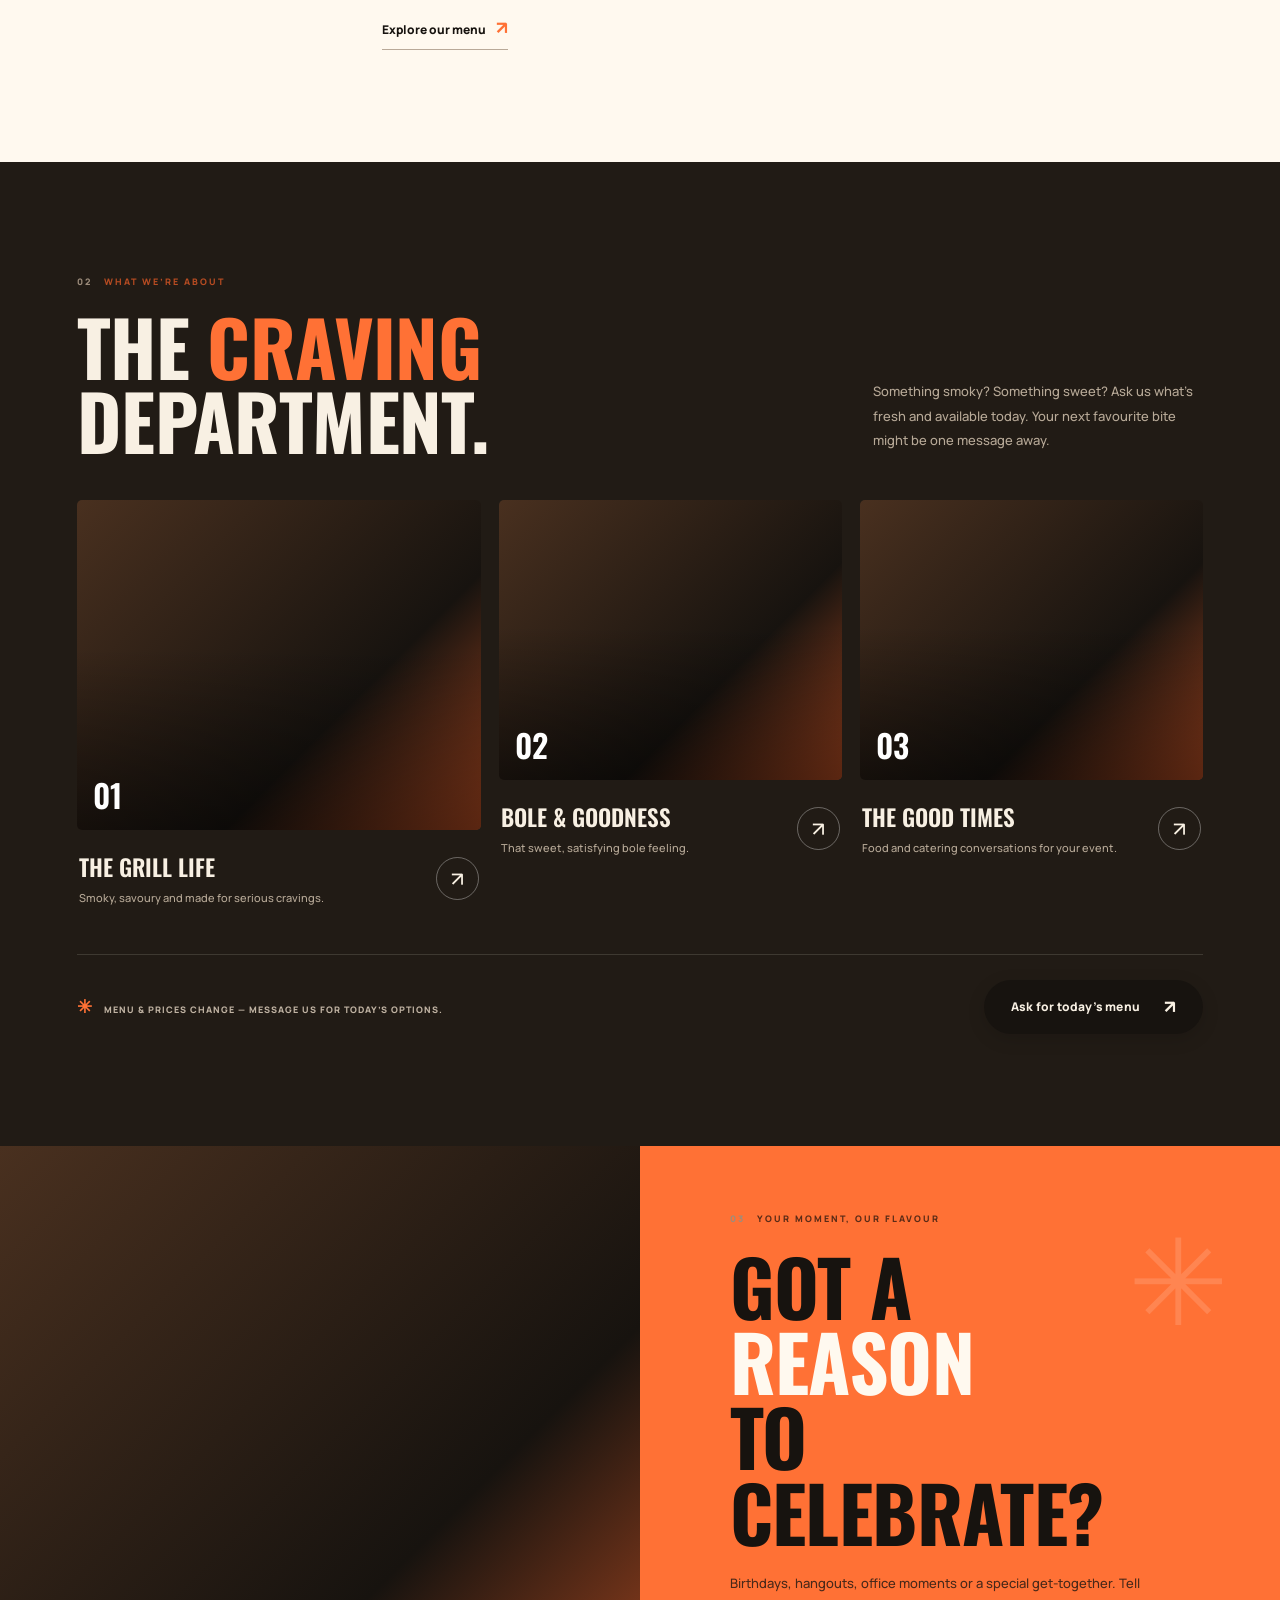
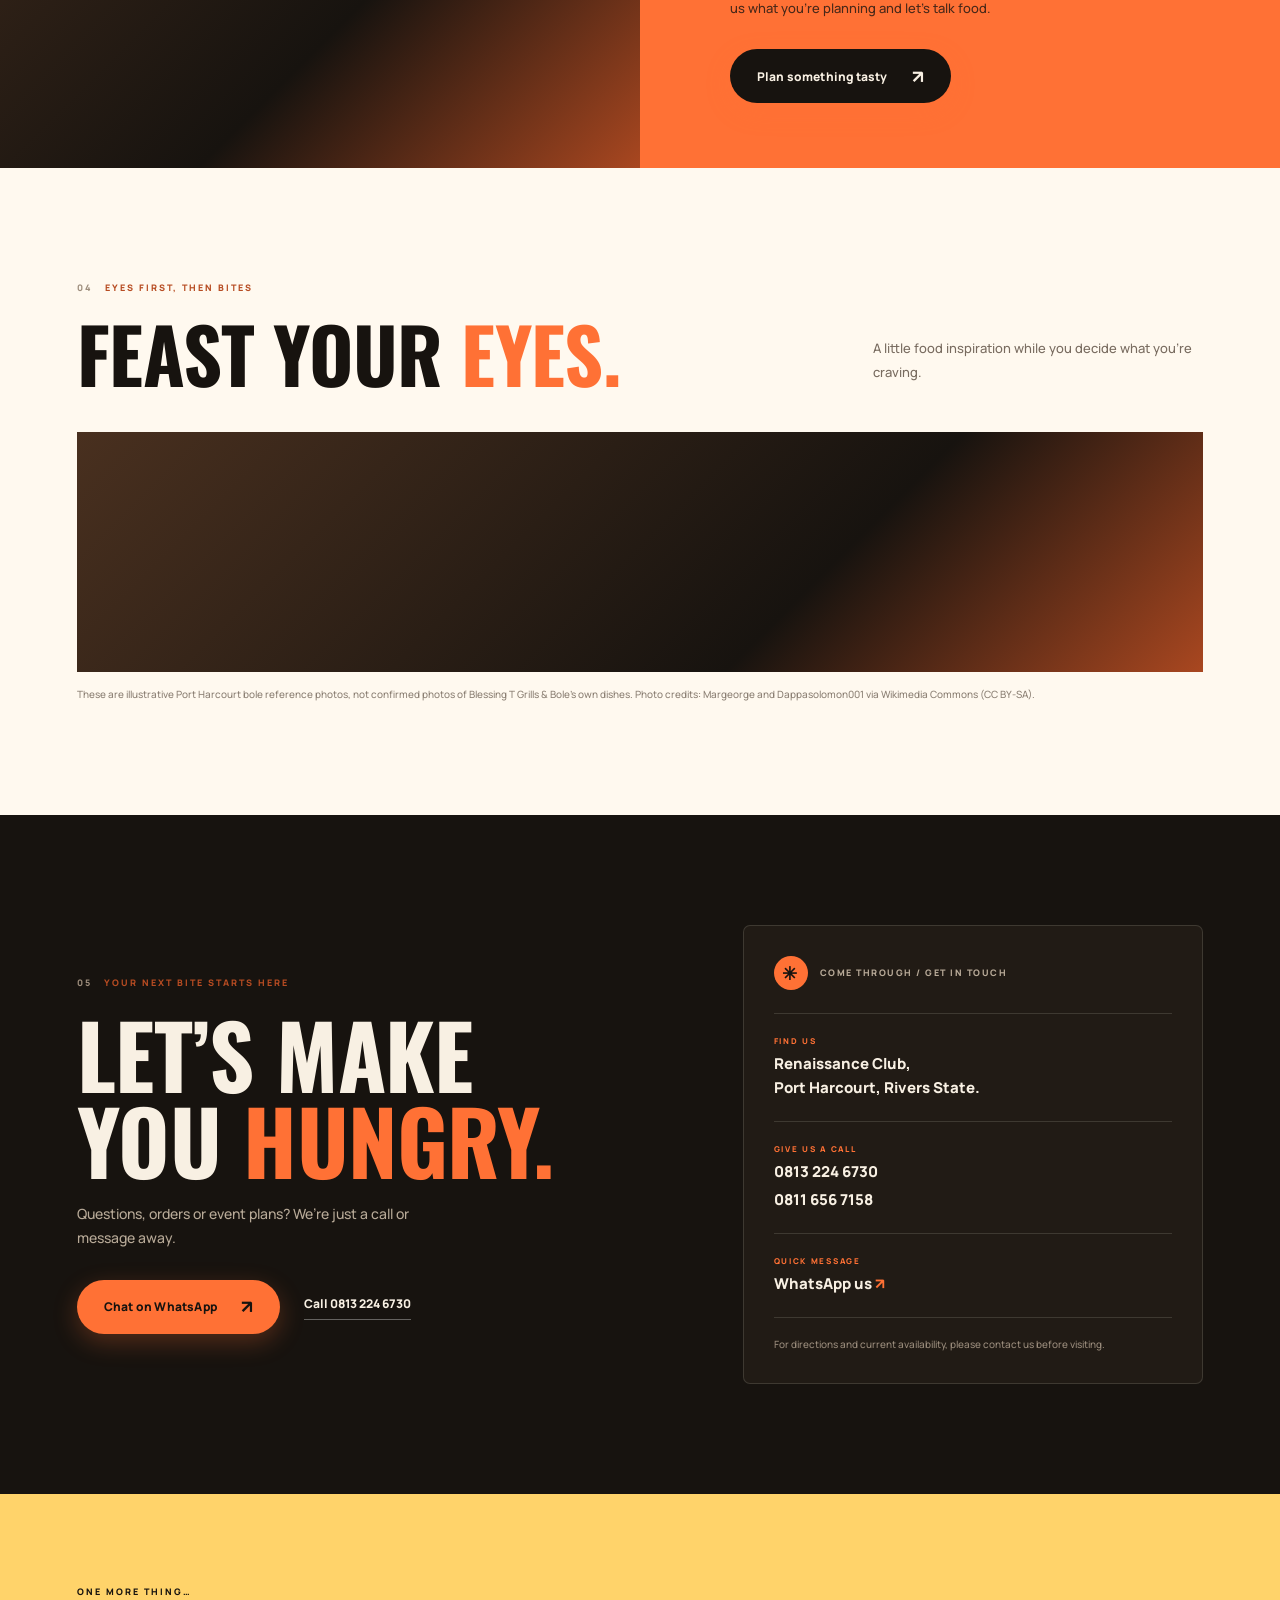
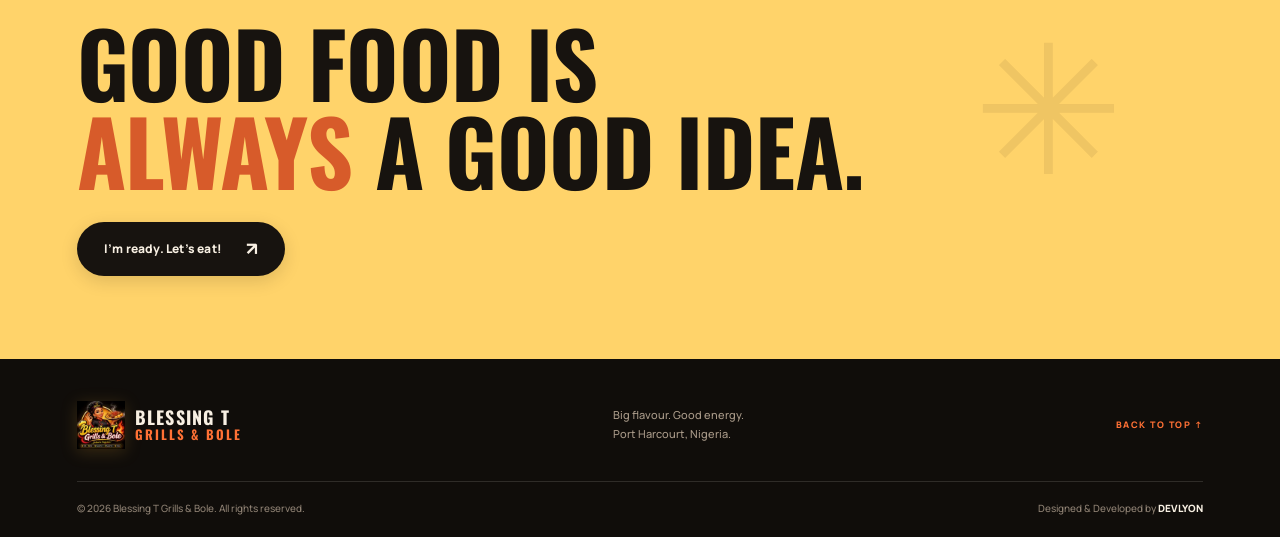
==== commit 85ee7911: "Restore original mascot markup pending verified animation assets" ====
--- a/index.html
+++ b/index.html
@@ -81,19 +81,6 @@
   <footer class="site-footer"><div class="wrap footer-main"><a class="brand footer-brand" href="#home"><img class="brand-logo" src="logo.svg" alt="Blessing T Grills & Bole mascot logo"><span class="brand-copy">BLESSING T <b>GRILLS & BOLE</b></span></a><p>Big flavour. Good energy.<br>Port Harcourt, Nigeria.</p><a class="footer-top" href="#home">BACK TO TOP ↑</a></div><div class="wrap footer-bottom"><span>© <span id="year"></span> Blessing T Grills & Bole. All rights reserved.</span><span class="credit">Designed & Developed by <a href="https://devlyon.pages.dev/" target="_blank" rel="noopener">DEVLYON</a></span></div></footer>
   <a class="floating-order" href="https://wa.me/2348132246730?text=Hello%20Blessing%20T%20Grills%20%26%20Bole%2C%20I%27d%20like%20to%20order." aria-label="Order on WhatsApp"><span class="wa-icon">✆</span><span>ORDER ON WHATSAPP</span><b>↗</b></a>
   <script src="main.js"></script>
-  <aside class="chef-mascot" id="chefMascot" aria-label="Blessing T chef mascot">
-    <div class="chef-mascot-bubble" id="chefBubble" aria-live="polite">
-      <p id="chefMessage">Hello! Welcome to Blessing T. What are you craving today?</p>
-      <div class="chef-mascot-actions">
-        <a href="menu.html">Explore menu</a>
-        <a href="#events">Plan an event</a>
-        <a href="#contact">Find us</a>
-      </div>
-    </div>
-    <button class="chef-mascot-trigger" id="chefMascotTrigger" type="button" aria-expanded="false" aria-controls="chefBubble" aria-label="Say hello to the Blessing T chef">
-      <img id="chefMascotImage" src="assets/chef-walk.gif" data-walk="assets/chef-walk.gif" data-wave="assets/chef-wave.gif" alt="The Blessing T female chef mascot walking and welcoming visitors" width="112" height="117" loading="eager" decoding="async">
-    </button>
-    <span class="chef-mascot-label">Tap to say hello</span>
-  </aside>
+<a class="live-mascot" href="https://wa.me/2348132246730?text=Hello%20Blessing%20T%20Grills%20%26%20Bole!%20I%27d%20like%20to%20order." aria-label="Chat with Blessing T Grills and Bole"><span class="mascot-speech">Hi! Hungry? <b>Let’s order!</b></span><span class="mascot-window"><img src="logo.svg" alt="" aria-hidden="true"></span></a>
 </body>
 </html>
--- a/style.css
+++ b/style.css
@@ -35,3 +35,30 @@
 .live-mascot:focus-visible{outline:3px solid var(--yellow);outline-offset:3px;border-radius:16px}
 @media(max-width:760px){.live-mascot{left:3px;bottom:58px;width:112px;height:170px}.mascot-window{width:112px;height:128px}.mascot-window img{width:246px;height:246px;left:-25px;top:-4px}.mascot-speech{left:28px;top:0;padding:6px 8px;font-size:8px}}
 @media(prefers-reduced-motion:reduce){.live-mascot,.mascot-speech{animation:none!important}}
+
+
+/* Premium animated chef ambassador */
+.chef-mascot{--chef-x:3%;position:fixed;z-index:38;left:var(--chef-x);bottom:82px;width:156px;display:flex;flex-direction:column;align-items:center;gap:2px;pointer-events:none;transition:left 1.25s cubic-bezier(.2,.75,.2,1);filter:drop-shadow(0 10px 16px #0008)}
+.chef-mascot-trigger{width:148px;height:154px;padding:0;display:grid;place-items:end center;border:0;background:transparent;cursor:pointer;pointer-events:auto;transition:transform .3s ease;transform-origin:50% 100%}
+.chef-mascot-trigger:hover{transform:translateY(-5px) scale(1.035)}
+.chef-mascot-trigger img{width:140px;height:146px;object-fit:contain;object-position:center bottom;image-rendering:auto}
+.chef-mascot.is-waving .chef-mascot-trigger{transform:translateY(-4px) rotate(-2deg)}
+.chef-mascot-bubble{position:absolute;bottom:160px;left:8px;width:min(260px,calc(100vw - 42px));padding:14px 15px 12px;background:#fff8e9;color:#21170f;border:2px solid #e8ad35;border-radius:17px 17px 17px 5px;box-shadow:0 12px 35px #0007;opacity:0;visibility:hidden;transform:translateY(8px) scale(.97);transform-origin:bottom left;transition:opacity .22s,transform .22s,visibility .22s;pointer-events:none}
+.chef-mascot.is-open .chef-mascot-bubble{opacity:1;visibility:visible;transform:translateY(0) scale(1);pointer-events:auto}
+.chef-mascot-bubble:after{content:"";position:absolute;left:19px;bottom:-9px;width:14px;height:14px;background:#fff8e9;border-right:2px solid #e8ad35;border-bottom:2px solid #e8ad35;transform:rotate(45deg)}
+.chef-mascot-bubble p{margin:0 0 11px;font:800 12px/1.55 var(--body)}
+.chef-mascot-actions{display:flex;flex-wrap:wrap;gap:6px}
+.chef-mascot-actions a{padding:6px 9px;border-radius:999px;background:#21170f;color:#ffd36a;font:800 9px/1.2 var(--body);transition:background .2s,color .2s,transform .2s}
+.chef-mascot-actions a:hover{background:#b92d21;color:#fff;transform:translateY(-2px)}
+.chef-mascot-label{padding:4px 9px;border:1px solid #e8ad3580;border-radius:999px;background:#17130fdd;color:#ffd36a;font:800 8px/1.3 var(--body);letter-spacing:.7px;opacity:.86;pointer-events:none}
+.chef-mascot-trigger:focus-visible{outline:3px solid #ffd36a;outline-offset:2px;border-radius:20px}
+@media(max-width:760px){
+ .chef-mascot{bottom:78px;width:112px;left:var(--chef-x);gap:0}
+ .chef-mascot-trigger{width:108px;height:116px}
+ .chef-mascot-trigger img{width:104px;height:109px}
+ .chef-mascot-bubble{bottom:121px;left:0;width:min(236px,calc(100vw - 34px));padding:11px 12px}
+ .chef-mascot-bubble p{font-size:11px}
+ .chef-mascot-label{font-size:7px}
+}
+@media(max-width:390px){.chef-mascot{bottom:75px}.chef-mascot-trigger{width:94px;height:104px}.chef-mascot-trigger img{width:94px;height:99px}.chef-mascot-bubble{bottom:108px}}
+@media(prefers-reduced-motion:reduce){.chef-mascot,.chef-mascot-trigger,.chef-mascot-bubble,.chef-mascot-actions a{transition:none!important}}
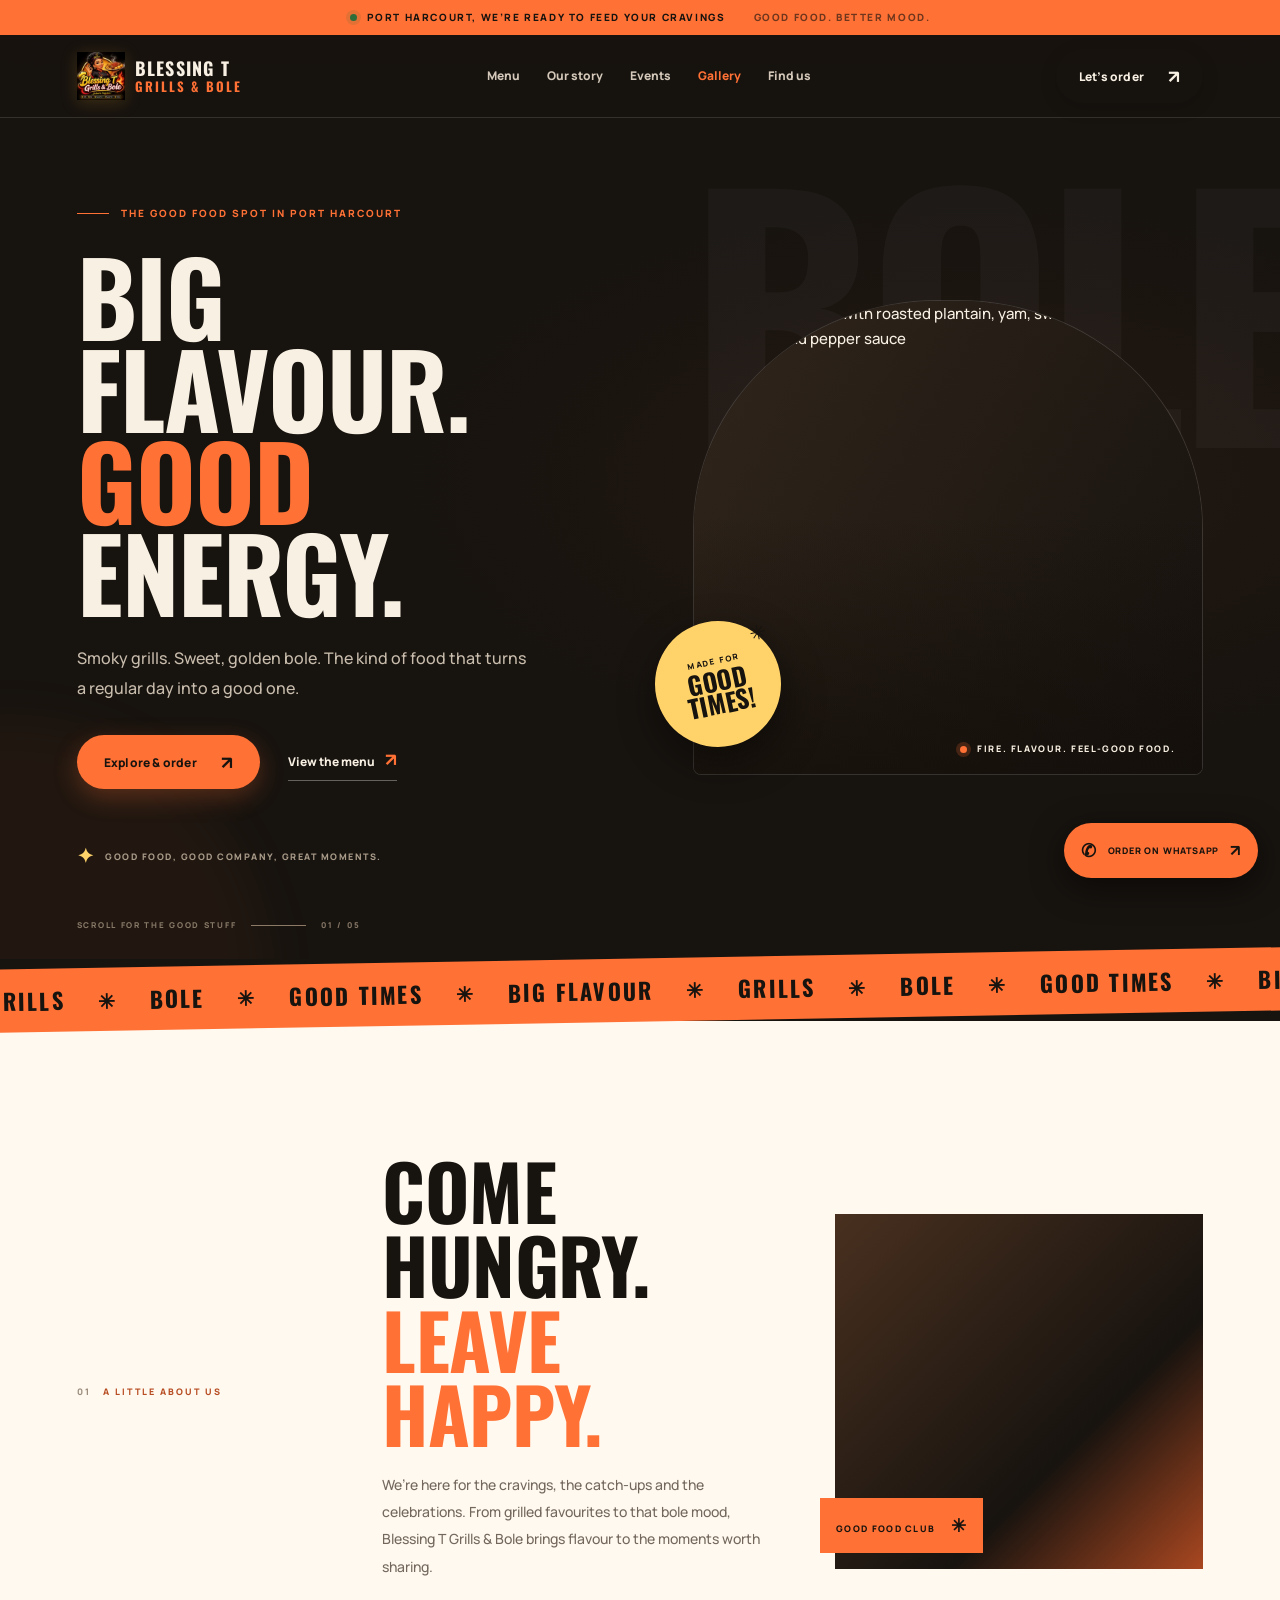
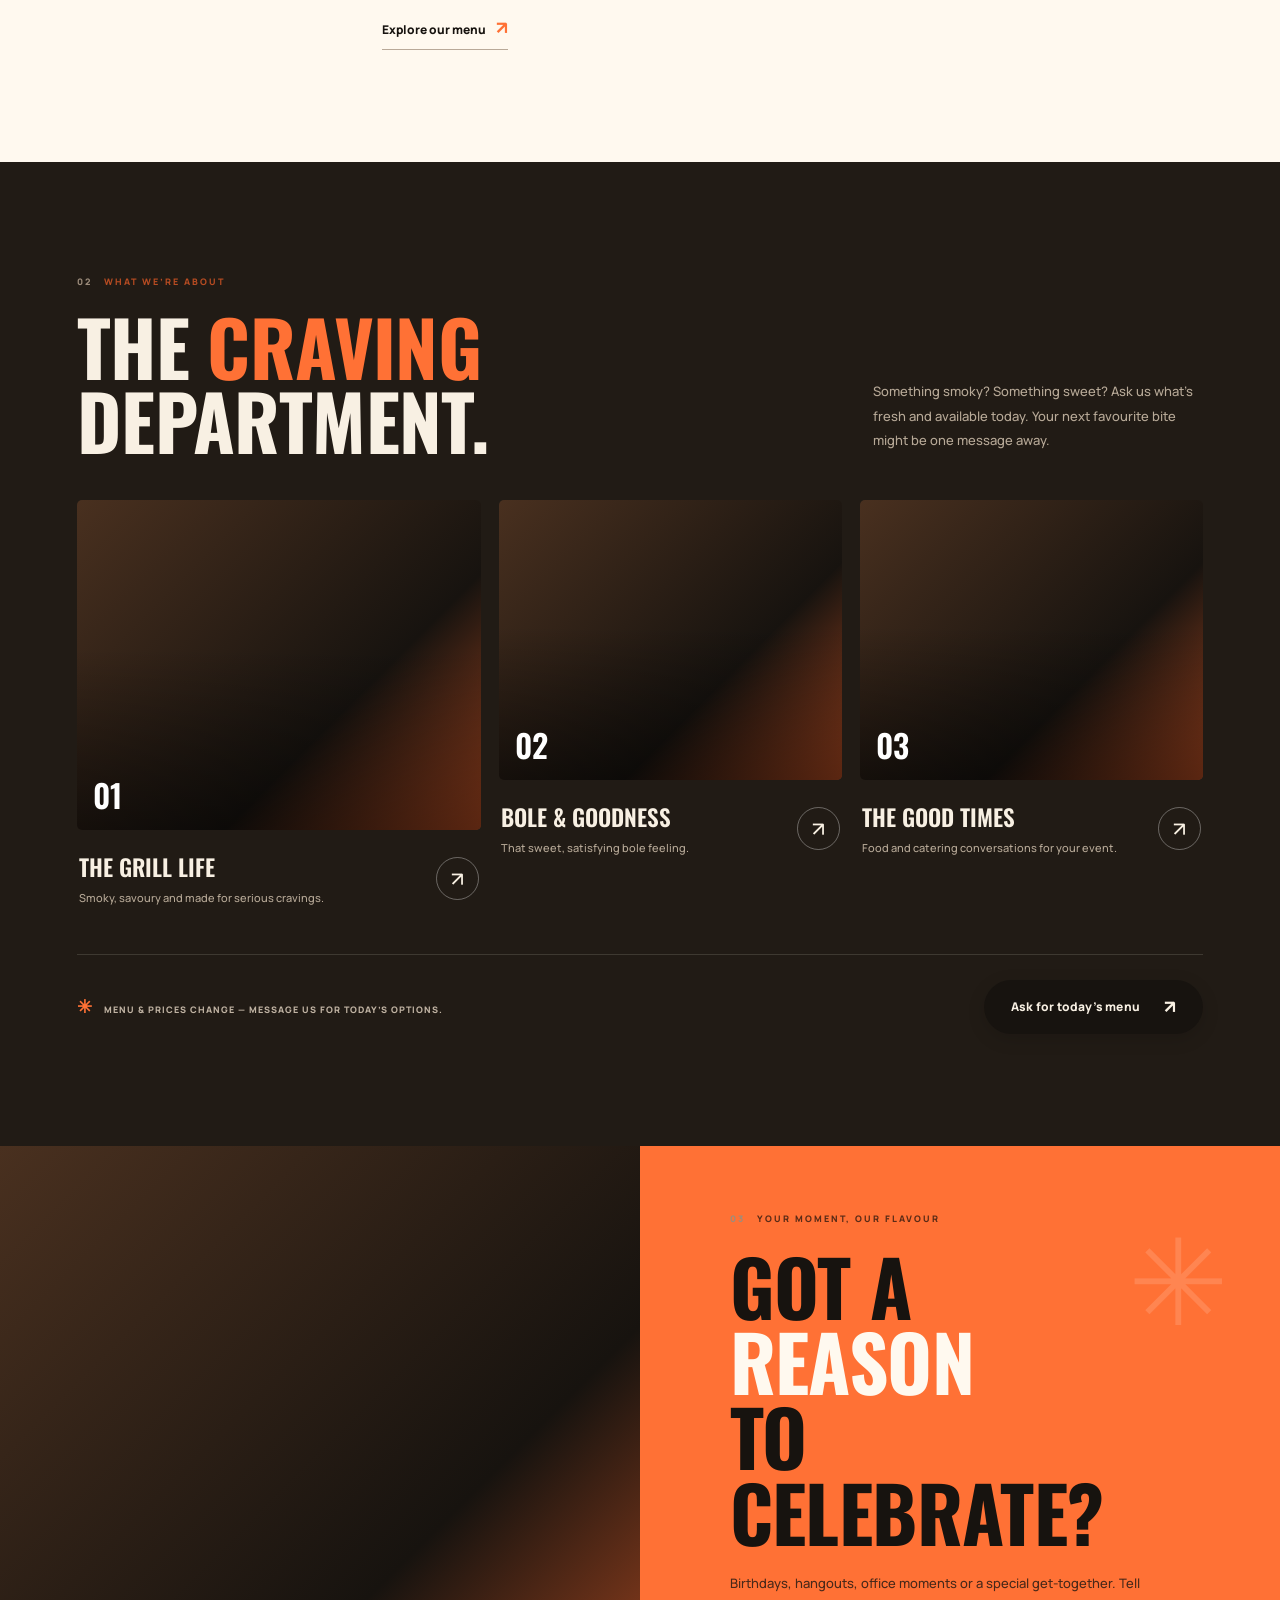
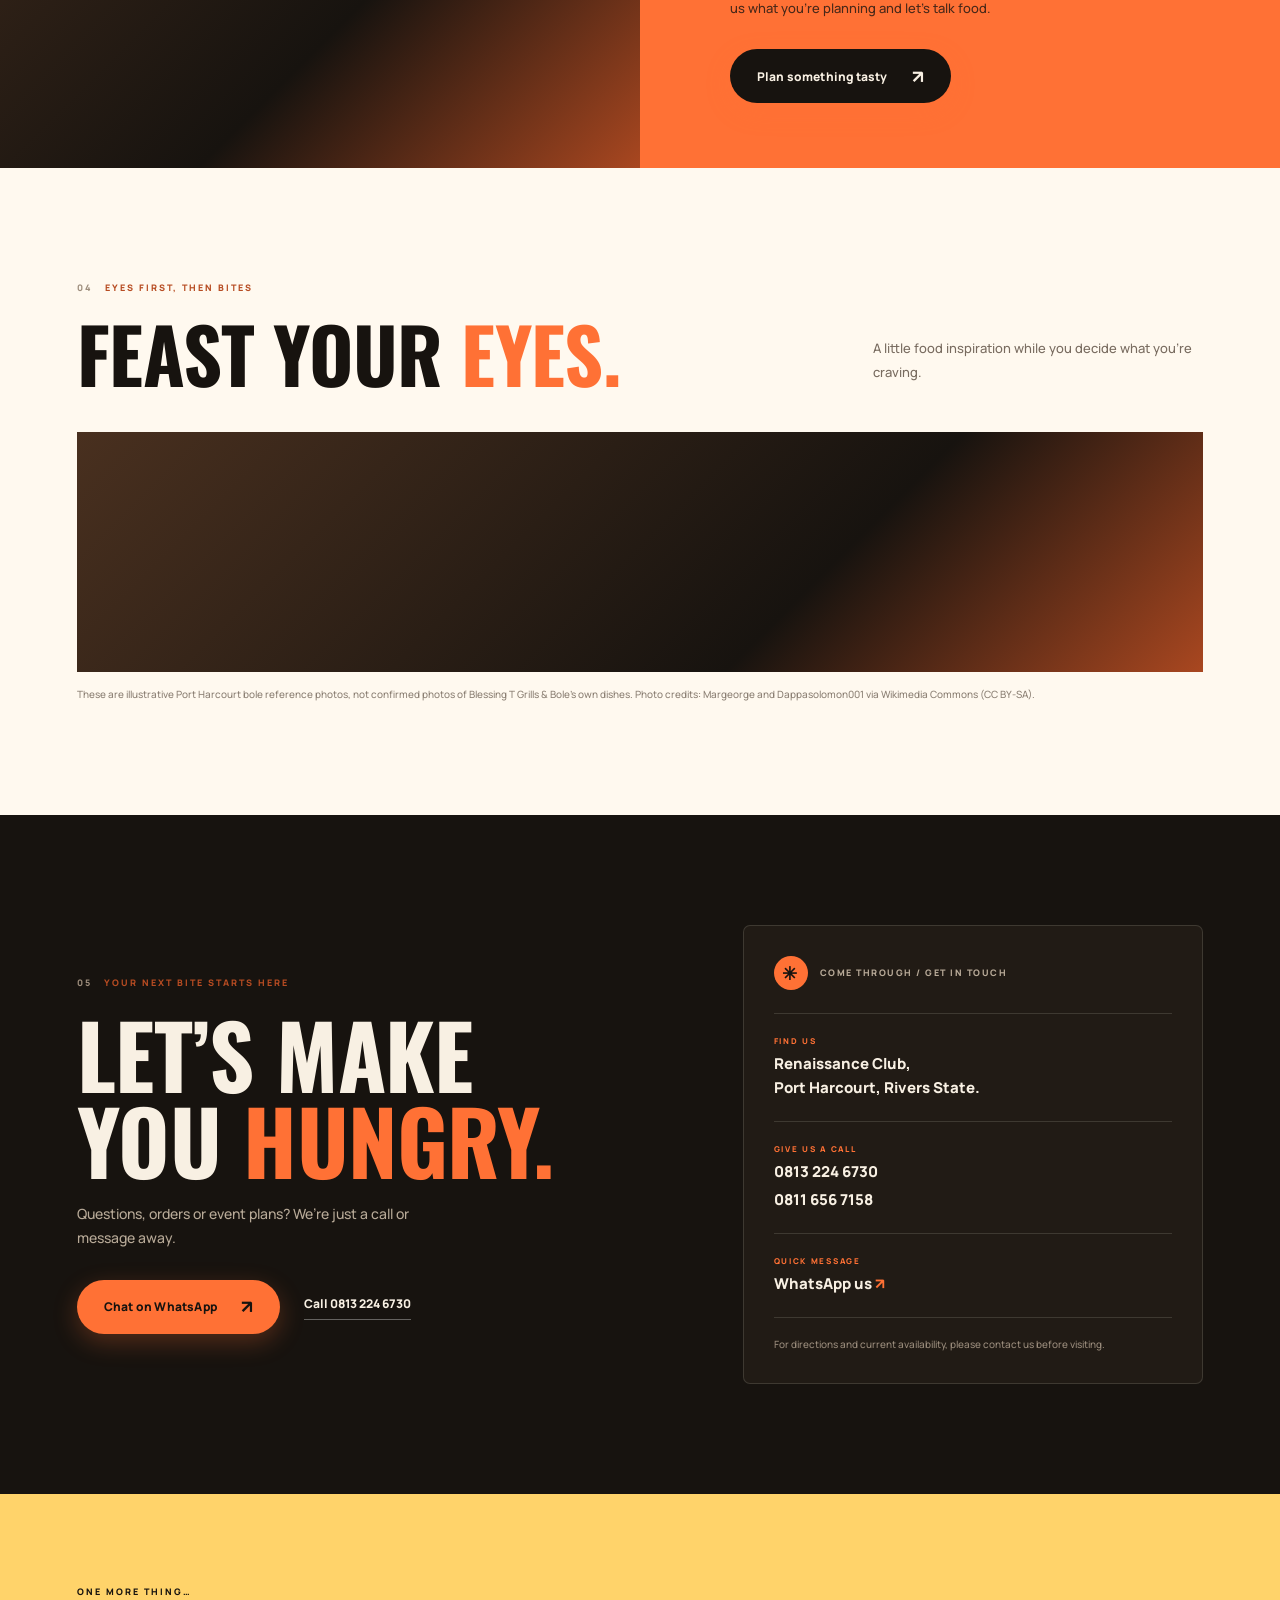
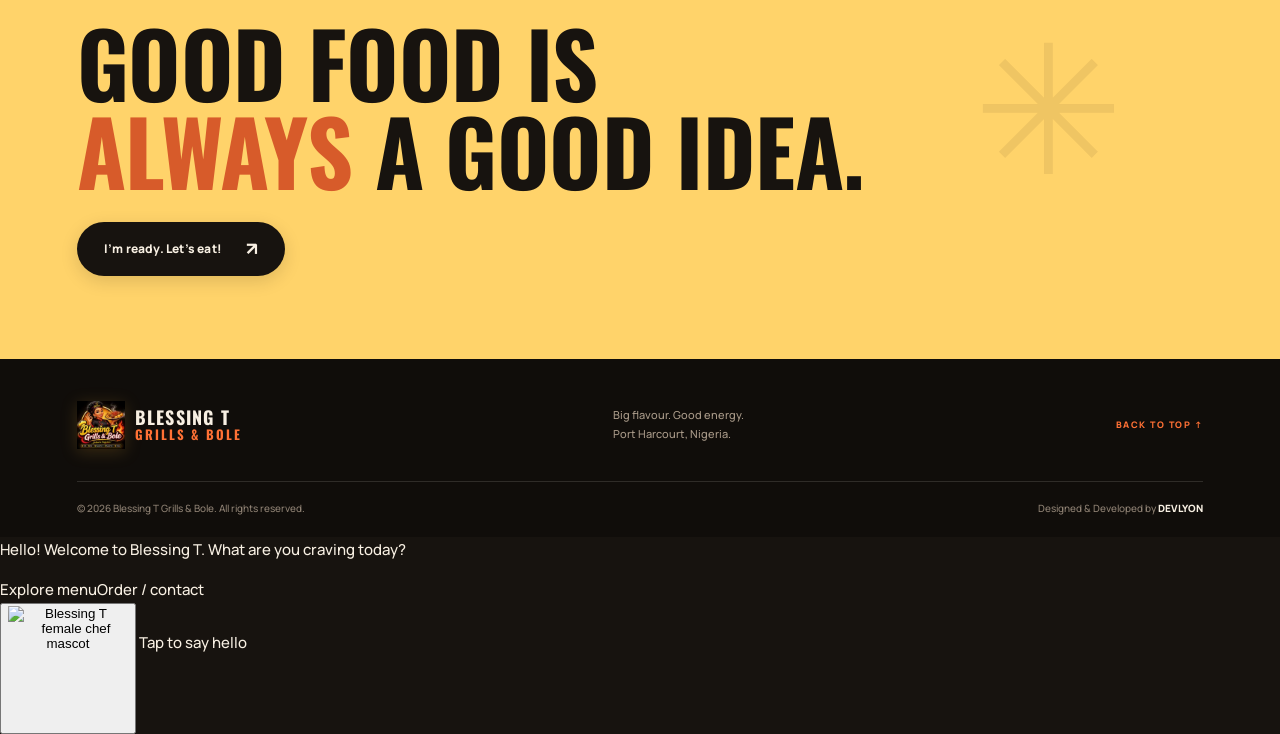
==== commit 4c46494b: "Integrate animated interactive Blessing T chef mascot" ====
--- a/index.html
+++ b/index.html
@@ -81,6 +81,17 @@
   <footer class="site-footer"><div class="wrap footer-main"><a class="brand footer-brand" href="#home"><img class="brand-logo" src="logo.svg" alt="Blessing T Grills & Bole mascot logo"><span class="brand-copy">BLESSING T <b>GRILLS & BOLE</b></span></a><p>Big flavour. Good energy.<br>Port Harcourt, Nigeria.</p><a class="footer-top" href="#home">BACK TO TOP ↑</a></div><div class="wrap footer-bottom"><span>© <span id="year"></span> Blessing T Grills & Bole. All rights reserved.</span><span class="credit">Designed & Developed by <a href="https://devlyon.pages.dev/" target="_blank" rel="noopener">DEVLYON</a></span></div></footer>
   <a class="floating-order" href="https://wa.me/2348132246730?text=Hello%20Blessing%20T%20Grills%20%26%20Bole%2C%20I%27d%20like%20to%20order." aria-label="Order on WhatsApp"><span class="wa-icon">✆</span><span>ORDER ON WHATSAPP</span><b>↗</b></a>
   <script src="main.js"></script>
-<a class="live-mascot" href="https://wa.me/2348132246730?text=Hello%20Blessing%20T%20Grills%20%26%20Bole!%20I%27d%20like%20to%20order." aria-label="Chat with Blessing T Grills and Bole"><span class="mascot-speech">Hi! Hungry? <b>Let’s order!</b></span><span class="mascot-window"><img src="logo.svg" alt="" aria-hidden="true"></span></a>
+<aside class="chef-mascot" id="chefMascot" aria-label="Blessing T chef mascot">
+  <div class="chef-mascot-bubble" id="chefBubble" aria-live="polite">
+    <p id="chefMessage">Hello! Welcome to Blessing T. What are you craving today?</p>
+    <nav class="chef-mascot-actions" aria-label="Quick links">
+      <a href="#menu">Explore menu</a><a href="#contact">Order / contact</a>
+    </nav>
+  </div>
+  <button class="chef-mascot-trigger" id="chefMascotTrigger" type="button" aria-expanded="false" aria-controls="chefBubble" aria-label="Say hello to the Blessing T chef">
+    <img id="chefMascotImage" alt="Blessing T female chef mascot" width="120" height="125" loading="eager" decoding="async">
+  </button>
+  <span class="chef-mascot-label">Tap to say hello</span>
+</aside>
 </body>
 </html>
--- a/style.css
+++ b/style.css
@@ -36,29 +36,3 @@
 @media(max-width:760px){.live-mascot{left:3px;bottom:58px;width:112px;height:170px}.mascot-window{width:112px;height:128px}.mascot-window img{width:246px;height:246px;left:-25px;top:-4px}.mascot-speech{left:28px;top:0;padding:6px 8px;font-size:8px}}
 @media(prefers-reduced-motion:reduce){.live-mascot,.mascot-speech{animation:none!important}}
 
-
-/* Premium animated chef ambassador */
-.chef-mascot{--chef-x:3%;position:fixed;z-index:38;left:var(--chef-x);bottom:82px;width:156px;display:flex;flex-direction:column;align-items:center;gap:2px;pointer-events:none;transition:left 1.25s cubic-bezier(.2,.75,.2,1);filter:drop-shadow(0 10px 16px #0008)}
-.chef-mascot-trigger{width:148px;height:154px;padding:0;display:grid;place-items:end center;border:0;background:transparent;cursor:pointer;pointer-events:auto;transition:transform .3s ease;transform-origin:50% 100%}
-.chef-mascot-trigger:hover{transform:translateY(-5px) scale(1.035)}
-.chef-mascot-trigger img{width:140px;height:146px;object-fit:contain;object-position:center bottom;image-rendering:auto}
-.chef-mascot.is-waving .chef-mascot-trigger{transform:translateY(-4px) rotate(-2deg)}
-.chef-mascot-bubble{position:absolute;bottom:160px;left:8px;width:min(260px,calc(100vw - 42px));padding:14px 15px 12px;background:#fff8e9;color:#21170f;border:2px solid #e8ad35;border-radius:17px 17px 17px 5px;box-shadow:0 12px 35px #0007;opacity:0;visibility:hidden;transform:translateY(8px) scale(.97);transform-origin:bottom left;transition:opacity .22s,transform .22s,visibility .22s;pointer-events:none}
-.chef-mascot.is-open .chef-mascot-bubble{opacity:1;visibility:visible;transform:translateY(0) scale(1);pointer-events:auto}
-.chef-mascot-bubble:after{content:"";position:absolute;left:19px;bottom:-9px;width:14px;height:14px;background:#fff8e9;border-right:2px solid #e8ad35;border-bottom:2px solid #e8ad35;transform:rotate(45deg)}
-.chef-mascot-bubble p{margin:0 0 11px;font:800 12px/1.55 var(--body)}
-.chef-mascot-actions{display:flex;flex-wrap:wrap;gap:6px}
-.chef-mascot-actions a{padding:6px 9px;border-radius:999px;background:#21170f;color:#ffd36a;font:800 9px/1.2 var(--body);transition:background .2s,color .2s,transform .2s}
-.chef-mascot-actions a:hover{background:#b92d21;color:#fff;transform:translateY(-2px)}
-.chef-mascot-label{padding:4px 9px;border:1px solid #e8ad3580;border-radius:999px;background:#17130fdd;color:#ffd36a;font:800 8px/1.3 var(--body);letter-spacing:.7px;opacity:.86;pointer-events:none}
-.chef-mascot-trigger:focus-visible{outline:3px solid #ffd36a;outline-offset:2px;border-radius:20px}
-@media(max-width:760px){
- .chef-mascot{bottom:78px;width:112px;left:var(--chef-x);gap:0}
- .chef-mascot-trigger{width:108px;height:116px}
- .chef-mascot-trigger img{width:104px;height:109px}
- .chef-mascot-bubble{bottom:121px;left:0;width:min(236px,calc(100vw - 34px));padding:11px 12px}
- .chef-mascot-bubble p{font-size:11px}
- .chef-mascot-label{font-size:7px}
-}
-@media(max-width:390px){.chef-mascot{bottom:75px}.chef-mascot-trigger{width:94px;height:104px}.chef-mascot-trigger img{width:94px;height:99px}.chef-mascot-bubble{bottom:108px}}
-@media(prefers-reduced-motion:reduce){.chef-mascot,.chef-mascot-trigger,.chef-mascot-bubble,.chef-mascot-actions a{transition:none!important}}
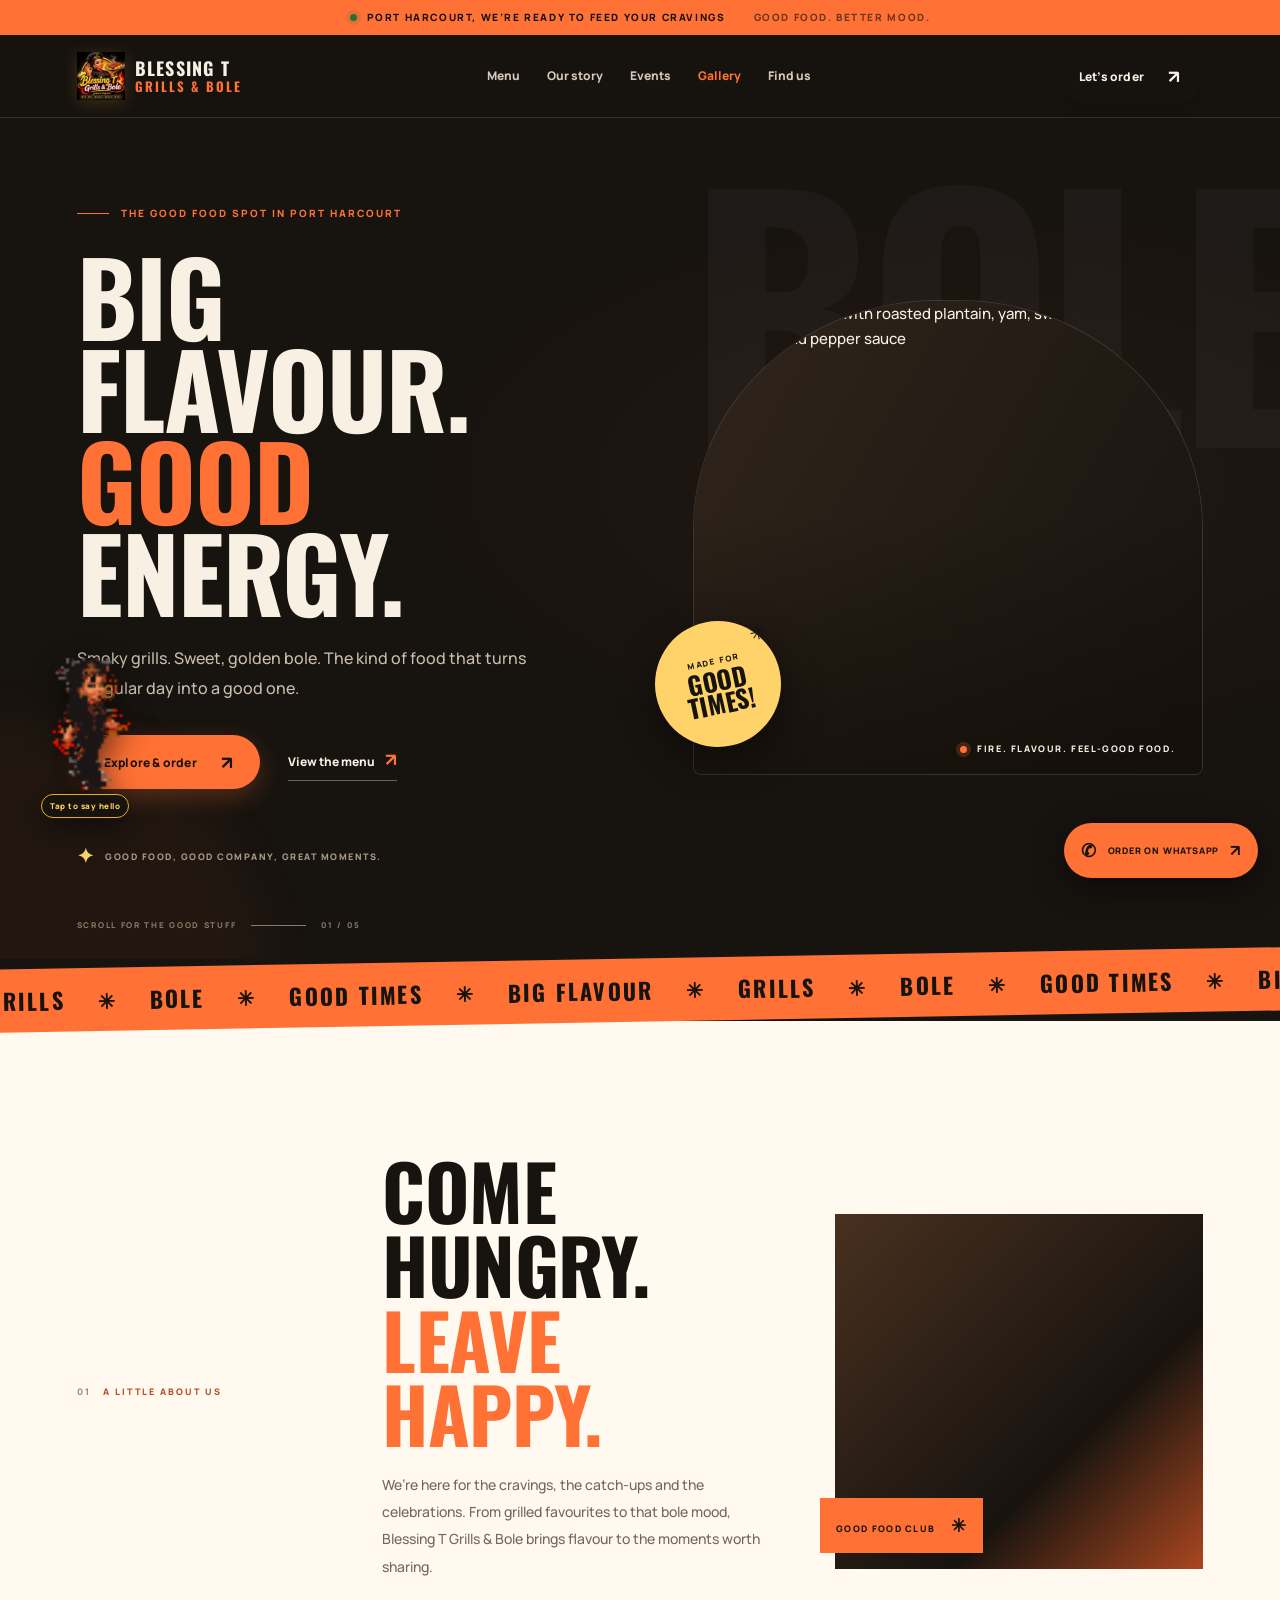
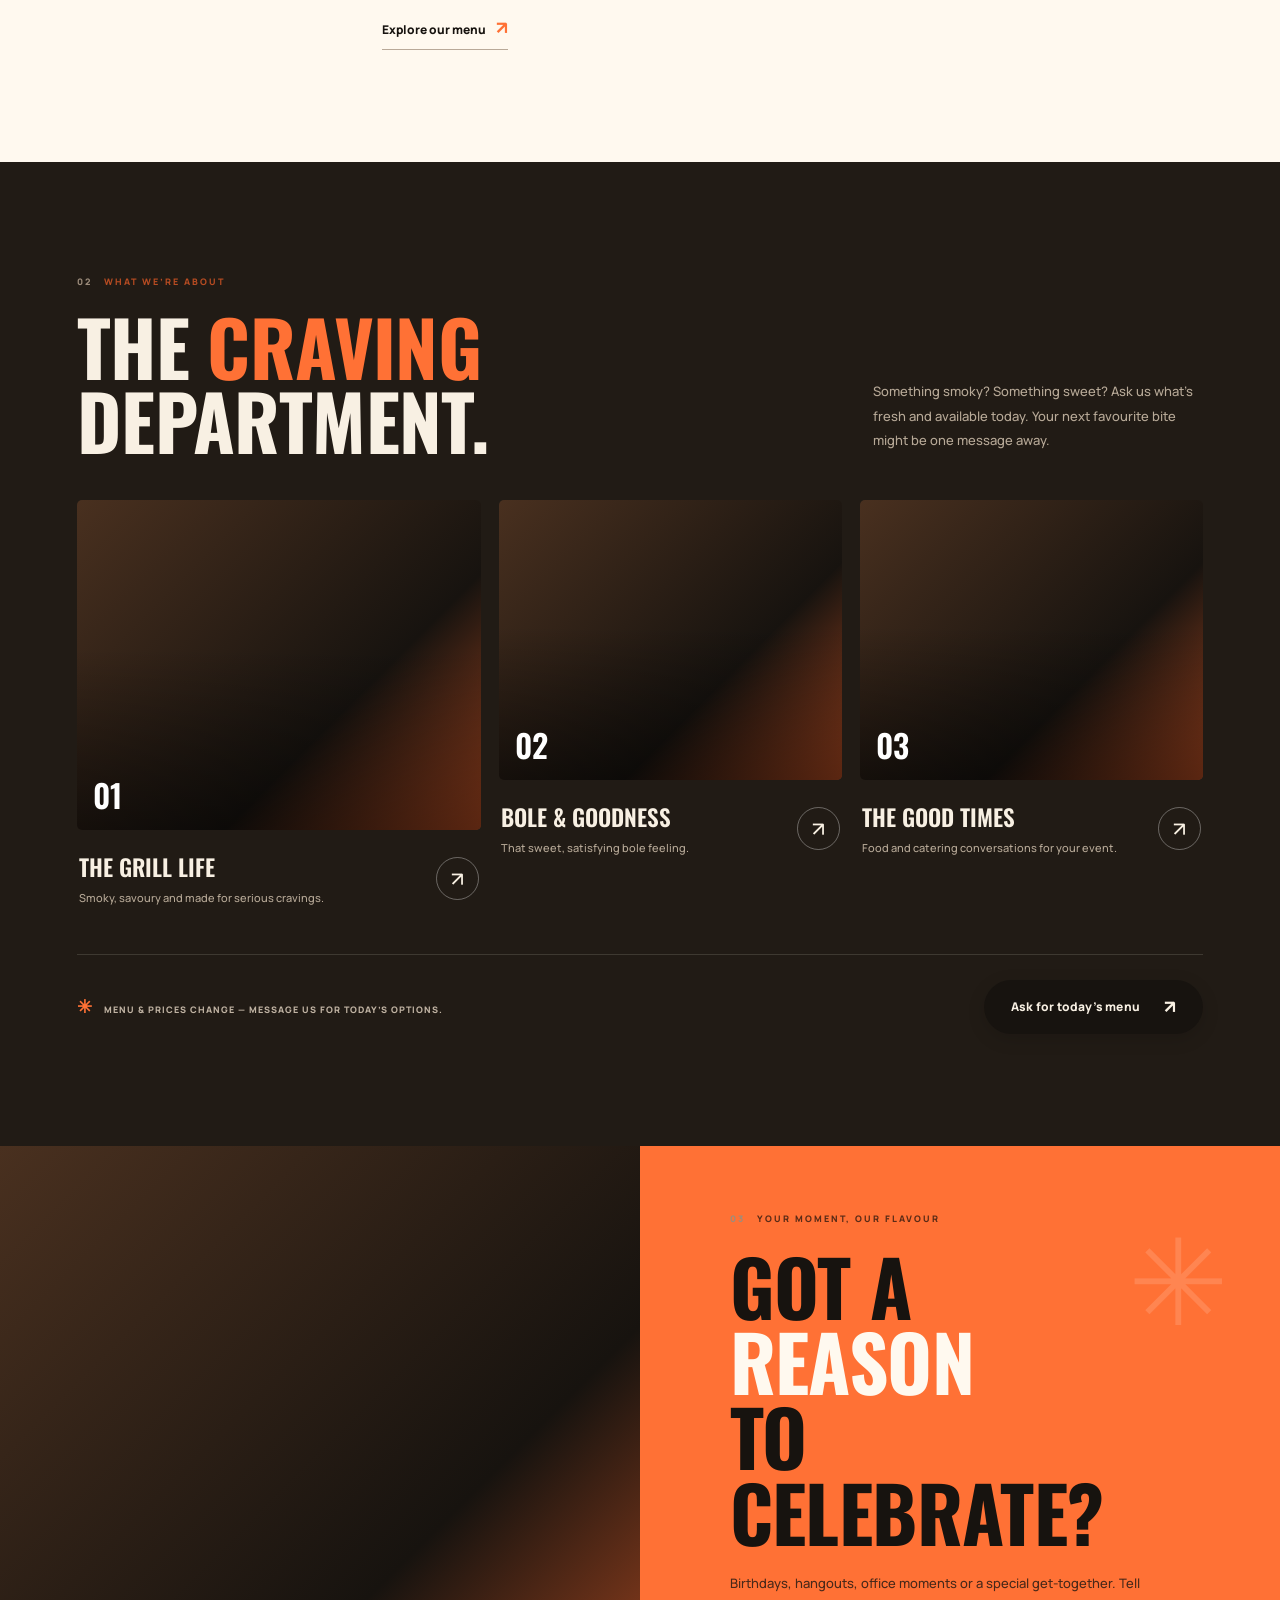
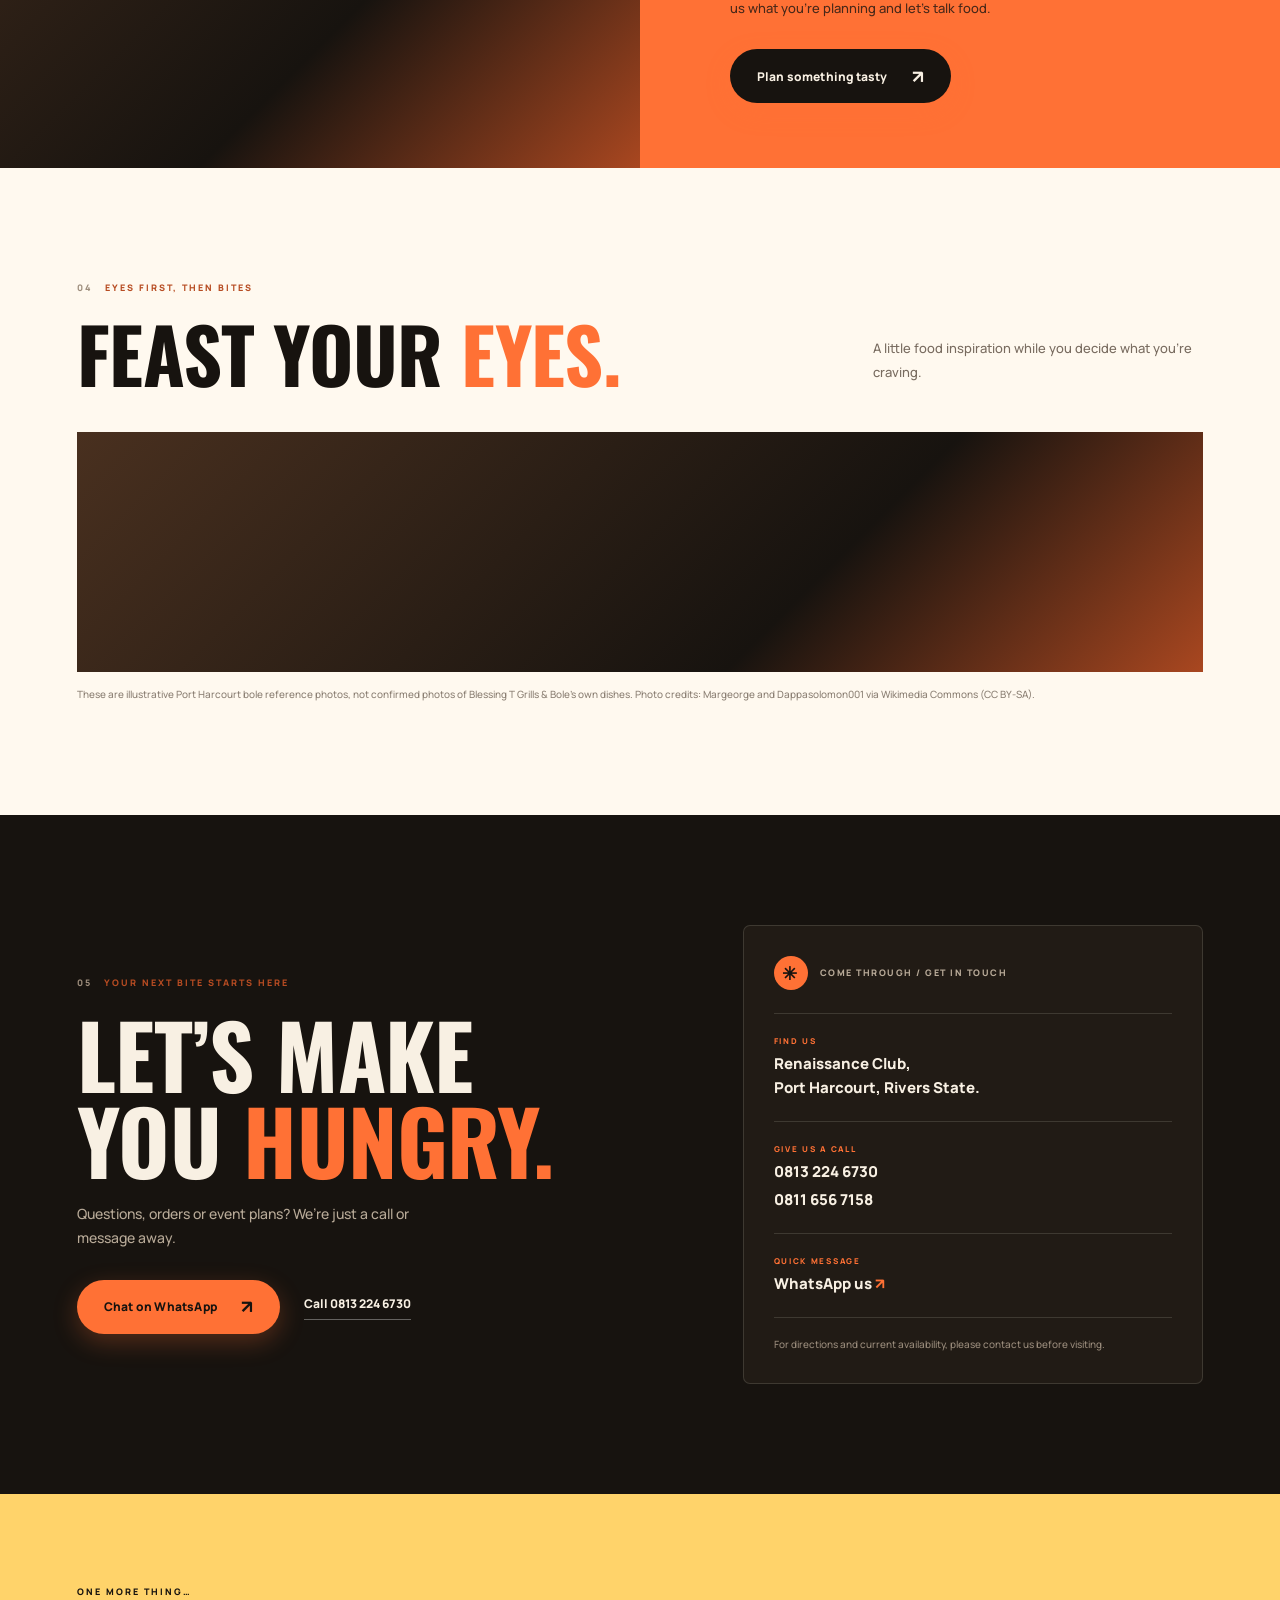
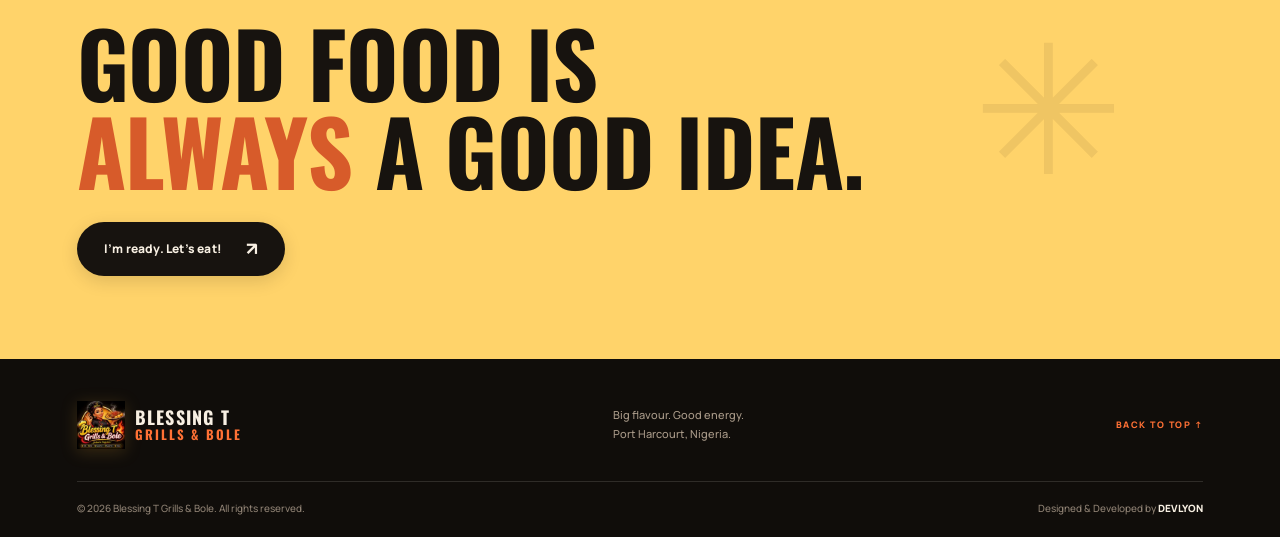
==== commit 83cb4e19: "Add immediate mascot image fallback so chef appears before scripts run" ====
--- a/index.html
+++ b/index.html
@@ -89,7 +89,7 @@
     </nav>
   </div>
   <button class="chef-mascot-trigger" id="chefMascotTrigger" type="button" aria-expanded="false" aria-controls="chefBubble" aria-label="Say hello to the Blessing T chef">
-    <img id="chefMascotImage" alt="Blessing T female chef mascot" width="120" height="125" loading="eager" decoding="async">
+    <img id="chefMascotImage" src="[data-uri]" alt="Blessing T female chef mascot walking" width="120" height="125" loading="eager" decoding="async">
   </button>
   <span class="chef-mascot-label">Tap to say hello</span>
 </aside>
--- a/style.css
+++ b/style.css
@@ -36,3 +36,24 @@
 @media(max-width:760px){.live-mascot{left:3px;bottom:58px;width:112px;height:170px}.mascot-window{width:112px;height:128px}.mascot-window img{width:246px;height:246px;left:-25px;top:-4px}.mascot-speech{left:28px;top:0;padding:6px 8px;font-size:8px}}
 @media(prefers-reduced-motion:reduce){.live-mascot,.mascot-speech{animation:none!important}}
 
+
+/* Blessing T animated chef ambassador */
+.chef-mascot{position:fixed;z-index:40;left:14px;bottom:82px;width:142px;display:flex;flex-direction:column;align-items:center;gap:2px;pointer-events:none;filter:drop-shadow(0 9px 15px #0009)}
+.chef-mascot-trigger{width:136px;height:145px;padding:0;border:0;background:transparent;display:grid;place-items:end center;cursor:pointer;pointer-events:auto;transition:transform .25s}
+.chef-mascot-trigger:hover{transform:translateY(-4px) scale(1.04)}
+.chef-mascot-trigger img{width:128px;height:135px;object-fit:contain;image-rendering:auto}
+.chef-mascot.is-waving .chef-mascot-trigger{transform:rotate(-2deg) translateY(-3px)}
+.chef-mascot-bubble{position:absolute;bottom:150px;left:5px;width:min(255px,calc(100vw - 34px));padding:13px 14px;background:#fff8e9;color:#21170f;border:2px solid #e7ad24;border-radius:16px 16px 16px 5px;box-shadow:0 12px 32px #0008;opacity:0;visibility:hidden;transform:translateY(8px);transition:.22s;pointer-events:none}
+.chef-mascot.is-open .chef-mascot-bubble{opacity:1;visibility:visible;transform:translateY(0);pointer-events:auto}
+.chef-mascot-bubble p{margin:0 0 10px;font-weight:800;font-size:12px;line-height:1.5}
+.chef-mascot-actions{display:flex;flex-wrap:wrap;gap:6px}
+.chef-mascot-actions a{padding:7px 9px;border-radius:20px;background:#19130e;color:#ffd35a;font-size:10px;font-weight:800}
+.chef-mascot-actions a:hover{background:#a92d20;color:white}
+.chef-mascot-label{padding:4px 8px;border:1px solid #e7ad24;border-radius:20px;background:#17130f;color:#ffd35a;font-size:8px;font-weight:800;letter-spacing:.5px}
+.chef-mascot-trigger:focus-visible{outline:3px solid #ffd35a;outline-offset:3px;border-radius:18px}
+@media(max-width:760px){.chef-mascot{left:4px;bottom:75px;width:104px}.chef-mascot-trigger{width:100px;height:108px}.chef-mascot-trigger img{width:96px;height:103px}.chef-mascot-bubble{bottom:112px;width:min(230px,calc(100vw - 24px));padding:10px 11px}.chef-mascot-bubble p{font-size:11px}.chef-mascot-label{font-size:7px}}
+@media(prefers-reduced-motion:reduce){.chef-mascot-trigger,.chef-mascot-bubble{transition:none!important}}
+
+.chef-mascot{transition:left 1.1s cubic-bezier(.2,.75,.2,1)}
+.chef-mascot.on-right .chef-mascot-bubble{left:auto;right:5px;border-radius:16px 16px 5px 16px;transform-origin:bottom right}
+.chef-mascot.on-right .chef-mascot-bubble:after{left:auto;right:19px}
